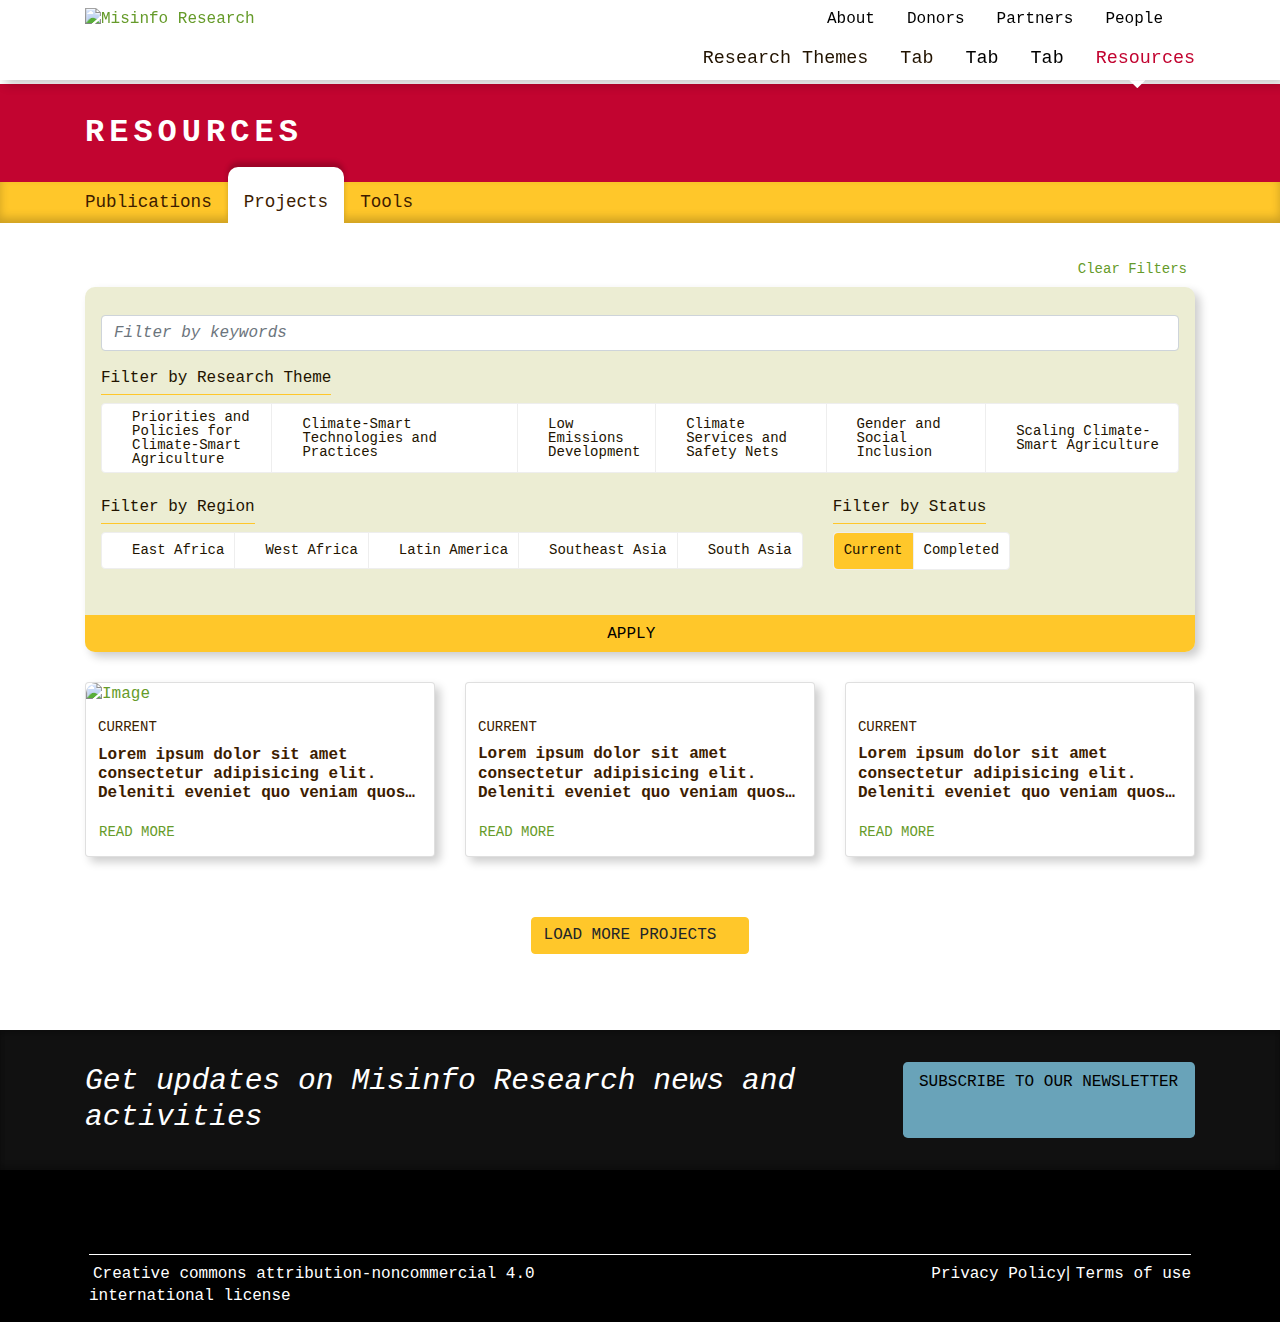
==== projects.html @ da8eb31a "first commit" ====
<!DOCTYPE html>
<html lang="en">

<head>
    <meta charset="UTF-8">
    <meta http-equiv="X-UA-Compatible" content="IE=edge">
    <meta name="viewport" content="width=device-width, initial-scale=1.0">
    <title>Document</title>

    <meta http-equiv="x-ua-compatible" content="ie=edge">
    <title>Tools | Misinfo Research</title>
    <link rel="stylesheet" media="all" href="css/a.css">
    <link rel="stylesheet" media="all" href="css/b.css">

    <link rel="stylesheet" media="all" href="css/3.css" /> 
</head>

<body class="layout-no-sidebars path-resources vsc-initialized scrollup" data-new-gr-c-s-check-loaded="14.1012.0" data-gr-ext-installed=""> <a href="#main-content" class="visually-hidden focusable skip-link"> Skip to main content </a>
    <div class="dialog-off-canvas-main-canvas" data-off-canvas-main-canvas="">
        <div id="page-wrapper">
            <div id="page">
                <header id="header" role="banner" aria-label="Site header" class="fixed menu-closed">
                    <div class="header">
                        <progress value="0"></progress>
                        <div class="header-top">
                            <div class="container">
                                <div class="row">
                                    <div class="col-3">
                                        <div class="logo-wrapper mt-3">
                                            <a href="/"> <img src="/themes/custom/ccafs/logo.svg" alt=" Misinfo Research" class="logo"> <img src="/themes/custom/ccafs/logo-white.svg" alt="CCAFS: Misinfo Research"
                                                class="logo-white"> </a>
                                        </div>
                                    </div>
                                    <div class="col-9">
                                        <div class="row language-selector-wrapper">
                                            <div class="col-lg-6 col-md-12">
                                                <div class="d-flex justify-content-center ">
                                                    <div class="language-switcher-language-url block block-language block-language-blocklanguage-interface" id="block-languageswitcher" role="navigation">
                                                        <div class="content">
                                                            <nav class="links nav links-inline"><span hreflang="en" data-drupal-link-system-path="resources/projects" class="en nav-link is-active"><a href="/resources/projects" class="language-link is-active" hreflang="en" data-drupal-link-system-path="resources/projects">English</a></span>
                                                                <span
                                                                hreflang="fr" data-drupal-link-system-path="resources/projects" class="fr nav-link"><a href="/fr/resources/projects" class="language-link" hreflang="fr" data-drupal-link-system-path="resources/projects">Français</a></span><span hreflang="es" data-drupal-link-system-path="resources/projects"
                                                                    class="es nav-link"><a href="/es/resources/projects" class="language-link" hreflang="es" data-drupal-link-system-path="resources/projects">Español</a></span></nav>
                                                        </div>
                                                    </div>
                                                </div>
                                            </div>
                                            <div class="col-6 social-menu-wrapper">
                                                <div class="d-flex justify-content-end">
                                                    <nav role="navigation" aria-labelledby="block-social-menu" id="block-social" class="block block-menu navigation menu--social">
                                                        <h2 class="sr-only" id="block-social-menu">Social</h2>
                                                        <ul block="block-social" class="clearfix nav">
                                                            <li class="nav-item"> <a href="https://www.facebook.com/CGIARClimate" class="fab fa-facebook-f nav-link nav-link-https--wwwfacebookcom-cgiarclimate" target="_blank" aria-hidden="true"><span class="d-none">Facebook</span></a></li>
                                                            <li
                                                            class="nav-item"> <a href="https://twitter.com/cgiarclimate" class="fab fa-twitter nav-link nav-link-https--twittercom-cgiarclimate" target="_blank" aria-hidden="true"><span class="d-none">Twitter</span></a></li>
                                                                <li
                                                                class="nav-item"> <a href="https://www.instagram.com/cgiar_climate/" class="fab fa-instagram nav-link nav-link-https--wwwinstagramcom-cgiar-climate-" target="_blank" aria-hidden="true"><span class="d-none">Instagram</span></a></li>
                                                                    <li
                                                                    class="nav-item">
                                                                        <a href="https://www.linkedin.com/company/cgiar-climate" class="fab fa-linkedin-in nav-link nav-link-https--wwwlinkedincom-company-cgiar-climate" target="_blank" aria-hidden="true"><span class="d-none">LinkedIn</span></a>
                                                                        </li>
                                                        </ul>
                                                    </nav>
                                                </div>
                                            </div>
                                        </div>
                                        <div class="row secondary-menu-wrapper">
                                            <div class="col-12">
                                                <div class="d-flex justify-content-end">
                                                    <nav role="navigation" aria-labelledby="block-secondarynavigation-menu" id="block-secondarynavigation" class="block block-menu navigation menu--secondary-navigation">
                                                        <h2 class="sr-only" id="block-secondarynavigation-menu">Secondary navigation</h2>
                                                        <ul block="block-secondarynavigation" class="clearfix nav">
                                                            <li class="nav-item menu-item--collapsed"> <a href="/about-us" class="nav-link nav-link--about-us" data-drupal-link-system-path="node/85454">About</a></li>
                                                            <li class="nav-item"> <a href="/donors" class="nav-link nav-link--donors" data-drupal-link-system-path="donors">Donors</a></li>
                                                            <li class="nav-item menu-item--collapsed"> <a href="/partners" class="nav-link nav-link--partners" data-drupal-link-system-path="node/85461">Partners</a></li>
                                                            <li class="nav-item"> <a href="/people" class="nav-link nav-link--people" data-drupal-link-system-path="people">People</a></li>
                                                            <li class="nav-item"> <a href="/search" class="fas fa-search nav-link nav-link--search" data-drupal-link-system-path="search" aria-hidden="true"><span class="d-none">Search</span></a></li>
                                                        </ul>
                                                    </nav>
                                                </div>
                                            </div>
                                        </div>
                                        <div class="row">
                                            <div class="col-12">
                                                <div class="d-flex justify-content-end">
                                                    <nav role="navigation" aria-labelledby="block-mainnavigation-menu" id="block-mainnavigation" class="block block-menu navigation menu--main">
                                                        <h2 class="sr-only" id="block-mainnavigation-menu">Main navigation</h2>
                                                        <ul block="block-mainnavigation" class="clearfix nav">
                                                            <li class="nav-item menu-item--expanded"> <span data-drupal-link-system-path="research-themes" class="nav-link nav-link-">Research Themes</span>
                                                                <ul class="menu">
                                                                    <li class="nav-item menu-item--expanded"> <a href="/research/priorities-and-policies-climate-smart-agriculture" class="ccafs-icon-5 nav-link--research-priorities-and-policies-climate-smart-agriculture" data-drupal-link-system-path="taxonomy/term/5">Priorities and Policies for CSA</a>
                                                                        <ul
                                                                        class="menu">
                                                                            <li class="nav-item menu-item--expanded"> <a href="/research/priorities-and-policies-csa/research-areas" class="research-area-title nav-link--research-priorities-and-policies-csa-research-areas" data-drupal-link-system-path="taxonomy/term/5/research-areas">Research Areas</a>
                                                                                <ul
                                                                                class="menu">
                                                                                    <li class="nav-item"> <a href="/research/ex-ante-evaluation-and-priority-setting-climate-smart-options" class="ccafs-research-area-icon-20157 nav-link--research-ex-ante-evaluation-and-priority-setting-climate-smart-options"
                                                                                        data-drupal-link-system-path="taxonomy/term/20157">Ex-ante evaluation and priority setting for climate-smart options</a></li>
                                                                                    <li class="nav-item"> <a href="/research/food-and-nutrition-security-futures-under-climate-change" class="ccafs-research-area-icon-20158 nav-link--research-food-and-nutrition-security-futures-under-climate-change"
                                                                                        data-drupal-link-system-path="taxonomy/term/20158">Food and nutrition security futures under climate change</a></li>
                                                                                    <li class="nav-item"> <a href="/research/enabling-policy-environments-csa" class="ccafs-research-area-icon-20159 nav-link--research-enabling-policy-environments-csa" data-drupal-link-system-path="taxonomy/term/20159">Enabling policy environments for CSA</a></li>
                                                                </ul>
                                                                </li>
                                                                <li class="nav-item menu-item--expanded"> <a href="/research/priorities-and-policies-for-csa/projects" class="nav-link--research-priorities-and-policies-for-csa-projects" data-drupal-link-system-path="taxonomy/term/5/projects">Projects</a>
                                                                    <ul
                                                                    class="menu">
                                                                        <li class="nav-item menu-item--expanded"> <span class="sadc-menu-item nav-link-">Sadc Futures Project</span>
                                                                            <ul class="menu">
                                                                                <li class="nav-item"> <a href="/research-themes/priorities-and-policies-for-csa/projects/sadc-futures/the-project" class="nav-link--research-themes-priorities-and-policies-for-csa-projects-sadc-futures-the-project"
                                                                                    data-drupal-link-system-path="node/85462">The Project</a></li>
                                                                                <li class="nav-item"> <a href="/research-themes/priorities-and-policies-for-csa/projects/sadc-futures/e-learning-course" class="nav-link--research-themes-priorities-and-policies-for-csa-projects-sadc-futures-e-learning-course"
                                                                                    data-drupal-link-system-path="node/85460">E-Learning Course</a></li>
                                                                                <li class="nav-item"> <a href="/research-themes/priorities-and-policies-for-csa/projects/sadc-futures/resources-hub" class="nav-link--research-themes-priorities-and-policies-for-csa-projects-sadc-futures-resources-hub"
                                                                                    data-drupal-link-system-path="node/85459">Further resources</a></li>
                                                                            </ul>
                                                                        </li>
                                                        </ul>
                                                        </li>
                                                        <li class="nav-item"> <a href="/research/priorities-and-policies-csa/publications" class="nav-link--research-priorities-and-policies-csa-publications" data-drupal-link-system-path="taxonomy/term/5/publications">Publications</a></li>
                                                        <li
                                                        class="nav-item"> <a href="/research/priorities-and-policies-csa/tools" class="nav-link--research-priorities-and-policies-csa-tools" data-drupal-link-system-path="taxonomy/term/5/tools">Tools</a></li>
                                                            <li class="nav-item">
                                                            <a href="/research/priorities-and-policies-csa/news" class="nav-link--research-priorities-and-policies-csa-news" data-drupal-link-system-path="taxonomy/term/5/news">News</a></li>
                                                            <li class="nav-item">
                                                            <a href="/research/priorities-and-policies-csa/outcomes" class="nav-link--research-priorities-and-policies-csa-outcomes" data-drupal-link-system-path="taxonomy/term/5/outcomes">Outcomes</a></li>
                                                            <li
                                                            class="nav-item"> <a href="/research/priorities-and-policies-csa/events" class="nav-link--research-priorities-and-policies-csa-events" data-drupal-link-system-path="taxonomy/term/5/events">Events</a></li>
                                                                </ul>
                                                                </li>
                                                                <li class="nav-item menu-item--expanded"> <a href="/research/climate-smart-technologies-and-practices" class="ccafs-icon-1 nav-link--research-climate-smart-technologies-and-practices" data-drupal-link-system-path="taxonomy/term/1">Climate-Smart Technologies and Practices</a>
                                                                    <ul
                                                                    class="menu">
                                                                        <li class="nav-item menu-item--expanded"> <a href="/research/climate-smart-technologies-and-practices/research-areas" class="research-area-title nav-link--research-climate-smart-technologies-and-practices-research-areas"
                                                                            data-drupal-link-system-path="taxonomy/term/1/research-areas">Research Areas</a>
                                                                            <ul class="menu">
                                                                                <li class="nav-item"> <a href="/research/participatory-evaluation-csa-technologies-and-practices-climate-smart-villages" class="ccafs-research-area-icon-20160 nav-link--research-participatory-evaluation-csa-technologies-and-practices-climate-smart-villages"
                                                                                    data-drupal-link-system-path="taxonomy/term/20160">Participatory evaluation of CSA technologies and practices in Climate-Smart Villages (Learning platform)</a></li>
                                                                                <li
                                                                                class="nav-item"> <a href="/research/evidence-investment-planning-and-application-domains-csa-technologies-and-practices" class="ccafs-research-area-icon-20161 nav-link--research-evidence-investment-planning-and-application-domains-csa-technologies-and-practices"
                                                                                    data-drupal-link-system-path="taxonomy/term/20161">Evidence, investment planning and application domains for CSA technologies and practices</a></li>
                                                                        <li class="nav-item">
                                                                        <a href="/research/equitable-subnational-adaptation-planning-and-implementation" class="ccafs-research-area-icon-20162 nav-link--research-equitable-subnational-adaptation-planning-and-implementation"
                                                                            data-drupal-link-system-path="taxonomy/term/20162">Equitable subnational adaptation planning and implementation</a></li>
                                                                        <li class="nav-item"> <a href="/research/business-models-incentives-and-innovative-finance-scaling-csa" class="ccafs-research-area-icon-20163 nav-link--research-business-models-incentives-and-innovative-finance-scaling-csa"
                                                                            data-drupal-link-system-path="taxonomy/term/20163">Business models, incentives and innovative finance for scaling CSA</a></li>
                                                                        </ul>
                                                                </li>
                                                                <li class="nav-item"> <a href="/research/climate-smart-technologies-and-practices/projects" class="nav-link--research-climate-smart-technologies-and-practices-projects" data-drupal-link-system-path="taxonomy/term/1/projects">Projects</a></li>
                                                                <li
                                                                class="nav-item"> <a href="/research/climate-smart-technologies-and-practices/publications" class="nav-link--research-climate-smart-technologies-and-practices-publications" data-drupal-link-system-path="taxonomy/term/1/publications">Publications</a></li>
                                                                    <li
                                                                    class="nav-item"> <a href="/research/climate-smart-technologies-and-practices/tools" class="nav-link--research-climate-smart-technologies-and-practices-tools" data-drupal-link-system-path="taxonomy/term/1/tools">Tools</a></li>
                                                                        <li
                                                                        class="nav-item"> <a href="/research/climate-smart-technologies-and-practices/news" class="nav-link--research-climate-smart-technologies-and-practices-news" data-drupal-link-system-path="taxonomy/term/1/news">News</a></li>
                                                                            <li
                                                                            class="nav-item"> <a href="/research/climate-smart-technologies-and-practices/outcomes" class="nav-link--research-climate-smart-technologies-and-practices-outcomes" data-drupal-link-system-path="taxonomy/term/1/outcomes">Outcomes</a></li>
                                                                                <li
                                                                                class="nav-item"> <a href="/research/climate-smart-technologies-and-practices/events" class="nav-link--research-climate-smart-technologies-and-practices-events" data-drupal-link-system-path="taxonomy/term/1/events">Events</a></li>
                                                                                    </ul>
                                                                                    </li>
                                                                                    <li class="nav-item menu-item--expanded"> <a href="/research/low-emissions-development" class="ccafs-icon-3 nav-link--research-low-emissions-development" data-drupal-link-system-path="taxonomy/term/3">Low Emissions Development</a>
                                                                                        <ul
                                                                                        class="menu">
                                                                                            <li class="nav-item menu-item--expanded"> <a href="/research/low-emissions-development/research-areas" class="research-area-title nav-link--research-low-emissions-development-research-areas" data-drupal-link-system-path="taxonomy/term/3/research-areas">Research Areas</a>
                                                                                                <ul
                                                                                                class="menu">
                                                                                                    <li class="nav-item"> <a href="/research/quantifying-greenhouse-gas-emissions-smallholder-systems" class="ccafs-research-area-icon-20149 nav-link--research-quantifying-greenhouse-gas-emissions-smallholder-systems"
                                                                                                        data-drupal-link-system-path="taxonomy/term/20149">Quantifying greenhouse gas emissions from smallholder systems</a></li>
                                                                                                    <li class="nav-item"> <a href="/research/identifying-priorities-and-options-low-emissions-development" class="ccafs-research-area-icon-20150 nav-link--research-identifying-priorities-and-options-low-emissions-development"
                                                                                                        data-drupal-link-system-path="taxonomy/term/20150">Identifying priorities and options for low-emissions development</a></li>
                                                                                                    <li class="nav-item"> <a href="/research/policy-incentives-and-finance-scaling-low-emissions-practices" class="ccafs-research-area-icon-20152 nav-link--research-policy-incentives-and-finance-scaling-low-emissions-practices"
                                                                                                        data-drupal-link-system-path="taxonomy/term/20152">Policy, incentives and finance for scaling up low emissions practices</a></li>
                                                                                                    </ul>
                                                                                            </li>
                                                                                            <li class="nav-item"> <a href="/research/low-emissions-development/projects" class="nav-link--research-low-emissions-development-projects" data-drupal-link-system-path="taxonomy/term/3/projects">Projects</a></li>
                                                                                            <li
                                                                                            class="nav-item"> <a href="/research/low-emissions-development/publications" class="nav-link--research-low-emissions-development-publications" data-drupal-link-system-path="taxonomy/term/3/publications">Publications</a></li>
                                                                                    <li
                                                                                    class="nav-item"> <a href="/research/low-emissions-development/tools" class="nav-link--research-low-emissions-development-tools" data-drupal-link-system-path="taxonomy/term/3/tools">Tools</a></li>
                                                                                        <li
                                                                                        class="nav-item"> <a href="/research/low-emissions-development/news" class="nav-link--research-low-emissions-development-news" data-drupal-link-system-path="taxonomy/term/3/news">News</a></li>
                                                                                            <li
                                                                                            class="nav-item"> <a href="/research/low-emissions-development/outcomes" class="nav-link--research-low-emissions-development-outcomes" data-drupal-link-system-path="taxonomy/term/3/outcomes">Outcomes</a></li>
                                                                                                <li
                                                                                                class="nav-item"> <a href="/research/low-emissions-development/events" class="nav-link--research-low-emissions-development-events" data-drupal-link-system-path="taxonomy/term/3/events">Events</a></li>
                                                                                                    </ul>
                                                                                                    </li>
                                                                                                    <li class="nav-item menu-item--expanded"> <a href="/research/climate-services-and-safety-nets" class="ccafs-icon-2 nav-link--research-climate-services-and-safety-nets" data-drupal-link-system-path="taxonomy/term/2">Climate Services and Safety Nets</a>
                                                                                                        <ul
                                                                                                        class="menu">
                                                                                                            <li class="nav-item menu-item--expanded"> <a href="/research/climate-services-and-safety-nets/research-areas" class="research-area-title nav-link--research-climate-services-and-safety-nets-research-areas"
                                                                                                                data-drupal-link-system-path="taxonomy/term/2/research-areas">Research Areas</a>
                                                                                                                <ul class="menu">
                                                                                                                    <li class="nav-item"> <a href="/research/climate-information-and-early-warning-risk-management" class="ccafs-research-area-icon-20153 nav-link--research-climate-information-and-early-warning-risk-management"
                                                                                                                        data-drupal-link-system-path="taxonomy/term/20153">Climate information and early warning for risk management</a></li>
                                                                                                                    <li class="nav-item">
                                                                                                                    <a href="/research/climate-information-and-advisory-services-farmers" class="ccafs-research-area-icon-20154 nav-link--research-climate-information-and-advisory-services-farmers"
                                                                                                                        data-drupal-link-system-path="taxonomy/term/20154">Climate information and advisory services for farmers</a></li>
                                                                                                                    <li class="nav-item">
                                                                                                                    <a href="/research/climate-services-farmers" class="ccafs-research-area-icon-19148 nav-link--research-climate-services-farmers" data-drupal-link-system-path="taxonomy/term/19148">Climate services for farmers</a></li>
                                                                                                                    <li
                                                                                                                    class="nav-item"> <a href="/research/climate-services-investment-planning-and-policy" class="ccafs-research-area-icon-20156 nav-link--research-climate-services-investment-planning-and-policy"
                                                                                                                        data-drupal-link-system-path="taxonomy/term/20156">Climate services investment planning and policy</a></li>
                                                                                                            </ul>
                                                                                                    </li>
                                                                                                    <li class="nav-item"> <a href="/research/climate-services-and-safety-nets/projects" class="nav-link--research-climate-services-and-safety-nets-projects" data-drupal-link-system-path="taxonomy/term/2/projects">Projects</a></li>
                                                                                                    <li
                                                                                                    class="nav-item"> <a href="/research/climate-services-and-safety-nets/publications" class="nav-link--research-climate-services-and-safety-nets-publications" data-drupal-link-system-path="taxonomy/term/2/publications">Publications</a></li>
                                                                                                        <li
                                                                                                        class="nav-item"> <a href="/research/climate-services-and-safety-nets/tools" class="nav-link--research-climate-services-and-safety-nets-tools" data-drupal-link-system-path="taxonomy/term/2/tools">Tools</a></li>
                                                                                                            <li
                                                                                                            class="nav-item"> <a href="/research/climate-services-and-safety-nets/news" class="nav-link--research-climate-services-and-safety-nets-news" data-drupal-link-system-path="taxonomy/term/2/news">News</a></li>
                                                                                                                <li
                                                                                                                class="nav-item"> <a href="/research/climate-services-and-safety-nets/outcomes" class="nav-link--research-climate-services-and-safety-nets-outcomes" data-drupal-link-system-path="taxonomy/term/2/outcomes">Outcomes</a></li>
                                                                                                                    <li
                                                                                                                    class="nav-item"> <a href="/research/climate-services-and-safety-nets/events" class="nav-link--research-climate-services-and-safety-nets-events" data-drupal-link-system-path="taxonomy/term/2/events">Events</a></li>
                                                                                                                        </ul>
                                                                                                                        </li>
                                                                                                                        <li class="nav-item menu-item--expanded"> <a href="/research/gender-and-social-inclusion" class="ccafs-icon-4 nav-link--research-gender-and-social-inclusion" data-drupal-link-system-path="taxonomy/term/4">Gender and Social Inclusion</a>
                                                                                                                            <ul
                                                                                                                            class="menu">
                                                                                                                                <li class="nav-item"> <a href="/research/gender-and-social-inclusion/projects" class="nav-link--research-gender-and-social-inclusion-projects" data-drupal-link-system-path="taxonomy/term/4/projects">Projects</a></li>
                                                                                                                                <li
                                                                                                                                class="nav-item"> <a href="/research/gender-and-social-inclusion/publications" class="nav-link--research-gender-and-social-inclusion-publications"
                                                                                                                                    data-drupal-link-system-path="taxonomy/term/4/publications">Publications</a></li>
                                                                                                                        <li class="nav-item"> <a href="/research/gender-and-social-inclusion/tools" class="nav-link--research-gender-and-social-inclusion-tools" data-drupal-link-system-path="taxonomy/term/4/tools">Tools</a></li>
                                                                                                                        <li
                                                                                                                        class="nav-item"> <a href="/research/gender-and-social-inclusion/news" class="nav-link--research-gender-and-social-inclusion-news" data-drupal-link-system-path="taxonomy/term/4/news">News</a></li>
                                                                                                                            <li
                                                                                                                            class="nav-item"> <a href="/research/gender-and-social-inclusion/outcomes" class="nav-link--research-gender-and-social-inclusion-outcomes" data-drupal-link-system-path="taxonomy/term/4/outcomes">Outcomes</a></li>
                                                                                                                                <li
                                                                                                                                class="nav-item"> <a href="/research/gender-and-social-inclusion/events" class="nav-link--research-gender-and-social-inclusion-events" data-drupal-link-system-path="taxonomy/term/4/events">Events</a></li>
                                                                                                                                    </ul>
                                                                                                                                    </li>
                                                                                                                                    <li class="nav-item menu-item--expanded"> <a href="/research/scaling-climate-smart-agriculture" class="ccafs-icon-20268 nav-link--research-scaling-climate-smart-agriculture"
                                                                                                                                        data-drupal-link-system-path="taxonomy/term/20268">Scaling Climate-Smart Agriculture</a>
                                                                                                                                        <ul class="menu">
                                                                                                                                            <li class="nav-item menu-item--expanded"> <span class="menu-item-none nav-link-">About</span>
                                                                                                                                                <ul class="menu">
                                                                                                                                                    <li class="nav-item"> <a href="/research/scaling-climate-smart-agriculture/knowledge-and-data-sharing" class="nav-link--research-scaling-climate-smart-agriculture-knowledge-and-data-sharing"
                                                                                                                                                        data-drupal-link-system-path="node/50277">Knowledge and Data Sharing</a></li>
                                                                                                                                                    <li class="nav-item">
                                                                                                                                                    <a href="/research/scaling-climate-smart-agriculture/capacity-enhancement" class="nav-link--research-scaling-climate-smart-agriculture-capacity-enhancement"
                                                                                                                                                        data-drupal-link-system-path="node/50288">Capacity Enhancement</a></li>
                                                                                                                                                    <li class="nav-item"> <a href="/research/scaling-climate-smart-agriculture/communications-and-engagement" class="nav-link--research-scaling-climate-smart-agriculture-communications-and-engagement"
                                                                                                                                                        data-drupal-link-system-path="node/50234">Communications &amp; Engagement</a></li>
                                                                                                                                                    <li class="nav-item">
                                                                                                                                                    <a href="/research/scaling-climate-smart-agriculture/sustainable-finance" class="nav-link--research-scaling-climate-smart-agriculture-sustainable-finance"
                                                                                                                                                        data-drupal-link-system-path="node/56343">Sustainable Finance</a></li>
                                                                                                                                                    <li class="nav-item"> <a href="/research/scaling-climate-smart-agriculture/two-degree-initiative-2di" class="nav-link--research-scaling-climate-smart-agriculture-two-degree-initiative-2di"
                                                                                                                                                        data-drupal-link-system-path="node/85463">Two Degree Initiative (2DI)</a></li>
                                                                                                                                                </ul>
                                                                                                                                            </li>
                                                                                                                                            <li class="nav-item"> <a href="/research/scaling-climate-smart-agriculture/partnerships" class="pl-0 nav-link--research-scaling-climate-smart-agriculture-partnerships"
                                                                                                                                                data-drupal-link-system-path="node/50303">Partnerships</a></li>
                                                                                                                                            <li class="nav-item"> <a href="/research/scaling-climate-smart-agriculture/projects" class="nav-link--research-scaling-climate-smart-agriculture-projects"
                                                                                                                                                data-drupal-link-system-path="taxonomy/term/20268/projects">Projects</a></li>
                                                                                                                                            <li class="nav-item"> <a href="/research/scaling-climate-smart-agriculture/publications" class="nav-link--research-scaling-climate-smart-agriculture-publications"
                                                                                                                                                data-drupal-link-system-path="taxonomy/term/20268/publications">Publications</a></li>
                                                                                                                                            <li class="nav-item">
                                                                                                                                            <a href="/research/scaling-climate-smart-agriculture/news" class="nav-link--research-scaling-climate-smart-agriculture-news"
                                                                                                                                                data-drupal-link-system-path="taxonomy/term/20268/news">News</a></li>
                                                                                                                                            <li class="nav-item"> <a href="/research/scaling-climate-smart-agriculture/outcomes" class="nav-link--research-scaling-climate-smart-agriculture-outcomes"
                                                                                                                                                data-drupal-link-system-path="taxonomy/term/20268/outcomes">Outcomes</a></li>
                                                                                                                                            <li class="nav-item"> <a href="/research/scaling-climate-smart-agriculture/events" class="nav-link--research-scaling-climate-smart-agriculture-events"
                                                                                                                                                data-drupal-link-system-path="taxonomy/term/20268/events">Events</a></li>
                                                                                                                                        </ul>
                                                                                                                                    </li>
                                                                                                                                    </ul>
                                                                                                                                    </li>
                                                                                                                                    <li class="nav-item menu-item--expanded"> <span data-drupal-link-system-path="regions" class="nav-link nav-link-">Tab</span>
                                                                                                                                        <ul class="menu">
                                                                                                                                            <li class="nav-item menu-item--expanded"> <a href="/regions/east-africa" class="ccafs-icon-9 nav-link--regions-east-africa" data-drupal-link-system-path="taxonomy/term/9">East Africa</a>
                                                                                                                                                <ul
                                                                                                                                                class="menu">
                                                                                                                                                    <li class="nav-item menu-item--expanded"> <span class="menu-item-none nav-link-">Countries</span>
                                                                                                                                                        <ul class="menu">
                                                                                                                                                            <li class="nav-item"> <a href="/regions/east-africa/ethiopia" class="country-21115 nav-link--regions-east-africa-ethiopia"
                                                                                                                                                                data-drupal-link-system-path="taxonomy/term/21115">Ethiopia</a></li>
                                                                                                                                                            <li class="nav-item"> <a href="/regions/east-africa/kenya" class="country-21121 nav-link--regions-east-africa-kenya"
                                                                                                                                                                data-drupal-link-system-path="taxonomy/term/21121">Kenya</a></li>
                                                                                                                                                            <li class="nav-item"> <a href="/regions/east-africa/tanzania" class="country-21117 nav-link--regions-east-africa-tanzania"
                                                                                                                                                                data-drupal-link-system-path="taxonomy/term/21117">Tanzania</a></li>
                                                                                                                                                            <li class="nav-item"> <a href="/regions/east-africa/uganda" class="country-21119 nav-link--regions-east-africa-uganda"
                                                                                                                                                                data-drupal-link-system-path="taxonomy/term/21119">Uganda</a></li>
                                                                                                                                                        </ul>
                                                                                                                                                    </li>
                                                                                                                                                    <li class="nav-item"> <a href="/regions/east-africa/projects" class="pl-0 nav-link--regions-east-africa-projects" data-drupal-link-system-path="taxonomy/term/9/projects">Projects</a></li>
                                                                                                                                                    <li
                                                                                                                                                    class="nav-item"> <a href="/regions/east-africa/publications" class="nav-link--regions-east-africa-publications" data-drupal-link-system-path="taxonomy/term/9/publications">Publications</a></li>
                                                                                                                                            <li
                                                                                                                                            class="nav-item"> <a href="/regions/east-africa/tools" class="nav-link--regions-east-africa-tools" data-drupal-link-system-path="taxonomy/term/9/tools">Tools</a></li>
                                                                                                                                    <li
                                                                                                                                    class="nav-item"> <a href="/regions/east-africa/news" class="nav-link--regions-east-africa-news" data-drupal-link-system-path="taxonomy/term/9/news">News</a></li>
                                                                                                                                        <li
                                                                                                                                        class="nav-item"> <a href="/regions/east-africa/outcomes" class="nav-link--regions-east-africa-outcomes" data-drupal-link-system-path="taxonomy/term/9/outcomes">Outcomes</a></li>
                                                                                                                                            <li
                                                                                                                                            class="nav-item"> <a href="/regions/east-africa/events" class="nav-link--regions-east-africa-events" data-drupal-link-system-path="taxonomy/term/9/events">Events</a></li>
                                                                                                                                                </ul>
                                                                                                                                                </li>
                                                                                                                                                <li class="nav-item menu-item--expanded"> <a href="/regions/west-africa" class="ccafs-icon-10 nav-link--regions-west-africa" data-drupal-link-system-path="taxonomy/term/10">West Africa</a>
                                                                                                                                                    <ul
                                                                                                                                                    class="menu">
                                                                                                                                                        <li class="nav-item menu-item--expanded"> <span class="menu-item-none nav-link-">Countries</span>
                                                                                                                                                            <ul class="menu">
                                                                                                                                                                <li class="nav-item"> <a href="/regions/west-africa/burkina-faso" class="country-21113 nav-link--regions-west-africa-burkina-faso"
                                                                                                                                                                    data-drupal-link-system-path="taxonomy/term/21113">Burkina Faso</a></li>
                                                                                                                                                                <li class="nav-item">
                                                                                                                                                                <a href="/regions/west-africa/ghana" class="country-21111 nav-link--regions-west-africa-ghana"
                                                                                                                                                                    data-drupal-link-system-path="taxonomy/term/21111">Ghana</a></li>
                                                                                                                                                                <li class="nav-item">
                                                                                                                                                                <a href="/regions/west-africa/mali" class="country-21109 nav-link--regions-west-africa-mali"
                                                                                                                                                                    data-drupal-link-system-path="taxonomy/term/21109">Mali</a></li>
                                                                                                                                                                <li class="nav-item"> <a href="/regions/west-africa/niger" class="country-21108 nav-link--regions-west-africa-niger"
                                                                                                                                                                    data-drupal-link-system-path="taxonomy/term/21108">Niger</a></li>
                                                                                                                                                                <li class="nav-item">
                                                                                                                                                                <a href="/regions/west-africa/senegal" class="country-21107 nav-link--regions-west-africa-senegal"
                                                                                                                                                                    data-drupal-link-system-path="taxonomy/term/21107">Senegal</a></li>
                                                                                                                                                            </ul>
                                                                                                                                                        </li>
                                                                                                                                                        <li class="nav-item"> <a href="/regions/west-africa/projects" class="pl-0 nav-link--regions-west-africa-projects" data-drupal-link-system-path="taxonomy/term/10/projects">Projects</a></li>
                                                                                                                                                        <li
                                                                                                                                                        class="nav-item"> <a href="/regions/west-africa/publications" class="nav-link--regions-west-africa-publications" data-drupal-link-system-path="taxonomy/term/10/publications">Publications</a></li>
                                                                                                                                                <li
                                                                                                                                                class="nav-item"> <a href="/regions/west-africa/tools" class="nav-link--regions-west-africa-tools" data-drupal-link-system-path="taxonomy/term/10/tools">Tools</a></li>
                                                                                                                                                    <li
                                                                                                                                                    class="nav-item"> <a href="/regions/west-africa/news" class="nav-link--regions-west-africa-news" data-drupal-link-system-path="taxonomy/term/10/news">News</a></li>
                                                                                                                                                        <li
                                                                                                                                                        class="nav-item"> <a href="/regions/west-africa/outcomes" class="nav-link--regions-west-africa-outcomes" data-drupal-link-system-path="taxonomy/term/10/outcomes">Outcomes</a></li>
                                                                                                                                                            <li
                                                                                                                                                            class="nav-item"> <a href="/regions/west-africa/events" class="nav-link--regions-west-africa-events" data-drupal-link-system-path="taxonomy/term/10/events">Events</a></li>
                                                                                                                                                                </ul>
                                                                                                                                                                </li>
                                                                                                                                                                <li class="nav-item menu-item--expanded"> <a href="/regions/latin-america" class="ccafs-icon-13 nav-link--regions-latin-america" data-drupal-link-system-path="taxonomy/term/13">Latin America</a>
                                                                                                                                                                    <ul
                                                                                                                                                                    class="menu">
                                                                                                                                                                        <li class="nav-item menu-item--expanded"> <span class="menu-item-none nav-link-">Countries</span>
                                                                                                                                                                            <ul class="menu">
                                                                                                                                                                                <li class="nav-item"> <a href="/regions/latin-america/colombia" class="country-21118 nav-link--regions-latin-america-colombia"
                                                                                                                                                                                    data-drupal-link-system-path="taxonomy/term/21118">Colombia</a></li>
                                                                                                                                                                                <li
                                                                                                                                                                                class="nav-item"> <a href="/regions/latin-america/el-salvador" class="country-21122 nav-link--regions-latin-america-el-salvador"
                                                                                                                                                                                    data-drupal-link-system-path="taxonomy/term/21122">El Salvador</a></li>
                                                                                                                                                                        <li
                                                                                                                                                                        class="nav-item"> <a href="/regions/latin-america/guatemala" class="country-21106 nav-link--regions-latin-america-guatemala"
                                                                                                                                                                            data-drupal-link-system-path="taxonomy/term/21106">Guatemala</a></li>
                                                                                                                                                                <li class="nav-item">
                                                                                                                                                                <a href="/regions/latin-america/honduras" class="country-21102 nav-link--regions-latin-america-honduras"
                                                                                                                                                                    data-drupal-link-system-path="taxonomy/term/21102">Honduras</a></li>
                                                                                                                                                                <li class="nav-item">
                                                                                                                                                                <a href="/regions/latin-america/nicaragua" class="country-21103 nav-link--regions-latin-america-nicaragua"
                                                                                                                                                                    data-drupal-link-system-path="taxonomy/term/21103">Nicaragua</a></li>
                                                                                                                                                                <li class="nav-item">
                                                                                                                                                                <a href="/regions/latin-america/peru" class="country-21105 nav-link--regions-latin-america-peru"
                                                                                                                                                                    data-drupal-link-system-path="taxonomy/term/21105">Peru</a></li>
                                                                                                                                                                </ul>
                                                                                                                                                                </li>
                                                                                                                                                                <li class="nav-item"> <a href="/regions/latin-america/projects" class="pl-0 nav-link--regions-latin-america-projects"
                                                                                                                                                                    data-drupal-link-system-path="taxonomy/term/13/projects">Projects</a></li>
                                                                                                                                                                <li class="nav-item">
                                                                                                                                                                <a href="/regions/latin-america/publications" class="nav-link--regions-latin-america-publications"
                                                                                                                                                                    data-drupal-link-system-path="taxonomy/term/13/publications">Publications</a></li>
                                                                                                                                                                <li class="nav-item">
                                                                                                                                                                <a href="/regions/latin-america/tools" class="nav-link--regions-latin-america-tools" data-drupal-link-system-path="taxonomy/term/13/tools">Tools</a></li>
                                                                                                                                                                <li
                                                                                                                                                                class="nav-item"> <a href="/regions/latin-america/news" class="nav-link--regions-latin-america-news" data-drupal-link-system-path="taxonomy/term/13/news">News</a></li>
                                                                                                                                                                    <li
                                                                                                                                                                    class="nav-item"> <a href="/regions/latin-america/outcomes" class="nav-link--regions-latin-america-outcomes"
                                                                                                                                                                        data-drupal-link-system-path="taxonomy/term/13/outcomes">Outcomes</a></li>
                                                                                                                                                                        <li class="nav-item">
                                                                                                                                                                        <a href="/regions/latin-america/events" class="nav-link--regions-latin-america-events"
                                                                                                                                                                            data-drupal-link-system-path="taxonomy/term/13/events">Events</a></li>
                                                                                                                                                                        </ul>
                                                                                                                                                                        </li>
                                                                                                                                                                        <li class="nav-item menu-item--expanded"> <a href="/regions/southeast-asia" class="ccafs-icon-12 nav-link--regions-southeast-asia"
                                                                                                                                                                            data-drupal-link-system-path="taxonomy/term/12">Southeast Asia</a>
                                                                                                                                                                            <ul class="menu">
                                                                                                                                                                                <li class="nav-item menu-item--expanded"> <span class="menu-item-none nav-link-">Countries</span>
                                                                                                                                                                                    <ul class="menu">
                                                                                                                                                                                        <li class="nav-item"> <a href="/regions/southeast-asia/cambodia" class="country-21116 nav-link--regions-southeast-asia-cambodia"
                                                                                                                                                                                            data-drupal-link-system-path="taxonomy/term/21116">Cambodia</a></li>
                                                                                                                                                                                        <li
                                                                                                                                                                                        class="nav-item"> <a href="/regions/southeast-asia/lao-pdr" class="nav-link--regions-southeast-asia-lao-pdr"
                                                                                                                                                                                            data-drupal-link-system-path="taxonomy/term/21104">Lao PDR</a></li>
                                                                                                                                                                                <li
                                                                                                                                                                                class="nav-item"> <a href="/regions/southeast-asia/vietnam" class="country-21114 nav-link--regions-southeast-asia-vietnam"
                                                                                                                                                                                    data-drupal-link-system-path="taxonomy/term/21114">Vietnam</a></li>
                                                                                                                                                                        </ul>
                                                                                                                                                                        </li>
                                                                                                                                                                        <li class="nav-item"> <a href="/regions/southeast-asia/projects" class="pl-0 nav-link--regions-southeast-asia-projects"
                                                                                                                                                                            data-drupal-link-system-path="taxonomy/term/12/projects">Projects</a></li>
                                                                                                                                                                        <li class="nav-item">
                                                                                                                                                                        <a href="/regions/southeast-asia/publications" class="nav-link--regions-southeast-asia-publications"
                                                                                                                                                                            data-drupal-link-system-path="taxonomy/term/12/publications">Publications</a></li>
                                                                                                                                                                        <li
                                                                                                                                                                        class="nav-item"> <a href="/regions/southeast-asia/tools" class="nav-link--regions-southeast-asia-tools"
                                                                                                                                                                            data-drupal-link-system-path="taxonomy/term/12/tools">Tools</a></li>
                                                                                                                                                                            <li class="nav-item">
                                                                                                                                                                            <a href="/regions/southeast-asia/news" class="nav-link--regions-southeast-asia-news"
                                                                                                                                                                                data-drupal-link-system-path="taxonomy/term/12/news">News</a></li>
                                                                                                                                                                            <li class="nav-item">
                                                                                                                                                                            <a href="/regions/southeast-asia/outcomes" class="nav-link--regions-southeast-asia-outcomes"
                                                                                                                                                                                data-drupal-link-system-path="taxonomy/term/12/outcomes">Outcomes</a></li>
                                                                                                                                                                            <li
                                                                                                                                                                            class="nav-item"> <a href="/regions/southeast-asia/events" class="nav-link--regions-southeast-asia-events"
                                                                                                                                                                                data-drupal-link-system-path="taxonomy/term/12/events">Events</a></li>
                                                                                                                                                                                </ul>
                                                                                                                                                                                </li>
                                                                                                                                                                                <li class="nav-item menu-item--expanded"> <a href="/regions/south-asia" class="ccafs-icon-11 nav-link--regions-south-asia"
                                                                                                                                                                                    data-drupal-link-system-path="taxonomy/term/11">South Asia</a>
                                                                                                                                                                                    <ul class="menu">
                                                                                                                                                                                        <li class="nav-item menu-item--expanded"> <span class="menu-item-none nav-link-">Countries</span>
                                                                                                                                                                                            <ul class="menu">
                                                                                                                                                                                                <li class="nav-item"> <a href="/regions/south-asia/bangladesh" class="country-21110 nav-link--regions-south-asia-bangladesh"
                                                                                                                                                                                                    data-drupal-link-system-path="taxonomy/term/21110">Bangladesh</a></li>
                                                                                                                                                                                                <li
                                                                                                                                                                                                class="nav-item"> <a href="/regions/south-asia/india" class="country-21112 nav-link--regions-south-asia-india"
                                                                                                                                                                                                    data-drupal-link-system-path="taxonomy/term/21112">India</a></li>
                                                                                                                                                                                        <li
                                                                                                                                                                                        class="nav-item"> <a href="/regions/south-asia/nepal" class="country-21101 nav-link--regions-south-asia-nepal"
                                                                                                                                                                                            data-drupal-link-system-path="taxonomy/term/21101">Nepal</a></li>
                                                                                                                                                                                </ul>
                                                                                                                                                                                </li>
                                                                                                                                                                                <li class="nav-item"> <a href="/regions/south-asia/projects" class="pl-0 nav-link--regions-south-asia-projects"
                                                                                                                                                                                    data-drupal-link-system-path="taxonomy/term/11/projects">Projects</a></li>
                                                                                                                                                                                <li
                                                                                                                                                                                class="nav-item"> <a href="/regions/south-asia/publications" class="nav-link--regions-south-asia-publications"
                                                                                                                                                                                    data-drupal-link-system-path="taxonomy/term/11/publications">Publications</a></li>
                                                                                                                                                                                    <li
                                                                                                                                                                                    class="nav-item"> <a href="/regions/south-asia/tools" class="nav-link--regions-south-asia-tools"
                                                                                                                                                                                        data-drupal-link-system-path="taxonomy/term/11/tools">Tools</a></li>
                                                                                                                                                                                        <li
                                                                                                                                                                                        class="nav-item"> <a href="/regions/south-asia/news" class="nav-link--regions-south-asia-news"
                                                                                                                                                                                            data-drupal-link-system-path="taxonomy/term/11/news">News</a></li>
                                                                                                                                                                                            <li
                                                                                                                                                                                            class="nav-item"> <a href="/regions/south-asia/outcomes" class="nav-link--regions-south-asia-outcomes"
                                                                                                                                                                                                data-drupal-link-system-path="taxonomy/term/11/outcomes">Outcomes</a></li>
                                                                                                                                                                                                <li
                                                                                                                                                                                                class="nav-item"> <a href="/regions/south-asia/events" class="nav-link--regions-south-asia-events"
                                                                                                                                                                                                    data-drupal-link-system-path="taxonomy/term/11/events">Events</a></li>
                                                                                                                                                                                                    </ul>
                                                                                                                                                                                                    </li>
                                                                                                                                                                                                    </ul>
                                                                                                                                                                                                    </li>
                                                                                                                                                                                                    <li class="nav-item menu-item--expanded"> <a href="/news" class="nav-link nav-link--news" data-drupal-link-system-path="news">Tab</a>
                                                                                                                                                                                                        <ul
                                                                                                                                                                                                        class="menu">
                                                                                                                                                                                                            <li class="nav-item"> <a href="/media/press-releases" class="nav-link--media-press-releases"
                                                                                                                                                                                                                data-drupal-link-system-path="media/press-releases">Press Releases</a></li>
                                                                                                                                                                                                            <li
                                                                                                                                                                                                            class="nav-item"> <a href="/media/in-the-news" class="nav-link--media-in-the-news"
                                                                                                                                                                                                                data-drupal-link-system-path="media/in-the-news">Misinfo Research In the News</a></li>
                                                                                                                                                                                                    </ul>
                                                                                                                                                                                                    </li>
                                                                                                                                                                                                    <li class="nav-item"> <a href="/events" class="nav-link nav-link--events" data-drupal-link-system-path="events">Tab</a></li>
                                                                                                                                                                                                    <!-- <li
                                                                                                                                                                                                    class="nav-item"> <a href="/outcomes" class="nav-link nav-link--outcomes"
                                                                                                                                                                                                        data-drupal-link-system-path="outcomes">Outcomes</a></li> -->
                                                                                                                                                                                                        <li
                                                                                                                                                                                                        class="nav-item menu-item--expanded active"> <a href="/resources/publications" class="nav-link active nav-link--resources-publications"
                                                                                                                                                                                                            data-drupal-link-system-path="resources/publications">Resources</a>
                                                                                                                                                                                                            <ul
                                                                                                                                                                                                            class="menu">
                                                                                                                                                                                                                <li class="nav-item"> <a href="/resources/publications" class="nav-link--resources-publications"
                                                                                                                                                                                                                    data-drupal-link-system-path="resources/publications">Publications</a></li>
                                                                                                                                                                                                                <li
                                                                                                                                                                                                                class="nav-item active"> <a href="/resources/projects" class="active nav-link--resources-projects is-active"
                                                                                                                                                                                                                    data-drupal-link-system-path="resources/projects">Projects</a></li>
                                                                                                                                                                                                                    <li
                                                                                                                                                                                                                    class="nav-item"> <a href="/resources/tools" class="nav-link--resources-tools"
                                                                                                                                                                                                                        data-drupal-link-system-path="resources/tools">Tools</a></li>
                                                                                                                                                                                                                        </ul>
                                                                                                                                                                                                                        </li>
                                                                                                                                                                                                                        </ul>
                                                    </nav>
                                                </div>
                                            </div>
                                        </div>
                                        <div class="mobile-menu-button"></div>
                                    </div>
                                </div>
                            </div>
                        </div>
                        <div class="header-bottom mega-menu">
                            <div class="container">
                                <div class="row">
                                    <div class="col-12">
                                        <a class="close-megamenu"></a>
                                        <div class="sub-menu">
                                            <div class="sub-menu-left"></div>
                                            <div class="sub-menu-right"></div>
                                        </div>
                                    </div>
                                </div>
                            </div>
                        </div>
                    </div>
                    <div data-drupal-messages-fallback="" class="hidden"></div>
                </header>
                <div id="main-wrapper" class="layout-main-wrapper clearfix" style="padding-top: 84px;">
                    <div id="main">
                        <div class="row-offcanvas row-offcanvas-left clearfix">
                            <main>
                                <a id="main-content" tabindex="-1"></a>
                                <div id="block-mainpagecontent" class="block block-system block-system-main-block">
                                    <div class="content">
                                        <section class="title">
                                            <div class="container">
                                                <div class="row">
                                                    <div class="col-12">
                                                        <div class="block-region-title">
                                                            <h1 class="title"> <a href="/resources/publications">Resources</a></h1></div>
                                                    </div>
                                                </div>
                                            </div>
                                        </section>
                                        <section class="internal-navigation">
                                            <div class="container">
                                                <div class="row">
                                                    <div class="col-12">
                                                        <div class="block-region-navigation">
                                                            <nav role="navigation" aria-labelledby="-menu" class="block block-menu navigation menu--main">
                                                                <h2 class="sr-only" id="-menu">Main navigation</h2>
                                                                <ul class="clearfix nav">
                                                                    <li class="nav-item"> <a href="publications.html" class="nav-link nav-link--resources-publications" data-drupal-link-system-path="resources/publications">Publications</a></li>
                                                                    <li class="nav-item active">
                                                                    <a href="projects.html" class="nav-link active nav-link--resources-projects is-active" data-drupal-link-system-path="resources/projects">Projects</a></li>
                                                                    <li class="nav-item"> <a href="tools.html" class="nav-link nav-link--resources-tools" data-drupal-link-system-path="resources/tools">Tools</a></li>
                                                                </ul>
                                                            </nav>
                                                        </div>
                                                    </div>
                                                </div>
                                            </div>
                                        </section>
                                        <section class="stripe-1 stripe">
                                            <div class="block-region-stripe-one">
                                                <div class="views-exposed-form bef-exposed-form block block-views-exposed-filter-blocks block-views-exposed-filter-blocks-block" data-drupal-selector="views-exposed-form-search-projects-block-1">
                                                    <div class="content">
                                                        <form action="/resources/projects" method="get" id="views-exposed-form-search-projects-block-1" accept-charset="UTF-8">
                                                            <div class="form-wrapper">
                                                                <div class="container">
                                                                    <div class="form-row">
                                                                        <div class="reset-filters">
                                                                            <button data-drupal-selector="edit-reset" type="submit" id="edit-reset" name="op" value="Clear Filters" class="button js-form-submit form-submit btn btn-primary">Clear Filters</button>
                                                                        </div>
                                                                        <div class="advanced-filters shadow">
                                                                            <div class="wrapper">
                                                                                <div class="main-search">
                                                                                    <fieldset class="js-form-item js-form-type-textfield form-type-textfield js-form-item-keywords form-item-keywords form-group">
                                                                                        <input placeholder="Filter by keywords" data-drupal-selector="edit-keywords" type="text" id="edit-keywords" name="keywords" value="" size="30" maxlength="128" class="form-text form-control">
                                                                                    </fieldset>
                                                                                </div>
                                                                                <div class="first-row">
                                                                                    <fieldset data-drupal-selector="edit-research-theme" id="edit-research-theme--wrapper" class="fieldgroup form-composite js-form-item form-item js-form-wrapper form-group">
                                                                                        <legend> <span class="fieldset-legend">Filter by Research Theme</span></legend>
                                                                                        <div class="fieldset-wrapper">
                                                                                            <div id="edit-research-theme" class="radio">
                                                                                                <div class="form-radios bef-nested">
                                                                                                    <ul>
                                                                                                        <li>
                                                                                                            <div class="d-none js-form-item js-form-type-radio radio form-check js-form-item-research-theme form-item-research-theme">
                                                                                                                <input data-drupal-selector="edit-research-theme-all" type="radio" id="edit-research-theme-all" name="research_theme" value="All" checked="checked"
                                                                                                                class="form-radio form-check-input">
                                                                                                                <label class="ccafs-icon-all form-check-label" for="edit-research-theme-all"> - Any - </label>
                                                                                                            </div>
                                                                                                        </li>
                                                                                                        <li>
                                                                                                            <div class="js-form-item js-form-type-radio radio form-check js-form-item-research-theme form-item-research-theme">
                                                                                                                <input data-drupal-selector="edit-research-theme-5" type="radio" id="edit-research-theme-5" name="research_theme" value="5" class="form-radio form-check-input">
                                                                                                                <label class="ccafs-icon-5 form-check-label" for="edit-research-theme-5"> Priorities and Policies for Climate-Smart Agriculture </label>
                                                                                                            </div>
                                                                                                        </li>
                                                                                                        <li>
                                                                                                            <div class="js-form-item js-form-type-radio radio form-check js-form-item-research-theme form-item-research-theme">
                                                                                                                <input data-drupal-selector="edit-research-theme-1" type="radio" id="edit-research-theme-1" name="research_theme" value="1" class="form-radio form-check-input">
                                                                                                                <label class="ccafs-icon-1 form-check-label" for="edit-research-theme-1"> Climate-Smart Technologies and Practices </label>
                                                                                                            </div>
                                                                                                        </li>
                                                                                                        <li>
                                                                                                            <div class="js-form-item js-form-type-radio radio form-check js-form-item-research-theme form-item-research-theme">
                                                                                                                <input data-drupal-selector="edit-research-theme-3" type="radio" id="edit-research-theme-3" name="research_theme" value="3" class="form-radio form-check-input">
                                                                                                                <label class="ccafs-icon-3 form-check-label" for="edit-research-theme-3"> Low Emissions Development </label>
                                                                                                            </div>
                                                                                                        </li>
                                                                                                        <li>
                                                                                                            <div class="js-form-item js-form-type-radio radio form-check js-form-item-research-theme form-item-research-theme">
                                                                                                                <input data-drupal-selector="edit-research-theme-2" type="radio" id="edit-research-theme-2" name="research_theme" value="2" class="form-radio form-check-input">
                                                                                                                <label class="ccafs-icon-2 form-check-label" for="edit-research-theme-2"> Climate Services and Safety Nets </label>
                                                                                                            </div>
                                                                                                        </li>
                                                                                                        <li>
                                                                                                            <div class="js-form-item js-form-type-radio radio form-check js-form-item-research-theme form-item-research-theme">
                                                                                                                <input data-drupal-selector="edit-research-theme-4" type="radio" id="edit-research-theme-4" name="research_theme" value="4" class="form-radio form-check-input">
                                                                                                                <label class="ccafs-icon-4 form-check-label" for="edit-research-theme-4"> Gender and Social Inclusion </label>
                                                                                                            </div>
                                                                                                        </li>
                                                                                                        <li>
                                                                                                            <div class="js-form-item js-form-type-radio radio form-check js-form-item-research-theme form-item-research-theme">
                                                                                                                <input data-drupal-selector="edit-research-theme-20268" type="radio" id="edit-research-theme-20268" name="research_theme" value="20268" class="form-radio form-check-input">
                                                                                                                <label class="ccafs-icon-20268 form-check-label" for="edit-research-theme-20268"> Scaling Climate-Smart Agriculture </label>
                                                                                                            </div>
                                                                                                        </li>
                                                                                                    </ul>
                                                                                                </div>
                                                                                            </div>
                                                                                        </div>
                                                                                    </fieldset>
                                                                                </div>
                                                                                <div class="second-row">
                                                                                    <fieldset data-drupal-selector="edit-region" id="edit-region--wrapper" class="fieldgroup form-composite js-form-item form-item js-form-wrapper form-group">
                                                                                        <legend> <span class="fieldset-legend">Filter by Region</span></legend>
                                                                                        <div class="fieldset-wrapper">
                                                                                            <div id="edit-region" class="radio">
                                                                                                <div class="form-radios bef-nested">
                                                                                                    <ul>
                                                                                                        <li>
                                                                                                            <div class="d-none js-form-item js-form-type-radio radio form-check js-form-item-region form-item-region">
                                                                                                                <input data-drupal-selector="edit-region-all" type="radio" id="edit-region-all" name="region" value="All" checked="checked" class="form-radio form-check-input">
                                                                                                                <label class="ccafs-icon-all form-check-label" for="edit-region-all"> - Any - </label>
                                                                                                            </div>
                                                                                                        </li>
                                                                                                        <li>
                                                                                                            <div class="js-form-item js-form-type-radio radio form-check js-form-item-region form-item-region">
                                                                                                                <input data-drupal-selector="edit-region-9" type="radio" id="edit-region-9" name="region" value="9" class="form-radio form-check-input">
                                                                                                                <label class="ccafs-icon-9 form-check-label" for="edit-region-9"> East Africa </label>
                                                                                                            </div>
                                                                                                        </li>
                                                                                                        <li>
                                                                                                            <div class="js-form-item js-form-type-radio radio form-check js-form-item-region form-item-region">
                                                                                                                <input data-drupal-selector="edit-region-10" type="radio" id="edit-region-10" name="region" value="10" class="form-radio form-check-input">
                                                                                                                <label class="ccafs-icon-10 form-check-label" for="edit-region-10"> West Africa </label>
                                                                                                            </div>
                                                                                                        </li>
                                                                                                        <li>
                                                                                                            <div class="js-form-item js-form-type-radio radio form-check js-form-item-region form-item-region">
                                                                                                                <input data-drupal-selector="edit-region-13" type="radio" id="edit-region-13" name="region" value="13" class="form-radio form-check-input">
                                                                                                                <label class="ccafs-icon-13 form-check-label" for="edit-region-13"> Latin America </label>
                                                                                                            </div>
                                                                                                        </li>
                                                                                                        <li>
                                                                                                            <div class="js-form-item js-form-type-radio radio form-check js-form-item-region form-item-region">
                                                                                                                <input data-drupal-selector="edit-region-12" type="radio" id="edit-region-12" name="region" value="12" class="form-radio form-check-input">
                                                                                                                <label class="ccafs-icon-12 form-check-label" for="edit-region-12"> Southeast Asia </label>
                                                                                                            </div>
                                                                                                        </li>
                                                                                                        <li>
                                                                                                            <div class="js-form-item js-form-type-radio radio form-check js-form-item-region form-item-region">
                                                                                                                <input data-drupal-selector="edit-region-11" type="radio" id="edit-region-11" name="region" value="11" class="form-radio form-check-input">
                                                                                                                <label class="ccafs-icon-11 form-check-label" for="edit-region-11"> South Asia </label>
                                                                                                            </div>
                                                                                                        </li>
                                                                                                    </ul>
                                                                                                </div>
                                                                                            </div>
                                                                                        </div>
                                                                                    </fieldset>
                                                                                    <fieldset data-drupal-selector="edit-status" id="edit-status--wrapper" class="fieldgroup form-composite js-form-item form-item js-form-wrapper form-group">
                                                                                        <legend> <span class="fieldset-legend">Filter by Status</span></legend>
                                                                                        <div class="fieldset-wrapper">
                                                                                            <div id="edit-status" class="radio">
                                                                                                <div class="form-radios">
                                                                                                    <div class="d-none js-form-item js-form-type-radio radio form-check js-form-item-status form-item-status">
                                                                                                        <input data-drupal-selector="edit-status-all" type="radio" id="edit-status-all" name="status" value="All" class="form-radio form-check-input">
                                                                                                        <label class="form-check-label" for="edit-status-all"> - Any - </label>
                                                                                                    </div>
                                                                                                    <div class="js-form-item js-form-type-radio radio form-check js-form-item-status form-item-status">
                                                                                                        <input data-drupal-selector="edit-status-current" type="radio" id="edit-status-current" name="status" value="current" checked="checked" class="form-radio form-check-input">
                                                                                                        <label class="form-check-label" for="edit-status-current"> Current </label>
                                                                                                    </div>
                                                                                                    <div class="js-form-item js-form-type-radio radio form-check js-form-item-status form-item-status">
                                                                                                        <input data-drupal-selector="edit-status-completed" type="radio" id="edit-status-completed" name="status" value="completed" class="form-radio form-check-input">
                                                                                                        <label class="form-check-label" for="edit-status-completed"> Completed </label>
                                                                                                    </div>
                                                                                                </div>
                                                                                            </div>
                                                                                        </div>
                                                                                    </fieldset>
                                                                                </div>
                                                                            </div>
                                                                            <div class="form-submit">
                                                                                <button data-drupal-selector="edit-submit-search-projects" type="submit" id="edit-submit-search-projects" value="Apply" class="button js-form-submit form-submit btn btn-primary">Apply</button>
                                                                            </div>
                                                                        </div>
                                                                    </div>
                                                                </div>
                                                            </div>
                                                        </form>
                                                    </div>
                                                </div>
                                            </div>
                                        </section>
                                        <section class="stripe-2 stripe">
                                            <div class="block-region-stripe-two">
                                                <div class="views-element-container">
                                                    <div>
                                                        <div class="view view-search-projects view-id-search_projects view-display-id-block_1 js-view-dom-id-3e96c5824c9accfd02103fd626f56ad11a865aeafdfd7868d4b2ec73d8ad98fc">
                                                            <div class="view-content container">
                                                                <div data-drupal-views-infinite-scroll-content-wrapper="" class="views-infinite-scroll-content-wrapper clearfix">
                                                                    <div id="views-bootstrap-search-projects-block-1" class="grid views-view-grid">
                                                                        <div class="row">
                                                                            <div class="col-12 col-sm-12 col-md-6 col-lg-4 col-xl-4">
                                                                                <article class="card shadow rounded node node--type-project node--view-mode-teaser ds-1col clearfix">
                                                                                    <a href="/research/projects/building-livelihoods-and-resilience-climate-change-east-and-west-africa" class="field-group-link" hreflang="en">
                                                                                        <picture>
                                                                                            <source srcset="/sites/default/files/styles/image_teaser_extra/public/2021-05/building-livelihoods.jpg?h=3e0338f2&amp;itok=ORb1pV_2 1x" media="all and (min-width: 75em)"
                                                                                            type="image/jpeg">
                                                                                            <source srcset="/sites/default/files/styles/image_teaser_large/public/2021-05/building-livelihoods.jpg?h=3e0338f2&amp;itok=XMowABGI 1x" media="all and (min-width: 62em) and (max-width: 74.99em)"
                                                                                            type="image/jpeg">
                                                                                            <source srcset="/sites/default/files/styles/image_teaser_medium/public/2021-05/building-livelihoods.jpg?h=3e0338f2&amp;itok=F7XvA50C 1x" media="all and (min-width: 48em) and (max-width: 61.99em)"
                                                                                            type="image/jpeg">
                                                                                            <source srcset="/sites/default/files/styles/image_teaser_small/public/2021-05/building-livelihoods.jpg?itok=86fLmdna 1x" media="all and (min-width: 34em) and (max-width: 47.99em)"
                                                                                            type="image/jpeg"> <img class="card-img-top" src="/sites/default/files/styles/image_teaser_extra/public/2021-05/building-livelihoods.jpg?h=3e0338f2&amp;itok=ORb1pV_2" alt="Image">                                                                                            </picture>
                                                                                        <div class="card-body mh-3">
                                                                                            <div class="metadata-field type mb-2"> Current</div>
                                                                                            <h3 class="card-title"> Lorem ipsum dolor sit amet consectetur adipisicing elit. Deleniti eveniet quo veniam quos aspernatur asperiores.</h3> <span class="btn btn-more empty">Read more</span></div>
                                                                                    </a>
                                                                                </article>
                                                                            </div>
                                                                            <div class="col-12 col-sm-12 col-md-6 col-lg-4 col-xl-4">
                                                                                <article class="card shadow rounded node node--type-project node--view-mode-teaser ds-1col clearfix">
                                                                                    <a href="/research/projects/scaling-strategies-climate-risk-management-south-asian-agriculture-0" class="field-group-link" hreflang="en">
                                                                                        <picture>
                                                                                            <source srcset="/sites/default/files/styles/image_teaser_extra/public/2020-11/_MG_0110.JPG?itok=XqGjXc-k 1x" media="all and (min-width: 75em)" type="image/jpeg">
                                                                                            <source srcset="/sites/default/files/styles/image_teaser_large/public/2020-11/_MG_0110.JPG?itok=-OW-gNvY 1x" media="all and (min-width: 62em) and (max-width: 74.99em)"
                                                                                            type="image/jpeg">
                                                                                            <source srcset="/sites/default/files/styles/image_teaser_medium/public/2020-11/_MG_0110.JPG?itok=3oxZlxuO 1x" media="all and (min-width: 48em) and (max-width: 61.99em)"
                                                                                            type="image/jpeg">
                                                                                            <source srcset="/sites/default/files/styles/image_teaser_small/public/2020-11/_MG_0110.JPG?itok=VNkQ7eWw 1x" media="all and (min-width: 34em) and (max-width: 47.99em)"
                                                                                            type="image/jpeg"> <img class="card-img-top" src="/sites/default/files/styles/image_teaser_extra/public/2020-11/_MG_0110.JPG?itok=XqGjXc-k" alt=""> </picture>
                                                                                        <div class="card-body mh-3">
                                                                                            <div class="metadata-field type mb-2"> Current</div>
                                                                                            <h3 class="card-title"> Lorem ipsum dolor sit amet consectetur adipisicing elit. Deleniti eveniet quo veniam quos aspernatur asperiores.</h3> <span class="btn btn-more empty">Read more</span></div>
                                                                                    </a>
                                                                                </article>
                                                                            </div>
                                                                            <div class="col-12 col-sm-12 col-md-6 col-lg-4 col-xl-4">
                                                                                <article class="card shadow rounded node node--type-project node--view-mode-teaser ds-1col clearfix">
                                                                                    <a href="/research/projects/climate-services-menu-sea-clism-tackling-scaling-diversity-end-users-climate" class="field-group-link" hreflang="en">
                                                                                        <picture>
                                                                                            <source srcset="/sites/default/files/styles/image_teaser_extra/public/2020-09/Moung%20Phang%20177.JPG?itok=YMN9VDy- 1x" media="all and (min-width: 75em)" type="image/jpeg">
                                                                                            <source srcset="/sites/default/files/styles/image_teaser_large/public/2020-09/Moung%20Phang%20177.JPG?itok=Qru_ITia 1x" media="all and (min-width: 62em) and (max-width: 74.99em)"
                                                                                            type="image/jpeg">
                                                                                            <source srcset="/sites/default/files/styles/image_teaser_medium/public/2020-09/Moung%20Phang%20177.JPG?itok=Yh6JVTiS 1x" media="all and (min-width: 48em) and (max-width: 61.99em)"
                                                                                            type="image/jpeg">
                                                                                            <source srcset="/sites/default/files/styles/image_teaser_small/public/2020-09/Moung%20Phang%20177.JPG?itok=9yNGCfJ- 1x" media="all and (min-width: 34em) and (max-width: 47.99em)"
                                                                                            type="image/jpeg"> <img class="card-img-top" src="/sites/default/files/styles/image_teaser_extra/public/2020-09/Moung%20Phang%20177.JPG?itok=YMN9VDy-" alt=""> </picture>
                                                                                        <div class="card-body mh-3">
                                                                                            <div class="metadata-field type mb-2"> Current</div>
                                                                                            <h3 class="card-title"> Lorem ipsum dolor sit amet consectetur adipisicing elit. Deleniti eveniet quo veniam quos aspernatur asperiores.</h3> <span class="btn btn-more empty">Read more</span></div>
                                                                                    </a>
                                                                                </article>
                                                                            </div>
                                                                        
                                                                </div>
                                                            </div>
                                                        </div>
                                                    </div>
                                                    <div class="container pager-view">
                                                        <div class="row">
                                                            <div class="col-12">
                                                                <ul class="js-pager__items pager" data-drupal-views-infinite-scroll-pager="">
                                                                    <li class="pager__item"> <a class="btn btn-secondary btn-more" href="?keywords=&amp;research_theme=All&amp;region=All&amp;status=current&amp;page=1" title="Go to next page" rel="next">Load More Projects</a></li>
                                                                </ul>
                                                            </div>
                                                        </div>
                                                    </div>
                                                </div>
                                            </div>
                                    </div>
                                </div>
                                </section>
                        </div>
                    </div>
                    </main>
                </div>
            </div>
        </div>
        <div class="site-footer-top clearfix">
            <div id="block-footertopnewsletter" class="block block-block-content block-block-contentef671c23-086e-4320-8402-ebfeb115107c">
                <div class="block-content block-content--type-ui-content block-content--view-mode-full ds-1col clearfix">
                    <div class="newsletter-stripe stripe-primary">
                        <div class="container">
                            <div class="row">
                                <div class="col-xl-12 col-lg-12 col-md-12 col-sm-12 d-flex newsletter-content justify-content-around align-items-center">
                                    <h2>Get updates on Misinfo Research news and activities</h2> <a href="/sign-up" target="_self" class="btn-lg btn-newsletter">Subscribe to our newsletter</a></div>
                            </div>
                        </div>
                    </div>
                </div>
            </div>
        </div>
        <footer class="site-footer">
            <div class="site-footer-bottom clearfix">
                <div class="container">
                    <!-- <div class="row">
                        <div class="col-xl-4 col-lg-4 col-md-4 col-sm-12">
                            <div id="block-footerfirst" class="block block-block-content block-block-content83469749-a003-466a-b5d4-745c8eef25ee">
                                <div class="block-content block-content--type-ui-content block-content--view-mode-full ds-1col clearfix">
                                    <h2>Misinfo Research Program Management Unit</h2>
                                    <div class="content"> <i class="fas fa-map-marker-alt ml-3 mr-3" aria-hidden="true"></i><address><strong>Wageningen University &amp; Research</strong><br>Lumen building<br>Droevendaalsesteeg 3a<br>6708 PB Wageningen<br>The Netherlands</address></div>
                                </div>
                            </div>
                        </div>
                        <div class="col-xl-4 col-lg-4 col-md-4 col-sm-12">
                            <div id="block-footersecond" class="block block-block-content block-block-content90627dd5-36ec-49f3-a0f9-158c63a30be3">
                                <div class="block-content block-content--type-ui-content block-content--view-mode-full ds-1col clearfix">
                                    <h2>Led by</h2> <img class="img-fluid img-60" src="/themes/custom/ccafs/images/alliance-white-logo.png">
                                    <p class="mt-3">Misinfo Research is a collaboration among <strong><br><a href="/partner/cgiar-partners">CGIAR Centers and Reserch Programs.</a></strong>
                                        <br>The Program is carried out with support from its <strong><a href="/donors">donors</a></strong></p>
                                </div>
                            </div>
                        </div>
                        <div class="col-xl-2 col-lg-2 col-md-2 col-sm-12">
                            <nav role="navigation" aria-labelledby="block-getconnected-menu" id="block-getconnected" class="block block-menu navigation menu--get-connected">
                                <h2 id="block-getconnected-menu">Get Connected</h2>
                                <ul block="block-getconnected" class="clearfix nav">
                                    <li class="nav-item"> <a href="https://www.facebook.com/CGIARClimate" class="fab fa-facebook-square nav-link nav-link-https--wwwfacebookcom-cgiarclimate" target="_blank" aria-hidden="true"><span class="d-none">Facebook</span></a></li>
                                    <li
                                    class="nav-item"> <a href="https://twitter.com/cgiarclimate" class="fab fa-twitter-square nav-link nav-link-https--twittercom-cgiarclimate" target="_blank" aria-hidden="true"><span class="d-none">Twitter</span></a></li>
                                        <li class="nav-item">
                                        <a href="https://www.youtube.com/user/CCAFS/" class="fab fa-youtube-square nav-link nav-link-https--wwwyoutubecom-user-ccafs-" target="_blank" aria-hidden="true"><span class="d-none">YouTube</span></a></li>
                                        <li class="nav-item">
                                        <a href="https://www.linkedin.com/company/cgiar-climate" class="fab fa-linkedin nav-link nav-link-https--wwwlinkedincom-company-cgiar-climate" target="_blank" aria-hidden="true"><span class="d-none">LinkedIn</span></a></li>
                                        <li
                                        class="nav-item"> <a href="https://www.instagram.com/cgiar_climate/" class="fab fa-instagram-square nav-link nav-link-https--wwwinstagramcom-cgiar-climate-" target="_blank" aria-hidden="true"><span class="d-none">Instagram</span></a></li>
                                </ul>
                            </nav>
                            <nav role="navigation" aria-labelledby="block-getsubscribed-menu" id="block-getsubscribed" class="block block-menu navigation menu--subscribed">
                                <h2 id="block-getsubscribed-menu">Get Subscribed</h2>
                                <ul block="block-getsubscribed" class="clearfix nav">
                                    <li class="nav-item"> <a href="/sign-up" class="fas fa-at nav-link nav-link--sign-up" target="_self" data-drupal-link-system-path="node/50298" aria-hidden="true"><span class="d-none">Newsletter</span></a></li>
                                    <li class="nav-item"> <a href="/feeds/blogs" class="fas fa-rss-square nav-link nav-link--feeds-blogs" target="_self" data-drupal-link-system-path="feeds/blogs" aria-hidden="true"><span class="d-none">RSS</span></a></li>
                                </ul>
                            </nav>
                        </div>
                        <div class="col-xl-2 col-lg-2 col-md-2 col-sm-12">
                            <nav role="navigation" aria-labelledby="block-getinvolved-menu" id="block-getinvolved" class="block block-menu navigation menu--get-involved">
                                <h2 id="block-getinvolved-menu">Get Involved</h2>
                                <ul block="block-getinvolved" class="clearfix nav">
                                    <li class="nav-item"> <a href="/careers-and-calls" class="nav-link nav-link--careers-and-calls" data-drupal-link-system-path="careers-and-calls">Careers &amp; Calls</a></li>
                                    <li class="nav-item"> <a href="/contact-us" target="_self" class="nav-link nav-link--contact-us" data-drupal-link-system-path="node/50245">Contact Us</a></li>
                                    <li class="nav-item"> <a href="/branding-publishing-guides" class="separator nav-link nav-link--branding-publishing-guides" target="_self" data-drupal-link-system-path="node/50341">Branding Guidelines</a></li>
                                </ul>
                            </nav>
                        </div>
                    </div> -->
                    <div class="row disclaimer mt-4 pt-2 mr-1 ml-1">
                        <div class="col-xl-6 col-lg-6 col-md-6 col-sm-12 pl-0">
                            <div id="block-footerdisclaimer" class="block block-block-content block-block-content55120124-f08b-4921-bbcb-2a92effa502a">
                                <div class="block-content block-content--type-ui-content block-content--view-mode-full ds-1col clearfix">
                                    <p><i class="fab fa-creative-commons pr-1" aria-hidden="true"></i>Creative commons attribution-noncommercial 4.0 international license</p>
                                </div>
                            </div>
                        </div>
                        <div class="col-xl-6 col-lg-6 col-md-6 col-sm-12 pr-0">
                            <div class="d-flex justify-content-end">
                                <nav role="navigation" aria-labelledby="block-privacy-menu" id="block-privacy" class="block block-menu navigation menu--privacy">
                                    <h2 class="sr-only" id="block-privacy-menu">Privacy</h2>
                                    <ul block="block-privacy" class="clearfix nav">
                                        <li class="nav-item"> <a href="/privacy-policy" target="_self" class="nav-link nav-link--privacy-policy" data-drupal-link-system-path="node/55918">Privacy Policy</a></li>
                                        <li class="nav-item"> <a href="/terms-of-use" target="_self" class="nav-link nav-link--terms-of-use">Terms of use</a></li>
                                    </ul>
                                </nav>
                            </div>
                        </div>
                    </div>
                </div>
            </div>
        </footer>
    </div>
    </div>
    </div>


</body>

</html>
---- css/a.css ----
.ajax-progress {
    display: inline-block;
    padding: 1px 5px 2px 5px;
}

[dir="rtl"] .ajax-progress {
    float: right;
}

.ajax-progress-throbber .throbber {
    display: inline;
    padding: 1px 5px 2px;
    background: transparent url(/core/misc/throbber-active.gif) no-repeat 0 center;
}

.ajax-progress-throbber .message {
    display: inline;
    padding: 1px 5px 2px;
}

tr .ajax-progress-throbber .throbber {
    margin: 0 2px;
}

.ajax-progress-bar {
    width: 16em;
}

.ajax-progress-fullscreen {
    position: fixed;
    z-index: 1000;
    top: 48.5%;
    left: 49%;
    width: 24px;
    height: 24px;
    padding: 4px;
    opacity: 0.9;
    border-radius: 7px;
    background-color: #232323;
    background-image: url(/core/misc/loading-small.gif);
    background-repeat: no-repeat;
    background-position: center center;
}

[dir="rtl"] .ajax-progress-fullscreen {
    right: 49%;
    left: auto;
}

.text-align-left {
    text-align: left;
}

.text-align-right {
    text-align: right;
}

.text-align-center {
    text-align: center;
}

.text-align-justify {
    text-align: justify;
}

.align-left {
    float: left;
}

.align-right {
    float: right;
}

.align-center {
    display: block;
    margin-right: auto;
    margin-left: auto;
}

.js input.form-autocomplete {
    background-image: url(/core/misc/throbber-inactive.png);
    background-repeat: no-repeat;
    background-position: 100% center;
}

.js[dir="rtl"] input.form-autocomplete {
    background-position: 0% center;
}

.js input.form-autocomplete.ui-autocomplete-loading {
    background-image: url(/core/misc/throbber-active.gif);
    background-position: 100% center;
}

.js[dir="rtl"] input.form-autocomplete.ui-autocomplete-loading {
    background-position: 0% center;
}

.fieldgroup {
    padding: 0;
    border-width: 0;
}

.container-inline div,
.container-inline label {
    display: inline-block;
}

.container-inline .details-wrapper {
    display: block;
}

.clearfix:after {
    display: table;
    clear: both;
    content: "";
}

.js details:not([open]) .details-wrapper {
    display: none;
}

.hidden {
    display: none;
}

.visually-hidden {
    position: absolute !important;
    overflow: hidden;
    clip: rect(1px, 1px, 1px, 1px);
    width: 1px;
    height: 1px;
    word-wrap: normal;
}

.visually-hidden.focusable:active,
.visually-hidden.focusable:focus {
    position: static !important;
    overflow: visible;
    clip: auto;
    width: auto;
    height: auto;
}

.invisible {
    visibility: hidden;
}

.item-list__comma-list,
.item-list__comma-list li {
    display: inline;
}

.item-list__comma-list {
    margin: 0;
    padding: 0;
}

.item-list__comma-list li:after {
    content: ", ";
}

.item-list__comma-list li:last-child:after {
    content: "";
}

.js .js-hide {
    display: none;
}

.js-show {
    display: none;
}

.js .js-show {
    display: block;
}

.nowrap {
    white-space: nowrap;
}

.position-container {
    position: relative;
}

.progress {
    position: relative;
}

.progress__track {
    min-width: 100px;
    max-width: 100%;
    height: 16px;
    margin-top: 5px;
    border: 1px solid;
    background-color: #fff;
}

.progress__bar {
    width: 3%;
    min-width: 3%;
    max-width: 100%;
    height: 16px;
    background-color: #000;
}

.progress__description,
.progress__percentage {
    overflow: hidden;
    margin-top: 0.2em;
    color: #555;
    font-size: 0.875em;
}

.progress__description {
    float: left;
}

[dir="rtl"] .progress__description {
    float: right;
}

.progress__percentage {
    float: right;
}

[dir="rtl"] .progress__percentage {
    float: left;
}

.progress--small .progress__track {
    height: 7px;
}

.progress--small .progress__bar {
    height: 7px;
    background-size: 20px 20px;
}

.reset-appearance {
    margin: 0;
    padding: 0;
    border: 0 none;
    background: transparent;
    line-height: inherit;
    -webkit-appearance: none;
    -moz-appearance: none;
    appearance: none;
}

.resize-none {
    resize: none;
}

.resize-vertical {
    min-height: 2em;
    resize: vertical;
}

.resize-horizontal {
    max-width: 100%;
    resize: horizontal;
}

.resize-both {
    max-width: 100%;
    min-height: 2em;
    resize: both;
}

table.sticky-header {
    z-index: 500;
    top: 0;
    margin-top: 0;
    background-color: #fff;
}

.system-status-counter__status-icon {
    display: inline-block;
    width: 25px;
    height: 25px;
    vertical-align: middle;
}

.system-status-counter__status-icon:before {
    display: block;
    width: 100%;
    height: 100%;
    content: "";
    background-repeat: no-repeat;
    background-position: center 2px;
    background-size: 16px;
}

.system-status-counter__status-icon--error:before {
    background-image: url(/core/misc/icons/e32700/error.svg);
}

.system-status-counter__status-icon--warning:before {
    background-image: url(/core/misc/icons/e29700/warning.svg);
}

.system-status-counter__status-icon--checked:before {
    background-image: url(/core/misc/icons/73b355/check.svg);
}

.system-status-report-counters__item {
    width: 100%;
    margin-bottom: 0.5em;
    padding: 0.5em 0;
    text-align: center;
    white-space: nowrap;
    background-color: rgba(0, 0, 0, 0.063);
}

@media screen and (min-width:60em) {
    .system-status-report-counters {
        display: flex;
        flex-wrap: wrap;
        justify-content: space-between;
    }

    .system-status-report-counters__item--half-width {
        width: 49%;
    }

    .system-status-report-counters__item--third-width {
        width: 33%;
    }
}

.system-status-general-info__item {
    margin-top: 1em;
    padding: 0 1em 1em;
    border: 1px solid #ccc;
}

.system-status-general-info__item-title {
    border-bottom: 1px solid #ccc;
}

body.drag {
    cursor: move;
}

tr.region-title {
    font-weight: bold;
}

tr.region-message {
    color: #999;
}

tr.region-populated {
    display: none;
}

tr.add-new .tabledrag-changed {
    display: none;
}

.draggable a.tabledrag-handle {
    float: left;
    overflow: hidden;
    height: 1.7em;
    margin-left: -1em;
    cursor: move;
    text-decoration: none;
}

[dir="rtl"] .draggable a.tabledrag-handle {
    float: right;
    margin-right: -1em;
    margin-left: 0;
}

a.tabledrag-handle:hover {
    text-decoration: none;
}

a.tabledrag-handle .handle {
    width: 14px;
    height: 14px;
    margin: -0.4em 0.5em 0;
    padding: 0.42em 0.5em;
    background: url(/core/misc/icons/787878/move.svg) no-repeat 6px 7px;
}

a.tabledrag-handle:hover .handle,
a.tabledrag-handle:focus .handle {
    background-image: url(/core/misc/icons/000000/move.svg);
}

.touchevents .draggable td {
    padding: 0 10px;
}

.touchevents .draggable .menu-item__link {
    display: inline-block;
    padding: 10px 0;
}

.touchevents a.tabledrag-handle {
    width: 40px;
    height: 44px;
}

.touchevents a.tabledrag-handle .handle {
    height: 21px;
    background-position: 40% 19px;
}

[dir="rtl"] .touch a.tabledrag-handle .handle {
    background-position: right 40% top 19px;
}

.touchevents .draggable.drag a.tabledrag-handle .handle {
    background-position: 50% -32px;
}

.tabledrag-toggle-weight-wrapper {
    text-align: right;
}

[dir="rtl"] .tabledrag-toggle-weight-wrapper {
    text-align: left;
}

.indentation {
    float: left;
    width: 20px;
    height: 1.7em;
    margin: -0.4em 0.2em -0.4em -0.4em;
    padding: 0.42em 0 0.42em 0.6em;
}

[dir="rtl"] .indentation {
    float: right;
    margin: -0.4em -0.4em -0.4em 0.2em;
    padding: 0.42em 0.6em 0.42em 0;
}

.tablesort {
    display: inline-block;
    width: 16px;
    height: 16px;
    background-size: 100%;
}

.tablesort--asc {
    background-image: url(/core/misc/icons/787878/twistie-down.svg);
}

.tablesort--desc {
    background-image: url(/core/misc/icons/787878/twistie-up.svg);
}

div.tree-child {
    background: url(/core/misc/tree.png) no-repeat 11px center;
}

div.tree-child-last {
    background: url(/core/misc/tree-bottom.png) no-repeat 11px center;
}

[dir="rtl"] div.tree-child,
[dir="rtl"] div.tree-child-last {
    background-position: -65px center;
}

div.tree-child-horizontal {
    background: url(/core/misc/tree.png) no-repeat -11px center;
}

body.lb-disable-scrolling {
    overflow: hidden;
}

.lightboxOverlay {
    position: absolute;
    top: 0;
    left: 0;
    z-index: 9999;
    background-color: black;
    filter: progid:DXImageTransform.Microsoft.Alpha(Opacity=80);
    opacity: 0.8;
    display: none;
}

.lightbox {
    position: absolute;
    left: 0;
    width: 100%;
    z-index: 10000;
    text-align: center;
    line-height: 0;
    font-weight: normal;
    outline: none;
}

.lightbox .lb-image {
    display: block;
    height: auto;
    max-width: inherit;
    max-height: none;
    border-radius: 3px;
    border: 4px solid white;
}

.lightbox a img {
    border: none;
}

.lb-outerContainer {
    position: relative;
    *zoom: 1;
    width: 250px;
    height: 250px;
    margin: 0 auto;
    border-radius: 4px;
    background-color: white;
}

.lb-outerContainer:after {
    content: "";
    display: table;
    clear: both;
}

.lb-loader {
    position: absolute;
    top: 43%;
    left: 0;
    height: 25%;
    width: 100%;
    text-align: center;
    line-height: 0;
}

.lb-cancel {
    display: block;
    width: 32px;
    height: 32px;
    margin: 0 auto;
    background: url(/libraries/lightbox2/dist/images/loading.gif) no-repeat;
}

.lb-nav {
    position: absolute;
    top: 0;
    left: 0;
    height: 100%;
    width: 100%;
    z-index: 10;
}

.lb-container>.nav {
    left: 0;
}

.lb-nav a {
    outline: none;
    background-image: url('[data-uri]');
}

.lb-prev,
.lb-next {
    height: 100%;
    cursor: pointer;
    display: block;
}

.lb-nav a.lb-prev {
    width: 34%;
    left: 0;
    float: left;
    background: url(/libraries/lightbox2/dist/images/prev.png) left 48% no-repeat;
    filter: progid:DXImageTransform.Microsoft.Alpha(Opacity=0);
    opacity: 0;
    -webkit-transition: opacity 0.6s;
    -moz-transition: opacity 0.6s;
    -o-transition: opacity 0.6s;
    transition: opacity 0.6s;
}

.lb-nav a.lb-prev:hover {
    filter: progid:DXImageTransform.Microsoft.Alpha(Opacity=100);
    opacity: 1;
}

.lb-nav a.lb-next {
    width: 64%;
    right: 0;
    float: right;
    background: url(/libraries/lightbox2/dist/images/next.png) right 48% no-repeat;
    filter: progid:DXImageTransform.Microsoft.Alpha(Opacity=0);
    opacity: 0;
    -webkit-transition: opacity 0.6s;
    -moz-transition: opacity 0.6s;
    -o-transition: opacity 0.6s;
    transition: opacity 0.6s;
}

.lb-nav a.lb-next:hover {
    filter: progid:DXImageTransform.Microsoft.Alpha(Opacity=100);
    opacity: 1;
}

.lb-dataContainer {
    margin: 0 auto;
    padding-top: 5px;
    *zoom: 1;
    width: 100%;
    border-bottom-left-radius: 4px;
    border-bottom-right-radius: 4px;
}

.lb-dataContainer:after {
    content: "";
    display: table;
    clear: both;
}

.lb-data {
    padding: 0 4px;
    color: #ccc;
}

.lb-data .lb-details {
    width: 85%;
    float: left;
    text-align: left;
    line-height: 1.1em;
}

.lb-data .lb-caption {
    font-size: 13px;
    font-weight: bold;
    line-height: 1em;
}

.lb-data .lb-caption a {
    color: #4ae;
}

.lb-data .lb-number {
    display: block;
    clear: left;
    padding-bottom: 1em;
    font-size: 12px;
    color: #999999;
}

.lb-data .lb-close {
    display: block;
    float: right;
    width: 30px;
    height: 30px;
    background: url(/libraries/lightbox2/dist/images/close.png) top right no-repeat;
    text-align: right;
    outline: none;
    filter: progid:DXImageTransform.Microsoft.Alpha(Opacity=70);
    opacity: 0.7;
    -webkit-transition: opacity 0.2s;
    -moz-transition: opacity 0.2s;
    -o-transition: opacity 0.2s;
    transition: opacity 0.2s;
}

.lb-data .lb-close:hover {
    cursor: pointer;
    filter: progid:DXImageTransform.Microsoft.Alpha(Opacity=100);
    opacity: 1;
}

.views-align-left {
    text-align: left;
}

.views-align-right {
    text-align: right;
}

.views-align-center {
    text-align: center;
}

.views-view-grid .views-col {
    float: left;
}

.views-view-grid .views-row {
    float: left;
    clear: both;
    width: 100%;
}

.views-display-link+.views-display-link {
    margin-left: 0.5em;
}

.bef-exposed-form .form--inline .form-item {
    float: none;
}

.bef-exposed-form .form--inline>.form-item {
    float: left;
}

.bef-exposed-form .form--inline .bef--secondary {
    clear: left;
}
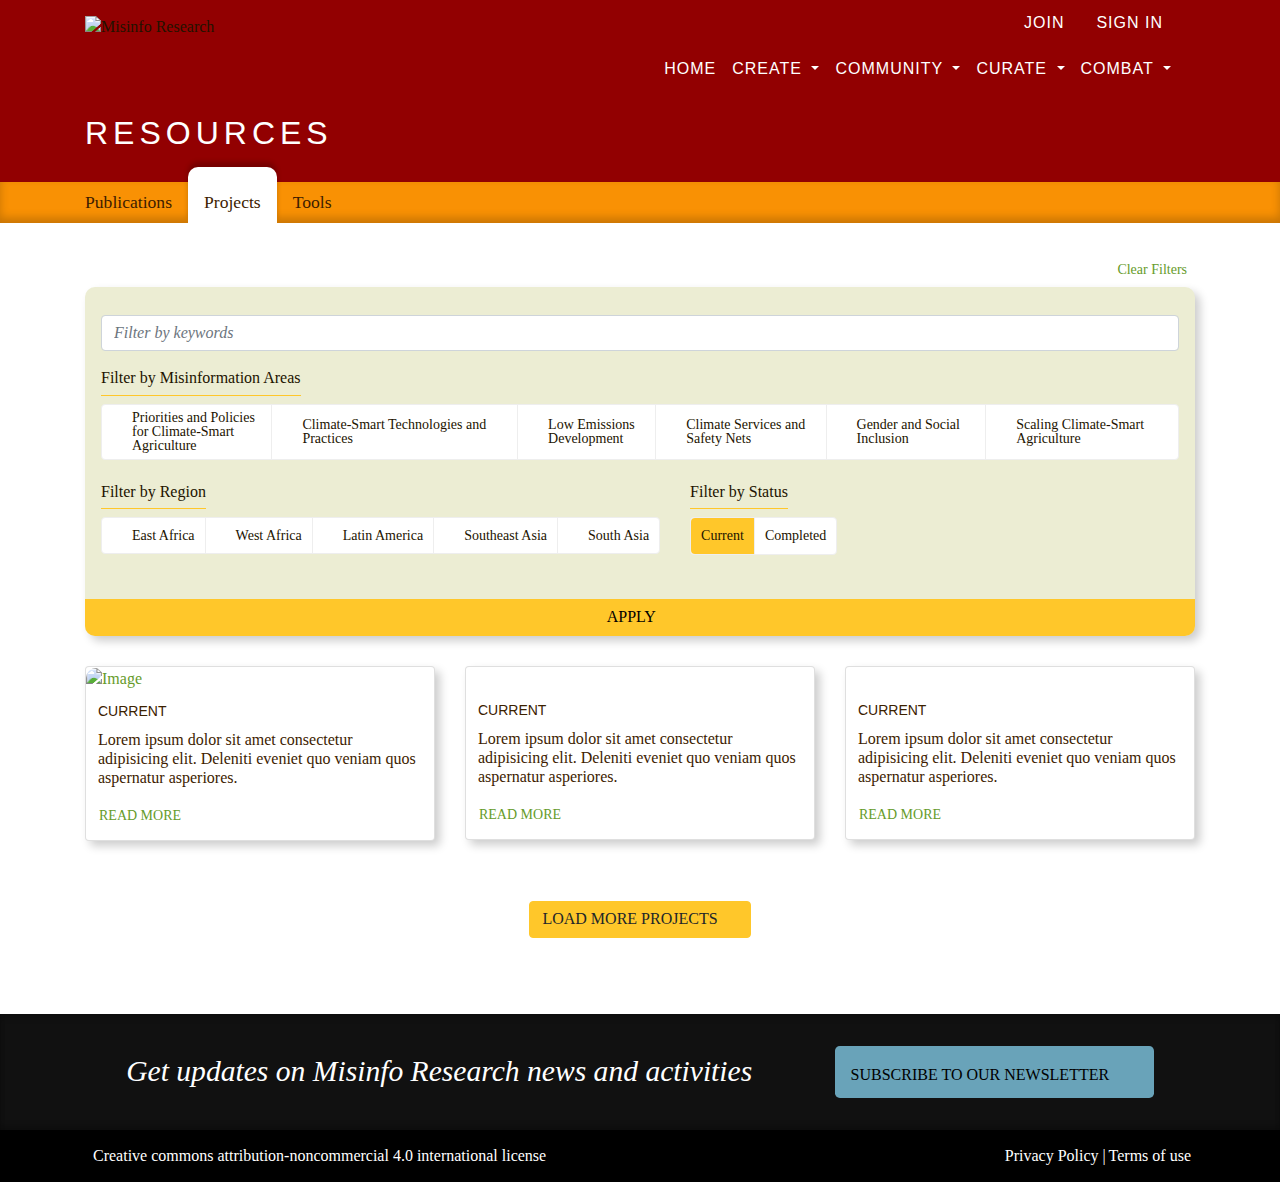
==== commit 44b162ff: "Add files via upload" ====
--- a/projects.html
+++ b/projects.html
@@ -1,878 +1,534 @@
-<!DOCTYPE html>
-<html lang="en">
-
-<head>
-    <meta charset="UTF-8">
-    <meta http-equiv="X-UA-Compatible" content="IE=edge">
-    <meta name="viewport" content="width=device-width, initial-scale=1.0">
-    <title>Document</title>
-
-    <meta http-equiv="x-ua-compatible" content="ie=edge">
-    <title>Tools | Misinfo Research</title>
-    <link rel="stylesheet" media="all" href="css/a.css">
-    <link rel="stylesheet" media="all" href="css/b.css">
-
-    <link rel="stylesheet" media="all" href="css/3.css" /> 
-</head>
-
-<body class="layout-no-sidebars path-resources vsc-initialized scrollup" data-new-gr-c-s-check-loaded="14.1012.0" data-gr-ext-installed=""> <a href="#main-content" class="visually-hidden focusable skip-link"> Skip to main content </a>
-    <div class="dialog-off-canvas-main-canvas" data-off-canvas-main-canvas="">
-        <div id="page-wrapper">
-            <div id="page">
-                <header id="header" role="banner" aria-label="Site header" class="fixed menu-closed">
-                    <div class="header">
-                        <progress value="0"></progress>
-                        <div class="header-top">
-                            <div class="container">
-                                <div class="row">
-                                    <div class="col-3">
-                                        <div class="logo-wrapper mt-3">
-                                            <a href="/"> <img src="/themes/custom/ccafs/logo.svg" alt=" Misinfo Research" class="logo"> <img src="/themes/custom/ccafs/logo-white.svg" alt="CCAFS: Misinfo Research"
-                                                class="logo-white"> </a>
-                                        </div>
-                                    </div>
-                                    <div class="col-9">
-                                        <div class="row language-selector-wrapper">
-                                            <div class="col-lg-6 col-md-12">
-                                                <div class="d-flex justify-content-center ">
-                                                    <div class="language-switcher-language-url block block-language block-language-blocklanguage-interface" id="block-languageswitcher" role="navigation">
-                                                        <div class="content">
-                                                            <nav class="links nav links-inline"><span hreflang="en" data-drupal-link-system-path="resources/projects" class="en nav-link is-active"><a href="/resources/projects" class="language-link is-active" hreflang="en" data-drupal-link-system-path="resources/projects">English</a></span>
-                                                                <span
-                                                                hreflang="fr" data-drupal-link-system-path="resources/projects" class="fr nav-link"><a href="/fr/resources/projects" class="language-link" hreflang="fr" data-drupal-link-system-path="resources/projects">Français</a></span><span hreflang="es" data-drupal-link-system-path="resources/projects"
-                                                                    class="es nav-link"><a href="/es/resources/projects" class="language-link" hreflang="es" data-drupal-link-system-path="resources/projects">Español</a></span></nav>
-                                                        </div>
-                                                    </div>
-                                                </div>
-                                            </div>
-                                            <div class="col-6 social-menu-wrapper">
-                                                <div class="d-flex justify-content-end">
-                                                    <nav role="navigation" aria-labelledby="block-social-menu" id="block-social" class="block block-menu navigation menu--social">
-                                                        <h2 class="sr-only" id="block-social-menu">Social</h2>
-                                                        <ul block="block-social" class="clearfix nav">
-                                                            <li class="nav-item"> <a href="https://www.facebook.com/CGIARClimate" class="fab fa-facebook-f nav-link nav-link-https--wwwfacebookcom-cgiarclimate" target="_blank" aria-hidden="true"><span class="d-none">Facebook</span></a></li>
-                                                            <li
-                                                            class="nav-item"> <a href="https://twitter.com/cgiarclimate" class="fab fa-twitter nav-link nav-link-https--twittercom-cgiarclimate" target="_blank" aria-hidden="true"><span class="d-none">Twitter</span></a></li>
-                                                                <li
-                                                                class="nav-item"> <a href="https://www.instagram.com/cgiar_climate/" class="fab fa-instagram nav-link nav-link-https--wwwinstagramcom-cgiar-climate-" target="_blank" aria-hidden="true"><span class="d-none">Instagram</span></a></li>
-                                                                    <li
-                                                                    class="nav-item">
-                                                                        <a href="https://www.linkedin.com/company/cgiar-climate" class="fab fa-linkedin-in nav-link nav-link-https--wwwlinkedincom-company-cgiar-climate" target="_blank" aria-hidden="true"><span class="d-none">LinkedIn</span></a>
-                                                                        </li>
-                                                        </ul>
-                                                    </nav>
-                                                </div>
-                                            </div>
-                                        </div>
-                                        <div class="row secondary-menu-wrapper">
-                                            <div class="col-12">
-                                                <div class="d-flex justify-content-end">
-                                                    <nav role="navigation" aria-labelledby="block-secondarynavigation-menu" id="block-secondarynavigation" class="block block-menu navigation menu--secondary-navigation">
-                                                        <h2 class="sr-only" id="block-secondarynavigation-menu">Secondary navigation</h2>
-                                                        <ul block="block-secondarynavigation" class="clearfix nav">
-                                                            <li class="nav-item menu-item--collapsed"> <a href="/about-us" class="nav-link nav-link--about-us" data-drupal-link-system-path="node/85454">About</a></li>
-                                                            <li class="nav-item"> <a href="/donors" class="nav-link nav-link--donors" data-drupal-link-system-path="donors">Donors</a></li>
-                                                            <li class="nav-item menu-item--collapsed"> <a href="/partners" class="nav-link nav-link--partners" data-drupal-link-system-path="node/85461">Partners</a></li>
-                                                            <li class="nav-item"> <a href="/people" class="nav-link nav-link--people" data-drupal-link-system-path="people">People</a></li>
-                                                            <li class="nav-item"> <a href="/search" class="fas fa-search nav-link nav-link--search" data-drupal-link-system-path="search" aria-hidden="true"><span class="d-none">Search</span></a></li>
-                                                        </ul>
-                                                    </nav>
-                                                </div>
-                                            </div>
-                                        </div>
-                                        <div class="row">
-                                            <div class="col-12">
-                                                <div class="d-flex justify-content-end">
-                                                    <nav role="navigation" aria-labelledby="block-mainnavigation-menu" id="block-mainnavigation" class="block block-menu navigation menu--main">
-                                                        <h2 class="sr-only" id="block-mainnavigation-menu">Main navigation</h2>
-                                                        <ul block="block-mainnavigation" class="clearfix nav">
-                                                            <li class="nav-item menu-item--expanded"> <span data-drupal-link-system-path="research-themes" class="nav-link nav-link-">Research Themes</span>
-                                                                <ul class="menu">
-                                                                    <li class="nav-item menu-item--expanded"> <a href="/research/priorities-and-policies-climate-smart-agriculture" class="ccafs-icon-5 nav-link--research-priorities-and-policies-climate-smart-agriculture" data-drupal-link-system-path="taxonomy/term/5">Priorities and Policies for CSA</a>
-                                                                        <ul
-                                                                        class="menu">
-                                                                            <li class="nav-item menu-item--expanded"> <a href="/research/priorities-and-policies-csa/research-areas" class="research-area-title nav-link--research-priorities-and-policies-csa-research-areas" data-drupal-link-system-path="taxonomy/term/5/research-areas">Research Areas</a>
-                                                                                <ul
-                                                                                class="menu">
-                                                                                    <li class="nav-item"> <a href="/research/ex-ante-evaluation-and-priority-setting-climate-smart-options" class="ccafs-research-area-icon-20157 nav-link--research-ex-ante-evaluation-and-priority-setting-climate-smart-options"
-                                                                                        data-drupal-link-system-path="taxonomy/term/20157">Ex-ante evaluation and priority setting for climate-smart options</a></li>
-                                                                                    <li class="nav-item"> <a href="/research/food-and-nutrition-security-futures-under-climate-change" class="ccafs-research-area-icon-20158 nav-link--research-food-and-nutrition-security-futures-under-climate-change"
-                                                                                        data-drupal-link-system-path="taxonomy/term/20158">Food and nutrition security futures under climate change</a></li>
-                                                                                    <li class="nav-item"> <a href="/research/enabling-policy-environments-csa" class="ccafs-research-area-icon-20159 nav-link--research-enabling-policy-environments-csa" data-drupal-link-system-path="taxonomy/term/20159">Enabling policy environments for CSA</a></li>
-                                                                </ul>
-                                                                </li>
-                                                                <li class="nav-item menu-item--expanded"> <a href="/research/priorities-and-policies-for-csa/projects" class="nav-link--research-priorities-and-policies-for-csa-projects" data-drupal-link-system-path="taxonomy/term/5/projects">Projects</a>
-                                                                    <ul
-                                                                    class="menu">
-                                                                        <li class="nav-item menu-item--expanded"> <span class="sadc-menu-item nav-link-">Sadc Futures Project</span>
-                                                                            <ul class="menu">
-                                                                                <li class="nav-item"> <a href="/research-themes/priorities-and-policies-for-csa/projects/sadc-futures/the-project" class="nav-link--research-themes-priorities-and-policies-for-csa-projects-sadc-futures-the-project"
-                                                                                    data-drupal-link-system-path="node/85462">The Project</a></li>
-                                                                                <li class="nav-item"> <a href="/research-themes/priorities-and-policies-for-csa/projects/sadc-futures/e-learning-course" class="nav-link--research-themes-priorities-and-policies-for-csa-projects-sadc-futures-e-learning-course"
-                                                                                    data-drupal-link-system-path="node/85460">E-Learning Course</a></li>
-                                                                                <li class="nav-item"> <a href="/research-themes/priorities-and-policies-for-csa/projects/sadc-futures/resources-hub" class="nav-link--research-themes-priorities-and-policies-for-csa-projects-sadc-futures-resources-hub"
-                                                                                    data-drupal-link-system-path="node/85459">Further resources</a></li>
-                                                                            </ul>
-                                                                        </li>
-                                                        </ul>
-                                                        </li>
-                                                        <li class="nav-item"> <a href="/research/priorities-and-policies-csa/publications" class="nav-link--research-priorities-and-policies-csa-publications" data-drupal-link-system-path="taxonomy/term/5/publications">Publications</a></li>
-                                                        <li
-                                                        class="nav-item"> <a href="/research/priorities-and-policies-csa/tools" class="nav-link--research-priorities-and-policies-csa-tools" data-drupal-link-system-path="taxonomy/term/5/tools">Tools</a></li>
-                                                            <li class="nav-item">
-                                                            <a href="/research/priorities-and-policies-csa/news" class="nav-link--research-priorities-and-policies-csa-news" data-drupal-link-system-path="taxonomy/term/5/news">News</a></li>
-                                                            <li class="nav-item">
-                                                            <a href="/research/priorities-and-policies-csa/outcomes" class="nav-link--research-priorities-and-policies-csa-outcomes" data-drupal-link-system-path="taxonomy/term/5/outcomes">Outcomes</a></li>
-                                                            <li
-                                                            class="nav-item"> <a href="/research/priorities-and-policies-csa/events" class="nav-link--research-priorities-and-policies-csa-events" data-drupal-link-system-path="taxonomy/term/5/events">Events</a></li>
-                                                                </ul>
-                                                                </li>
-                                                                <li class="nav-item menu-item--expanded"> <a href="/research/climate-smart-technologies-and-practices" class="ccafs-icon-1 nav-link--research-climate-smart-technologies-and-practices" data-drupal-link-system-path="taxonomy/term/1">Climate-Smart Technologies and Practices</a>
-                                                                    <ul
-                                                                    class="menu">
-                                                                        <li class="nav-item menu-item--expanded"> <a href="/research/climate-smart-technologies-and-practices/research-areas" class="research-area-title nav-link--research-climate-smart-technologies-and-practices-research-areas"
-                                                                            data-drupal-link-system-path="taxonomy/term/1/research-areas">Research Areas</a>
-                                                                            <ul class="menu">
-                                                                                <li class="nav-item"> <a href="/research/participatory-evaluation-csa-technologies-and-practices-climate-smart-villages" class="ccafs-research-area-icon-20160 nav-link--research-participatory-evaluation-csa-technologies-and-practices-climate-smart-villages"
-                                                                                    data-drupal-link-system-path="taxonomy/term/20160">Participatory evaluation of CSA technologies and practices in Climate-Smart Villages (Learning platform)</a></li>
-                                                                                <li
-                                                                                class="nav-item"> <a href="/research/evidence-investment-planning-and-application-domains-csa-technologies-and-practices" class="ccafs-research-area-icon-20161 nav-link--research-evidence-investment-planning-and-application-domains-csa-technologies-and-practices"
-                                                                                    data-drupal-link-system-path="taxonomy/term/20161">Evidence, investment planning and application domains for CSA technologies and practices</a></li>
-                                                                        <li class="nav-item">
-                                                                        <a href="/research/equitable-subnational-adaptation-planning-and-implementation" class="ccafs-research-area-icon-20162 nav-link--research-equitable-subnational-adaptation-planning-and-implementation"
-                                                                            data-drupal-link-system-path="taxonomy/term/20162">Equitable subnational adaptation planning and implementation</a></li>
-                                                                        <li class="nav-item"> <a href="/research/business-models-incentives-and-innovative-finance-scaling-csa" class="ccafs-research-area-icon-20163 nav-link--research-business-models-incentives-and-innovative-finance-scaling-csa"
-                                                                            data-drupal-link-system-path="taxonomy/term/20163">Business models, incentives and innovative finance for scaling CSA</a></li>
-                                                                        </ul>
-                                                                </li>
-                                                                <li class="nav-item"> <a href="/research/climate-smart-technologies-and-practices/projects" class="nav-link--research-climate-smart-technologies-and-practices-projects" data-drupal-link-system-path="taxonomy/term/1/projects">Projects</a></li>
-                                                                <li
-                                                                class="nav-item"> <a href="/research/climate-smart-technologies-and-practices/publications" class="nav-link--research-climate-smart-technologies-and-practices-publications" data-drupal-link-system-path="taxonomy/term/1/publications">Publications</a></li>
-                                                                    <li
-                                                                    class="nav-item"> <a href="/research/climate-smart-technologies-and-practices/tools" class="nav-link--research-climate-smart-technologies-and-practices-tools" data-drupal-link-system-path="taxonomy/term/1/tools">Tools</a></li>
-                                                                        <li
-                                                                        class="nav-item"> <a href="/research/climate-smart-technologies-and-practices/news" class="nav-link--research-climate-smart-technologies-and-practices-news" data-drupal-link-system-path="taxonomy/term/1/news">News</a></li>
-                                                                            <li
-                                                                            class="nav-item"> <a href="/research/climate-smart-technologies-and-practices/outcomes" class="nav-link--research-climate-smart-technologies-and-practices-outcomes" data-drupal-link-system-path="taxonomy/term/1/outcomes">Outcomes</a></li>
-                                                                                <li
-                                                                                class="nav-item"> <a href="/research/climate-smart-technologies-and-practices/events" class="nav-link--research-climate-smart-technologies-and-practices-events" data-drupal-link-system-path="taxonomy/term/1/events">Events</a></li>
-                                                                                    </ul>
-                                                                                    </li>
-                                                                                    <li class="nav-item menu-item--expanded"> <a href="/research/low-emissions-development" class="ccafs-icon-3 nav-link--research-low-emissions-development" data-drupal-link-system-path="taxonomy/term/3">Low Emissions Development</a>
-                                                                                        <ul
-                                                                                        class="menu">
-                                                                                            <li class="nav-item menu-item--expanded"> <a href="/research/low-emissions-development/research-areas" class="research-area-title nav-link--research-low-emissions-development-research-areas" data-drupal-link-system-path="taxonomy/term/3/research-areas">Research Areas</a>
-                                                                                                <ul
-                                                                                                class="menu">
-                                                                                                    <li class="nav-item"> <a href="/research/quantifying-greenhouse-gas-emissions-smallholder-systems" class="ccafs-research-area-icon-20149 nav-link--research-quantifying-greenhouse-gas-emissions-smallholder-systems"
-                                                                                                        data-drupal-link-system-path="taxonomy/term/20149">Quantifying greenhouse gas emissions from smallholder systems</a></li>
-                                                                                                    <li class="nav-item"> <a href="/research/identifying-priorities-and-options-low-emissions-development" class="ccafs-research-area-icon-20150 nav-link--research-identifying-priorities-and-options-low-emissions-development"
-                                                                                                        data-drupal-link-system-path="taxonomy/term/20150">Identifying priorities and options for low-emissions development</a></li>
-                                                                                                    <li class="nav-item"> <a href="/research/policy-incentives-and-finance-scaling-low-emissions-practices" class="ccafs-research-area-icon-20152 nav-link--research-policy-incentives-and-finance-scaling-low-emissions-practices"
-                                                                                                        data-drupal-link-system-path="taxonomy/term/20152">Policy, incentives and finance for scaling up low emissions practices</a></li>
-                                                                                                    </ul>
-                                                                                            </li>
-                                                                                            <li class="nav-item"> <a href="/research/low-emissions-development/projects" class="nav-link--research-low-emissions-development-projects" data-drupal-link-system-path="taxonomy/term/3/projects">Projects</a></li>
-                                                                                            <li
-                                                                                            class="nav-item"> <a href="/research/low-emissions-development/publications" class="nav-link--research-low-emissions-development-publications" data-drupal-link-system-path="taxonomy/term/3/publications">Publications</a></li>
-                                                                                    <li
-                                                                                    class="nav-item"> <a href="/research/low-emissions-development/tools" class="nav-link--research-low-emissions-development-tools" data-drupal-link-system-path="taxonomy/term/3/tools">Tools</a></li>
-                                                                                        <li
-                                                                                        class="nav-item"> <a href="/research/low-emissions-development/news" class="nav-link--research-low-emissions-development-news" data-drupal-link-system-path="taxonomy/term/3/news">News</a></li>
-                                                                                            <li
-                                                                                            class="nav-item"> <a href="/research/low-emissions-development/outcomes" class="nav-link--research-low-emissions-development-outcomes" data-drupal-link-system-path="taxonomy/term/3/outcomes">Outcomes</a></li>
-                                                                                                <li
-                                                                                                class="nav-item"> <a href="/research/low-emissions-development/events" class="nav-link--research-low-emissions-development-events" data-drupal-link-system-path="taxonomy/term/3/events">Events</a></li>
-                                                                                                    </ul>
-                                                                                                    </li>
-                                                                                                    <li class="nav-item menu-item--expanded"> <a href="/research/climate-services-and-safety-nets" class="ccafs-icon-2 nav-link--research-climate-services-and-safety-nets" data-drupal-link-system-path="taxonomy/term/2">Climate Services and Safety Nets</a>
-                                                                                                        <ul
-                                                                                                        class="menu">
-                                                                                                            <li class="nav-item menu-item--expanded"> <a href="/research/climate-services-and-safety-nets/research-areas" class="research-area-title nav-link--research-climate-services-and-safety-nets-research-areas"
-                                                                                                                data-drupal-link-system-path="taxonomy/term/2/research-areas">Research Areas</a>
-                                                                                                                <ul class="menu">
-                                                                                                                    <li class="nav-item"> <a href="/research/climate-information-and-early-warning-risk-management" class="ccafs-research-area-icon-20153 nav-link--research-climate-information-and-early-warning-risk-management"
-                                                                                                                        data-drupal-link-system-path="taxonomy/term/20153">Climate information and early warning for risk management</a></li>
-                                                                                                                    <li class="nav-item">
-                                                                                                                    <a href="/research/climate-information-and-advisory-services-farmers" class="ccafs-research-area-icon-20154 nav-link--research-climate-information-and-advisory-services-farmers"
-                                                                                                                        data-drupal-link-system-path="taxonomy/term/20154">Climate information and advisory services for farmers</a></li>
-                                                                                                                    <li class="nav-item">
-                                                                                                                    <a href="/research/climate-services-farmers" class="ccafs-research-area-icon-19148 nav-link--research-climate-services-farmers" data-drupal-link-system-path="taxonomy/term/19148">Climate services for farmers</a></li>
-                                                                                                                    <li
-                                                                                                                    class="nav-item"> <a href="/research/climate-services-investment-planning-and-policy" class="ccafs-research-area-icon-20156 nav-link--research-climate-services-investment-planning-and-policy"
-                                                                                                                        data-drupal-link-system-path="taxonomy/term/20156">Climate services investment planning and policy</a></li>
-                                                                                                            </ul>
-                                                                                                    </li>
-                                                                                                    <li class="nav-item"> <a href="/research/climate-services-and-safety-nets/projects" class="nav-link--research-climate-services-and-safety-nets-projects" data-drupal-link-system-path="taxonomy/term/2/projects">Projects</a></li>
-                                                                                                    <li
-                                                                                                    class="nav-item"> <a href="/research/climate-services-and-safety-nets/publications" class="nav-link--research-climate-services-and-safety-nets-publications" data-drupal-link-system-path="taxonomy/term/2/publications">Publications</a></li>
-                                                                                                        <li
-                                                                                                        class="nav-item"> <a href="/research/climate-services-and-safety-nets/tools" class="nav-link--research-climate-services-and-safety-nets-tools" data-drupal-link-system-path="taxonomy/term/2/tools">Tools</a></li>
-                                                                                                            <li
-                                                                                                            class="nav-item"> <a href="/research/climate-services-and-safety-nets/news" class="nav-link--research-climate-services-and-safety-nets-news" data-drupal-link-system-path="taxonomy/term/2/news">News</a></li>
-                                                                                                                <li
-                                                                                                                class="nav-item"> <a href="/research/climate-services-and-safety-nets/outcomes" class="nav-link--research-climate-services-and-safety-nets-outcomes" data-drupal-link-system-path="taxonomy/term/2/outcomes">Outcomes</a></li>
-                                                                                                                    <li
-                                                                                                                    class="nav-item"> <a href="/research/climate-services-and-safety-nets/events" class="nav-link--research-climate-services-and-safety-nets-events" data-drupal-link-system-path="taxonomy/term/2/events">Events</a></li>
-                                                                                                                        </ul>
-                                                                                                                        </li>
-                                                                                                                        <li class="nav-item menu-item--expanded"> <a href="/research/gender-and-social-inclusion" class="ccafs-icon-4 nav-link--research-gender-and-social-inclusion" data-drupal-link-system-path="taxonomy/term/4">Gender and Social Inclusion</a>
-                                                                                                                            <ul
-                                                                                                                            class="menu">
-                                                                                                                                <li class="nav-item"> <a href="/research/gender-and-social-inclusion/projects" class="nav-link--research-gender-and-social-inclusion-projects" data-drupal-link-system-path="taxonomy/term/4/projects">Projects</a></li>
-                                                                                                                                <li
-                                                                                                                                class="nav-item"> <a href="/research/gender-and-social-inclusion/publications" class="nav-link--research-gender-and-social-inclusion-publications"
-                                                                                                                                    data-drupal-link-system-path="taxonomy/term/4/publications">Publications</a></li>
-                                                                                                                        <li class="nav-item"> <a href="/research/gender-and-social-inclusion/tools" class="nav-link--research-gender-and-social-inclusion-tools" data-drupal-link-system-path="taxonomy/term/4/tools">Tools</a></li>
-                                                                                                                        <li
-                                                                                                                        class="nav-item"> <a href="/research/gender-and-social-inclusion/news" class="nav-link--research-gender-and-social-inclusion-news" data-drupal-link-system-path="taxonomy/term/4/news">News</a></li>
-                                                                                                                            <li
-                                                                                                                            class="nav-item"> <a href="/research/gender-and-social-inclusion/outcomes" class="nav-link--research-gender-and-social-inclusion-outcomes" data-drupal-link-system-path="taxonomy/term/4/outcomes">Outcomes</a></li>
-                                                                                                                                <li
-                                                                                                                                class="nav-item"> <a href="/research/gender-and-social-inclusion/events" class="nav-link--research-gender-and-social-inclusion-events" data-drupal-link-system-path="taxonomy/term/4/events">Events</a></li>
-                                                                                                                                    </ul>
-                                                                                                                                    </li>
-                                                                                                                                    <li class="nav-item menu-item--expanded"> <a href="/research/scaling-climate-smart-agriculture" class="ccafs-icon-20268 nav-link--research-scaling-climate-smart-agriculture"
-                                                                                                                                        data-drupal-link-system-path="taxonomy/term/20268">Scaling Climate-Smart Agriculture</a>
-                                                                                                                                        <ul class="menu">
-                                                                                                                                            <li class="nav-item menu-item--expanded"> <span class="menu-item-none nav-link-">About</span>
-                                                                                                                                                <ul class="menu">
-                                                                                                                                                    <li class="nav-item"> <a href="/research/scaling-climate-smart-agriculture/knowledge-and-data-sharing" class="nav-link--research-scaling-climate-smart-agriculture-knowledge-and-data-sharing"
-                                                                                                                                                        data-drupal-link-system-path="node/50277">Knowledge and Data Sharing</a></li>
-                                                                                                                                                    <li class="nav-item">
-                                                                                                                                                    <a href="/research/scaling-climate-smart-agriculture/capacity-enhancement" class="nav-link--research-scaling-climate-smart-agriculture-capacity-enhancement"
-                                                                                                                                                        data-drupal-link-system-path="node/50288">Capacity Enhancement</a></li>
-                                                                                                                                                    <li class="nav-item"> <a href="/research/scaling-climate-smart-agriculture/communications-and-engagement" class="nav-link--research-scaling-climate-smart-agriculture-communications-and-engagement"
-                                                                                                                                                        data-drupal-link-system-path="node/50234">Communications &amp; Engagement</a></li>
-                                                                                                                                                    <li class="nav-item">
-                                                                                                                                                    <a href="/research/scaling-climate-smart-agriculture/sustainable-finance" class="nav-link--research-scaling-climate-smart-agriculture-sustainable-finance"
-                                                                                                                                                        data-drupal-link-system-path="node/56343">Sustainable Finance</a></li>
-                                                                                                                                                    <li class="nav-item"> <a href="/research/scaling-climate-smart-agriculture/two-degree-initiative-2di" class="nav-link--research-scaling-climate-smart-agriculture-two-degree-initiative-2di"
-                                                                                                                                                        data-drupal-link-system-path="node/85463">Two Degree Initiative (2DI)</a></li>
-                                                                                                                                                </ul>
-                                                                                                                                            </li>
-                                                                                                                                            <li class="nav-item"> <a href="/research/scaling-climate-smart-agriculture/partnerships" class="pl-0 nav-link--research-scaling-climate-smart-agriculture-partnerships"
-                                                                                                                                                data-drupal-link-system-path="node/50303">Partnerships</a></li>
-                                                                                                                                            <li class="nav-item"> <a href="/research/scaling-climate-smart-agriculture/projects" class="nav-link--research-scaling-climate-smart-agriculture-projects"
-                                                                                                                                                data-drupal-link-system-path="taxonomy/term/20268/projects">Projects</a></li>
-                                                                                                                                            <li class="nav-item"> <a href="/research/scaling-climate-smart-agriculture/publications" class="nav-link--research-scaling-climate-smart-agriculture-publications"
-                                                                                                                                                data-drupal-link-system-path="taxonomy/term/20268/publications">Publications</a></li>
-                                                                                                                                            <li class="nav-item">
-                                                                                                                                            <a href="/research/scaling-climate-smart-agriculture/news" class="nav-link--research-scaling-climate-smart-agriculture-news"
-                                                                                                                                                data-drupal-link-system-path="taxonomy/term/20268/news">News</a></li>
-                                                                                                                                            <li class="nav-item"> <a href="/research/scaling-climate-smart-agriculture/outcomes" class="nav-link--research-scaling-climate-smart-agriculture-outcomes"
-                                                                                                                                                data-drupal-link-system-path="taxonomy/term/20268/outcomes">Outcomes</a></li>
-                                                                                                                                            <li class="nav-item"> <a href="/research/scaling-climate-smart-agriculture/events" class="nav-link--research-scaling-climate-smart-agriculture-events"
-                                                                                                                                                data-drupal-link-system-path="taxonomy/term/20268/events">Events</a></li>
-                                                                                                                                        </ul>
-                                                                                                                                    </li>
-                                                                                                                                    </ul>
-                                                                                                                                    </li>
-                                                                                                                                    <li class="nav-item menu-item--expanded"> <span data-drupal-link-system-path="regions" class="nav-link nav-link-">Tab</span>
-                                                                                                                                        <ul class="menu">
-                                                                                                                                            <li class="nav-item menu-item--expanded"> <a href="/regions/east-africa" class="ccafs-icon-9 nav-link--regions-east-africa" data-drupal-link-system-path="taxonomy/term/9">East Africa</a>
-                                                                                                                                                <ul
-                                                                                                                                                class="menu">
-                                                                                                                                                    <li class="nav-item menu-item--expanded"> <span class="menu-item-none nav-link-">Countries</span>
-                                                                                                                                                        <ul class="menu">
-                                                                                                                                                            <li class="nav-item"> <a href="/regions/east-africa/ethiopia" class="country-21115 nav-link--regions-east-africa-ethiopia"
-                                                                                                                                                                data-drupal-link-system-path="taxonomy/term/21115">Ethiopia</a></li>
-                                                                                                                                                            <li class="nav-item"> <a href="/regions/east-africa/kenya" class="country-21121 nav-link--regions-east-africa-kenya"
-                                                                                                                                                                data-drupal-link-system-path="taxonomy/term/21121">Kenya</a></li>
-                                                                                                                                                            <li class="nav-item"> <a href="/regions/east-africa/tanzania" class="country-21117 nav-link--regions-east-africa-tanzania"
-                                                                                                                                                                data-drupal-link-system-path="taxonomy/term/21117">Tanzania</a></li>
-                                                                                                                                                            <li class="nav-item"> <a href="/regions/east-africa/uganda" class="country-21119 nav-link--regions-east-africa-uganda"
-                                                                                                                                                                data-drupal-link-system-path="taxonomy/term/21119">Uganda</a></li>
-                                                                                                                                                        </ul>
-                                                                                                                                                    </li>
-                                                                                                                                                    <li class="nav-item"> <a href="/regions/east-africa/projects" class="pl-0 nav-link--regions-east-africa-projects" data-drupal-link-system-path="taxonomy/term/9/projects">Projects</a></li>
-                                                                                                                                                    <li
-                                                                                                                                                    class="nav-item"> <a href="/regions/east-africa/publications" class="nav-link--regions-east-africa-publications" data-drupal-link-system-path="taxonomy/term/9/publications">Publications</a></li>
-                                                                                                                                            <li
-                                                                                                                                            class="nav-item"> <a href="/regions/east-africa/tools" class="nav-link--regions-east-africa-tools" data-drupal-link-system-path="taxonomy/term/9/tools">Tools</a></li>
-                                                                                                                                    <li
-                                                                                                                                    class="nav-item"> <a href="/regions/east-africa/news" class="nav-link--regions-east-africa-news" data-drupal-link-system-path="taxonomy/term/9/news">News</a></li>
-                                                                                                                                        <li
-                                                                                                                                        class="nav-item"> <a href="/regions/east-africa/outcomes" class="nav-link--regions-east-africa-outcomes" data-drupal-link-system-path="taxonomy/term/9/outcomes">Outcomes</a></li>
-                                                                                                                                            <li
-                                                                                                                                            class="nav-item"> <a href="/regions/east-africa/events" class="nav-link--regions-east-africa-events" data-drupal-link-system-path="taxonomy/term/9/events">Events</a></li>
-                                                                                                                                                </ul>
-                                                                                                                                                </li>
-                                                                                                                                                <li class="nav-item menu-item--expanded"> <a href="/regions/west-africa" class="ccafs-icon-10 nav-link--regions-west-africa" data-drupal-link-system-path="taxonomy/term/10">West Africa</a>
-                                                                                                                                                    <ul
-                                                                                                                                                    class="menu">
-                                                                                                                                                        <li class="nav-item menu-item--expanded"> <span class="menu-item-none nav-link-">Countries</span>
-                                                                                                                                                            <ul class="menu">
-                                                                                                                                                                <li class="nav-item"> <a href="/regions/west-africa/burkina-faso" class="country-21113 nav-link--regions-west-africa-burkina-faso"
-                                                                                                                                                                    data-drupal-link-system-path="taxonomy/term/21113">Burkina Faso</a></li>
-                                                                                                                                                                <li class="nav-item">
-                                                                                                                                                                <a href="/regions/west-africa/ghana" class="country-21111 nav-link--regions-west-africa-ghana"
-                                                                                                                                                                    data-drupal-link-system-path="taxonomy/term/21111">Ghana</a></li>
-                                                                                                                                                                <li class="nav-item">
-                                                                                                                                                                <a href="/regions/west-africa/mali" class="country-21109 nav-link--regions-west-africa-mali"
-                                                                                                                                                                    data-drupal-link-system-path="taxonomy/term/21109">Mali</a></li>
-                                                                                                                                                                <li class="nav-item"> <a href="/regions/west-africa/niger" class="country-21108 nav-link--regions-west-africa-niger"
-                                                                                                                                                                    data-drupal-link-system-path="taxonomy/term/21108">Niger</a></li>
-                                                                                                                                                                <li class="nav-item">
-                                                                                                                                                                <a href="/regions/west-africa/senegal" class="country-21107 nav-link--regions-west-africa-senegal"
-                                                                                                                                                                    data-drupal-link-system-path="taxonomy/term/21107">Senegal</a></li>
-                                                                                                                                                            </ul>
-                                                                                                                                                        </li>
-                                                                                                                                                        <li class="nav-item"> <a href="/regions/west-africa/projects" class="pl-0 nav-link--regions-west-africa-projects" data-drupal-link-system-path="taxonomy/term/10/projects">Projects</a></li>
-                                                                                                                                                        <li
-                                                                                                                                                        class="nav-item"> <a href="/regions/west-africa/publications" class="nav-link--regions-west-africa-publications" data-drupal-link-system-path="taxonomy/term/10/publications">Publications</a></li>
-                                                                                                                                                <li
-                                                                                                                                                class="nav-item"> <a href="/regions/west-africa/tools" class="nav-link--regions-west-africa-tools" data-drupal-link-system-path="taxonomy/term/10/tools">Tools</a></li>
-                                                                                                                                                    <li
-                                                                                                                                                    class="nav-item"> <a href="/regions/west-africa/news" class="nav-link--regions-west-africa-news" data-drupal-link-system-path="taxonomy/term/10/news">News</a></li>
-                                                                                                                                                        <li
-                                                                                                                                                        class="nav-item"> <a href="/regions/west-africa/outcomes" class="nav-link--regions-west-africa-outcomes" data-drupal-link-system-path="taxonomy/term/10/outcomes">Outcomes</a></li>
-                                                                                                                                                            <li
-                                                                                                                                                            class="nav-item"> <a href="/regions/west-africa/events" class="nav-link--regions-west-africa-events" data-drupal-link-system-path="taxonomy/term/10/events">Events</a></li>
-                                                                                                                                                                </ul>
-                                                                                                                                                                </li>
-                                                                                                                                                                <li class="nav-item menu-item--expanded"> <a href="/regions/latin-america" class="ccafs-icon-13 nav-link--regions-latin-america" data-drupal-link-system-path="taxonomy/term/13">Latin America</a>
-                                                                                                                                                                    <ul
-                                                                                                                                                                    class="menu">
-                                                                                                                                                                        <li class="nav-item menu-item--expanded"> <span class="menu-item-none nav-link-">Countries</span>
-                                                                                                                                                                            <ul class="menu">
-                                                                                                                                                                                <li class="nav-item"> <a href="/regions/latin-america/colombia" class="country-21118 nav-link--regions-latin-america-colombia"
-                                                                                                                                                                                    data-drupal-link-system-path="taxonomy/term/21118">Colombia</a></li>
-                                                                                                                                                                                <li
-                                                                                                                                                                                class="nav-item"> <a href="/regions/latin-america/el-salvador" class="country-21122 nav-link--regions-latin-america-el-salvador"
-                                                                                                                                                                                    data-drupal-link-system-path="taxonomy/term/21122">El Salvador</a></li>
-                                                                                                                                                                        <li
-                                                                                                                                                                        class="nav-item"> <a href="/regions/latin-america/guatemala" class="country-21106 nav-link--regions-latin-america-guatemala"
-                                                                                                                                                                            data-drupal-link-system-path="taxonomy/term/21106">Guatemala</a></li>
-                                                                                                                                                                <li class="nav-item">
-                                                                                                                                                                <a href="/regions/latin-america/honduras" class="country-21102 nav-link--regions-latin-america-honduras"
-                                                                                                                                                                    data-drupal-link-system-path="taxonomy/term/21102">Honduras</a></li>
-                                                                                                                                                                <li class="nav-item">
-                                                                                                                                                                <a href="/regions/latin-america/nicaragua" class="country-21103 nav-link--regions-latin-america-nicaragua"
-                                                                                                                                                                    data-drupal-link-system-path="taxonomy/term/21103">Nicaragua</a></li>
-                                                                                                                                                                <li class="nav-item">
-                                                                                                                                                                <a href="/regions/latin-america/peru" class="country-21105 nav-link--regions-latin-america-peru"
-                                                                                                                                                                    data-drupal-link-system-path="taxonomy/term/21105">Peru</a></li>
-                                                                                                                                                                </ul>
-                                                                                                                                                                </li>
-                                                                                                                                                                <li class="nav-item"> <a href="/regions/latin-america/projects" class="pl-0 nav-link--regions-latin-america-projects"
-                                                                                                                                                                    data-drupal-link-system-path="taxonomy/term/13/projects">Projects</a></li>
-                                                                                                                                                                <li class="nav-item">
-                                                                                                                                                                <a href="/regions/latin-america/publications" class="nav-link--regions-latin-america-publications"
-                                                                                                                                                                    data-drupal-link-system-path="taxonomy/term/13/publications">Publications</a></li>
-                                                                                                                                                                <li class="nav-item">
-                                                                                                                                                                <a href="/regions/latin-america/tools" class="nav-link--regions-latin-america-tools" data-drupal-link-system-path="taxonomy/term/13/tools">Tools</a></li>
-                                                                                                                                                                <li
-                                                                                                                                                                class="nav-item"> <a href="/regions/latin-america/news" class="nav-link--regions-latin-america-news" data-drupal-link-system-path="taxonomy/term/13/news">News</a></li>
-                                                                                                                                                                    <li
-                                                                                                                                                                    class="nav-item"> <a href="/regions/latin-america/outcomes" class="nav-link--regions-latin-america-outcomes"
-                                                                                                                                                                        data-drupal-link-system-path="taxonomy/term/13/outcomes">Outcomes</a></li>
-                                                                                                                                                                        <li class="nav-item">
-                                                                                                                                                                        <a href="/regions/latin-america/events" class="nav-link--regions-latin-america-events"
-                                                                                                                                                                            data-drupal-link-system-path="taxonomy/term/13/events">Events</a></li>
-                                                                                                                                                                        </ul>
-                                                                                                                                                                        </li>
-                                                                                                                                                                        <li class="nav-item menu-item--expanded"> <a href="/regions/southeast-asia" class="ccafs-icon-12 nav-link--regions-southeast-asia"
-                                                                                                                                                                            data-drupal-link-system-path="taxonomy/term/12">Southeast Asia</a>
-                                                                                                                                                                            <ul class="menu">
-                                                                                                                                                                                <li class="nav-item menu-item--expanded"> <span class="menu-item-none nav-link-">Countries</span>
-                                                                                                                                                                                    <ul class="menu">
-                                                                                                                                                                                        <li class="nav-item"> <a href="/regions/southeast-asia/cambodia" class="country-21116 nav-link--regions-southeast-asia-cambodia"
-                                                                                                                                                                                            data-drupal-link-system-path="taxonomy/term/21116">Cambodia</a></li>
-                                                                                                                                                                                        <li
-                                                                                                                                                                                        class="nav-item"> <a href="/regions/southeast-asia/lao-pdr" class="nav-link--regions-southeast-asia-lao-pdr"
-                                                                                                                                                                                            data-drupal-link-system-path="taxonomy/term/21104">Lao PDR</a></li>
-                                                                                                                                                                                <li
-                                                                                                                                                                                class="nav-item"> <a href="/regions/southeast-asia/vietnam" class="country-21114 nav-link--regions-southeast-asia-vietnam"
-                                                                                                                                                                                    data-drupal-link-system-path="taxonomy/term/21114">Vietnam</a></li>
-                                                                                                                                                                        </ul>
-                                                                                                                                                                        </li>
-                                                                                                                                                                        <li class="nav-item"> <a href="/regions/southeast-asia/projects" class="pl-0 nav-link--regions-southeast-asia-projects"
-                                                                                                                                                                            data-drupal-link-system-path="taxonomy/term/12/projects">Projects</a></li>
-                                                                                                                                                                        <li class="nav-item">
-                                                                                                                                                                        <a href="/regions/southeast-asia/publications" class="nav-link--regions-southeast-asia-publications"
-                                                                                                                                                                            data-drupal-link-system-path="taxonomy/term/12/publications">Publications</a></li>
-                                                                                                                                                                        <li
-                                                                                                                                                                        class="nav-item"> <a href="/regions/southeast-asia/tools" class="nav-link--regions-southeast-asia-tools"
-                                                                                                                                                                            data-drupal-link-system-path="taxonomy/term/12/tools">Tools</a></li>
-                                                                                                                                                                            <li class="nav-item">
-                                                                                                                                                                            <a href="/regions/southeast-asia/news" class="nav-link--regions-southeast-asia-news"
-                                                                                                                                                                                data-drupal-link-system-path="taxonomy/term/12/news">News</a></li>
-                                                                                                                                                                            <li class="nav-item">
-                                                                                                                                                                            <a href="/regions/southeast-asia/outcomes" class="nav-link--regions-southeast-asia-outcomes"
-                                                                                                                                                                                data-drupal-link-system-path="taxonomy/term/12/outcomes">Outcomes</a></li>
-                                                                                                                                                                            <li
-                                                                                                                                                                            class="nav-item"> <a href="/regions/southeast-asia/events" class="nav-link--regions-southeast-asia-events"
-                                                                                                                                                                                data-drupal-link-system-path="taxonomy/term/12/events">Events</a></li>
-                                                                                                                                                                                </ul>
-                                                                                                                                                                                </li>
-                                                                                                                                                                                <li class="nav-item menu-item--expanded"> <a href="/regions/south-asia" class="ccafs-icon-11 nav-link--regions-south-asia"
-                                                                                                                                                                                    data-drupal-link-system-path="taxonomy/term/11">South Asia</a>
-                                                                                                                                                                                    <ul class="menu">
-                                                                                                                                                                                        <li class="nav-item menu-item--expanded"> <span class="menu-item-none nav-link-">Countries</span>
-                                                                                                                                                                                            <ul class="menu">
-                                                                                                                                                                                                <li class="nav-item"> <a href="/regions/south-asia/bangladesh" class="country-21110 nav-link--regions-south-asia-bangladesh"
-                                                                                                                                                                                                    data-drupal-link-system-path="taxonomy/term/21110">Bangladesh</a></li>
-                                                                                                                                                                                                <li
-                                                                                                                                                                                                class="nav-item"> <a href="/regions/south-asia/india" class="country-21112 nav-link--regions-south-asia-india"
-                                                                                                                                                                                                    data-drupal-link-system-path="taxonomy/term/21112">India</a></li>
-                                                                                                                                                                                        <li
-                                                                                                                                                                                        class="nav-item"> <a href="/regions/south-asia/nepal" class="country-21101 nav-link--regions-south-asia-nepal"
-                                                                                                                                                                                            data-drupal-link-system-path="taxonomy/term/21101">Nepal</a></li>
-                                                                                                                                                                                </ul>
-                                                                                                                                                                                </li>
-                                                                                                                                                                                <li class="nav-item"> <a href="/regions/south-asia/projects" class="pl-0 nav-link--regions-south-asia-projects"
-                                                                                                                                                                                    data-drupal-link-system-path="taxonomy/term/11/projects">Projects</a></li>
-                                                                                                                                                                                <li
-                                                                                                                                                                                class="nav-item"> <a href="/regions/south-asia/publications" class="nav-link--regions-south-asia-publications"
-                                                                                                                                                                                    data-drupal-link-system-path="taxonomy/term/11/publications">Publications</a></li>
-                                                                                                                                                                                    <li
-                                                                                                                                                                                    class="nav-item"> <a href="/regions/south-asia/tools" class="nav-link--regions-south-asia-tools"
-                                                                                                                                                                                        data-drupal-link-system-path="taxonomy/term/11/tools">Tools</a></li>
-                                                                                                                                                                                        <li
-                                                                                                                                                                                        class="nav-item"> <a href="/regions/south-asia/news" class="nav-link--regions-south-asia-news"
-                                                                                                                                                                                            data-drupal-link-system-path="taxonomy/term/11/news">News</a></li>
-                                                                                                                                                                                            <li
-                                                                                                                                                                                            class="nav-item"> <a href="/regions/south-asia/outcomes" class="nav-link--regions-south-asia-outcomes"
-                                                                                                                                                                                                data-drupal-link-system-path="taxonomy/term/11/outcomes">Outcomes</a></li>
-                                                                                                                                                                                                <li
-                                                                                                                                                                                                class="nav-item"> <a href="/regions/south-asia/events" class="nav-link--regions-south-asia-events"
-                                                                                                                                                                                                    data-drupal-link-system-path="taxonomy/term/11/events">Events</a></li>
-                                                                                                                                                                                                    </ul>
-                                                                                                                                                                                                    </li>
-                                                                                                                                                                                                    </ul>
-                                                                                                                                                                                                    </li>
-                                                                                                                                                                                                    <li class="nav-item menu-item--expanded"> <a href="/news" class="nav-link nav-link--news" data-drupal-link-system-path="news">Tab</a>
-                                                                                                                                                                                                        <ul
-                                                                                                                                                                                                        class="menu">
-                                                                                                                                                                                                            <li class="nav-item"> <a href="/media/press-releases" class="nav-link--media-press-releases"
-                                                                                                                                                                                                                data-drupal-link-system-path="media/press-releases">Press Releases</a></li>
-                                                                                                                                                                                                            <li
-                                                                                                                                                                                                            class="nav-item"> <a href="/media/in-the-news" class="nav-link--media-in-the-news"
-                                                                                                                                                                                                                data-drupal-link-system-path="media/in-the-news">Misinfo Research In the News</a></li>
-                                                                                                                                                                                                    </ul>
-                                                                                                                                                                                                    </li>
-                                                                                                                                                                                                    <li class="nav-item"> <a href="/events" class="nav-link nav-link--events" data-drupal-link-system-path="events">Tab</a></li>
-                                                                                                                                                                                                    <!-- <li
-                                                                                                                                                                                                    class="nav-item"> <a href="/outcomes" class="nav-link nav-link--outcomes"
-                                                                                                                                                                                                        data-drupal-link-system-path="outcomes">Outcomes</a></li> -->
-                                                                                                                                                                                                        <li
-                                                                                                                                                                                                        class="nav-item menu-item--expanded active"> <a href="/resources/publications" class="nav-link active nav-link--resources-publications"
-                                                                                                                                                                                                            data-drupal-link-system-path="resources/publications">Resources</a>
-                                                                                                                                                                                                            <ul
-                                                                                                                                                                                                            class="menu">
-                                                                                                                                                                                                                <li class="nav-item"> <a href="/resources/publications" class="nav-link--resources-publications"
-                                                                                                                                                                                                                    data-drupal-link-system-path="resources/publications">Publications</a></li>
-                                                                                                                                                                                                                <li
-                                                                                                                                                                                                                class="nav-item active"> <a href="/resources/projects" class="active nav-link--resources-projects is-active"
-                                                                                                                                                                                                                    data-drupal-link-system-path="resources/projects">Projects</a></li>
-                                                                                                                                                                                                                    <li
-                                                                                                                                                                                                                    class="nav-item"> <a href="/resources/tools" class="nav-link--resources-tools"
-                                                                                                                                                                                                                        data-drupal-link-system-path="resources/tools">Tools</a></li>
-                                                                                                                                                                                                                        </ul>
-                                                                                                                                                                                                                        </li>
-                                                                                                                                                                                                                        </ul>
-                                                    </nav>
-                                                </div>
-                                            </div>
-                                        </div>
-                                        <div class="mobile-menu-button"></div>
-                                    </div>
-                                </div>
-                            </div>
-                        </div>
-                        <div class="header-bottom mega-menu">
-                            <div class="container">
-                                <div class="row">
-                                    <div class="col-12">
-                                        <a class="close-megamenu"></a>
-                                        <div class="sub-menu">
-                                            <div class="sub-menu-left"></div>
-                                            <div class="sub-menu-right"></div>
-                                        </div>
-                                    </div>
-                                </div>
-                            </div>
-                        </div>
-                    </div>
-                    <div data-drupal-messages-fallback="" class="hidden"></div>
-                </header>
-                <div id="main-wrapper" class="layout-main-wrapper clearfix" style="padding-top: 84px;">
-                    <div id="main">
-                        <div class="row-offcanvas row-offcanvas-left clearfix">
-                            <main>
-                                <a id="main-content" tabindex="-1"></a>
-                                <div id="block-mainpagecontent" class="block block-system block-system-main-block">
-                                    <div class="content">
-                                        <section class="title">
-                                            <div class="container">
-                                                <div class="row">
-                                                    <div class="col-12">
-                                                        <div class="block-region-title">
-                                                            <h1 class="title"> <a href="/resources/publications">Resources</a></h1></div>
-                                                    </div>
-                                                </div>
-                                            </div>
-                                        </section>
-                                        <section class="internal-navigation">
-                                            <div class="container">
-                                                <div class="row">
-                                                    <div class="col-12">
-                                                        <div class="block-region-navigation">
-                                                            <nav role="navigation" aria-labelledby="-menu" class="block block-menu navigation menu--main">
-                                                                <h2 class="sr-only" id="-menu">Main navigation</h2>
-                                                                <ul class="clearfix nav">
-                                                                    <li class="nav-item"> <a href="publications.html" class="nav-link nav-link--resources-publications" data-drupal-link-system-path="resources/publications">Publications</a></li>
-                                                                    <li class="nav-item active">
-                                                                    <a href="projects.html" class="nav-link active nav-link--resources-projects is-active" data-drupal-link-system-path="resources/projects">Projects</a></li>
-                                                                    <li class="nav-item"> <a href="tools.html" class="nav-link nav-link--resources-tools" data-drupal-link-system-path="resources/tools">Tools</a></li>
-                                                                </ul>
-                                                            </nav>
-                                                        </div>
-                                                    </div>
-                                                </div>
-                                            </div>
-                                        </section>
-                                        <section class="stripe-1 stripe">
-                                            <div class="block-region-stripe-one">
-                                                <div class="views-exposed-form bef-exposed-form block block-views-exposed-filter-blocks block-views-exposed-filter-blocks-block" data-drupal-selector="views-exposed-form-search-projects-block-1">
-                                                    <div class="content">
-                                                        <form action="/resources/projects" method="get" id="views-exposed-form-search-projects-block-1" accept-charset="UTF-8">
-                                                            <div class="form-wrapper">
-                                                                <div class="container">
-                                                                    <div class="form-row">
-                                                                        <div class="reset-filters">
-                                                                            <button data-drupal-selector="edit-reset" type="submit" id="edit-reset" name="op" value="Clear Filters" class="button js-form-submit form-submit btn btn-primary">Clear Filters</button>
-                                                                        </div>
-                                                                        <div class="advanced-filters shadow">
-                                                                            <div class="wrapper">
-                                                                                <div class="main-search">
-                                                                                    <fieldset class="js-form-item js-form-type-textfield form-type-textfield js-form-item-keywords form-item-keywords form-group">
-                                                                                        <input placeholder="Filter by keywords" data-drupal-selector="edit-keywords" type="text" id="edit-keywords" name="keywords" value="" size="30" maxlength="128" class="form-text form-control">
-                                                                                    </fieldset>
-                                                                                </div>
-                                                                                <div class="first-row">
-                                                                                    <fieldset data-drupal-selector="edit-research-theme" id="edit-research-theme--wrapper" class="fieldgroup form-composite js-form-item form-item js-form-wrapper form-group">
-                                                                                        <legend> <span class="fieldset-legend">Filter by Research Theme</span></legend>
-                                                                                        <div class="fieldset-wrapper">
-                                                                                            <div id="edit-research-theme" class="radio">
-                                                                                                <div class="form-radios bef-nested">
-                                                                                                    <ul>
-                                                                                                        <li>
-                                                                                                            <div class="d-none js-form-item js-form-type-radio radio form-check js-form-item-research-theme form-item-research-theme">
-                                                                                                                <input data-drupal-selector="edit-research-theme-all" type="radio" id="edit-research-theme-all" name="research_theme" value="All" checked="checked"
-                                                                                                                class="form-radio form-check-input">
-                                                                                                                <label class="ccafs-icon-all form-check-label" for="edit-research-theme-all"> - Any - </label>
-                                                                                                            </div>
-                                                                                                        </li>
-                                                                                                        <li>
-                                                                                                            <div class="js-form-item js-form-type-radio radio form-check js-form-item-research-theme form-item-research-theme">
-                                                                                                                <input data-drupal-selector="edit-research-theme-5" type="radio" id="edit-research-theme-5" name="research_theme" value="5" class="form-radio form-check-input">
-                                                                                                                <label class="ccafs-icon-5 form-check-label" for="edit-research-theme-5"> Priorities and Policies for Climate-Smart Agriculture </label>
-                                                                                                            </div>
-                                                                                                        </li>
-                                                                                                        <li>
-                                                                                                            <div class="js-form-item js-form-type-radio radio form-check js-form-item-research-theme form-item-research-theme">
-                                                                                                                <input data-drupal-selector="edit-research-theme-1" type="radio" id="edit-research-theme-1" name="research_theme" value="1" class="form-radio form-check-input">
-                                                                                                                <label class="ccafs-icon-1 form-check-label" for="edit-research-theme-1"> Climate-Smart Technologies and Practices </label>
-                                                                                                            </div>
-                                                                                                        </li>
-                                                                                                        <li>
-                                                                                                            <div class="js-form-item js-form-type-radio radio form-check js-form-item-research-theme form-item-research-theme">
-                                                                                                                <input data-drupal-selector="edit-research-theme-3" type="radio" id="edit-research-theme-3" name="research_theme" value="3" class="form-radio form-check-input">
-                                                                                                                <label class="ccafs-icon-3 form-check-label" for="edit-research-theme-3"> Low Emissions Development </label>
-                                                                                                            </div>
-                                                                                                        </li>
-                                                                                                        <li>
-                                                                                                            <div class="js-form-item js-form-type-radio radio form-check js-form-item-research-theme form-item-research-theme">
-                                                                                                                <input data-drupal-selector="edit-research-theme-2" type="radio" id="edit-research-theme-2" name="research_theme" value="2" class="form-radio form-check-input">
-                                                                                                                <label class="ccafs-icon-2 form-check-label" for="edit-research-theme-2"> Climate Services and Safety Nets </label>
-                                                                                                            </div>
-                                                                                                        </li>
-                                                                                                        <li>
-                                                                                                            <div class="js-form-item js-form-type-radio radio form-check js-form-item-research-theme form-item-research-theme">
-                                                                                                                <input data-drupal-selector="edit-research-theme-4" type="radio" id="edit-research-theme-4" name="research_theme" value="4" class="form-radio form-check-input">
-                                                                                                                <label class="ccafs-icon-4 form-check-label" for="edit-research-theme-4"> Gender and Social Inclusion </label>
-                                                                                                            </div>
-                                                                                                        </li>
-                                                                                                        <li>
-                                                                                                            <div class="js-form-item js-form-type-radio radio form-check js-form-item-research-theme form-item-research-theme">
-                                                                                                                <input data-drupal-selector="edit-research-theme-20268" type="radio" id="edit-research-theme-20268" name="research_theme" value="20268" class="form-radio form-check-input">
-                                                                                                                <label class="ccafs-icon-20268 form-check-label" for="edit-research-theme-20268"> Scaling Climate-Smart Agriculture </label>
-                                                                                                            </div>
-                                                                                                        </li>
-                                                                                                    </ul>
-                                                                                                </div>
-                                                                                            </div>
-                                                                                        </div>
-                                                                                    </fieldset>
-                                                                                </div>
-                                                                                <div class="second-row">
-                                                                                    <fieldset data-drupal-selector="edit-region" id="edit-region--wrapper" class="fieldgroup form-composite js-form-item form-item js-form-wrapper form-group">
-                                                                                        <legend> <span class="fieldset-legend">Filter by Region</span></legend>
-                                                                                        <div class="fieldset-wrapper">
-                                                                                            <div id="edit-region" class="radio">
-                                                                                                <div class="form-radios bef-nested">
-                                                                                                    <ul>
-                                                                                                        <li>
-                                                                                                            <div class="d-none js-form-item js-form-type-radio radio form-check js-form-item-region form-item-region">
-                                                                                                                <input data-drupal-selector="edit-region-all" type="radio" id="edit-region-all" name="region" value="All" checked="checked" class="form-radio form-check-input">
-                                                                                                                <label class="ccafs-icon-all form-check-label" for="edit-region-all"> - Any - </label>
-                                                                                                            </div>
-                                                                                                        </li>
-                                                                                                        <li>
-                                                                                                            <div class="js-form-item js-form-type-radio radio form-check js-form-item-region form-item-region">
-                                                                                                                <input data-drupal-selector="edit-region-9" type="radio" id="edit-region-9" name="region" value="9" class="form-radio form-check-input">
-                                                                                                                <label class="ccafs-icon-9 form-check-label" for="edit-region-9"> East Africa </label>
-                                                                                                            </div>
-                                                                                                        </li>
-                                                                                                        <li>
-                                                                                                            <div class="js-form-item js-form-type-radio radio form-check js-form-item-region form-item-region">
-                                                                                                                <input data-drupal-selector="edit-region-10" type="radio" id="edit-region-10" name="region" value="10" class="form-radio form-check-input">
-                                                                                                                <label class="ccafs-icon-10 form-check-label" for="edit-region-10"> West Africa </label>
-                                                                                                            </div>
-                                                                                                        </li>
-                                                                                                        <li>
-                                                                                                            <div class="js-form-item js-form-type-radio radio form-check js-form-item-region form-item-region">
-                                                                                                                <input data-drupal-selector="edit-region-13" type="radio" id="edit-region-13" name="region" value="13" class="form-radio form-check-input">
-                                                                                                                <label class="ccafs-icon-13 form-check-label" for="edit-region-13"> Latin America </label>
-                                                                                                            </div>
-                                                                                                        </li>
-                                                                                                        <li>
-                                                                                                            <div class="js-form-item js-form-type-radio radio form-check js-form-item-region form-item-region">
-                                                                                                                <input data-drupal-selector="edit-region-12" type="radio" id="edit-region-12" name="region" value="12" class="form-radio form-check-input">
-                                                                                                                <label class="ccafs-icon-12 form-check-label" for="edit-region-12"> Southeast Asia </label>
-                                                                                                            </div>
-                                                                                                        </li>
-                                                                                                        <li>
-                                                                                                            <div class="js-form-item js-form-type-radio radio form-check js-form-item-region form-item-region">
-                                                                                                                <input data-drupal-selector="edit-region-11" type="radio" id="edit-region-11" name="region" value="11" class="form-radio form-check-input">
-                                                                                                                <label class="ccafs-icon-11 form-check-label" for="edit-region-11"> South Asia </label>
-                                                                                                            </div>
-                                                                                                        </li>
-                                                                                                    </ul>
-                                                                                                </div>
-                                                                                            </div>
-                                                                                        </div>
-                                                                                    </fieldset>
-                                                                                    <fieldset data-drupal-selector="edit-status" id="edit-status--wrapper" class="fieldgroup form-composite js-form-item form-item js-form-wrapper form-group">
-                                                                                        <legend> <span class="fieldset-legend">Filter by Status</span></legend>
-                                                                                        <div class="fieldset-wrapper">
-                                                                                            <div id="edit-status" class="radio">
-                                                                                                <div class="form-radios">
-                                                                                                    <div class="d-none js-form-item js-form-type-radio radio form-check js-form-item-status form-item-status">
-                                                                                                        <input data-drupal-selector="edit-status-all" type="radio" id="edit-status-all" name="status" value="All" class="form-radio form-check-input">
-                                                                                                        <label class="form-check-label" for="edit-status-all"> - Any - </label>
-                                                                                                    </div>
-                                                                                                    <div class="js-form-item js-form-type-radio radio form-check js-form-item-status form-item-status">
-                                                                                                        <input data-drupal-selector="edit-status-current" type="radio" id="edit-status-current" name="status" value="current" checked="checked" class="form-radio form-check-input">
-                                                                                                        <label class="form-check-label" for="edit-status-current"> Current </label>
-                                                                                                    </div>
-                                                                                                    <div class="js-form-item js-form-type-radio radio form-check js-form-item-status form-item-status">
-                                                                                                        <input data-drupal-selector="edit-status-completed" type="radio" id="edit-status-completed" name="status" value="completed" class="form-radio form-check-input">
-                                                                                                        <label class="form-check-label" for="edit-status-completed"> Completed </label>
-                                                                                                    </div>
-                                                                                                </div>
-                                                                                            </div>
-                                                                                        </div>
-                                                                                    </fieldset>
-                                                                                </div>
-                                                                            </div>
-                                                                            <div class="form-submit">
-                                                                                <button data-drupal-selector="edit-submit-search-projects" type="submit" id="edit-submit-search-projects" value="Apply" class="button js-form-submit form-submit btn btn-primary">Apply</button>
-                                                                            </div>
-                                                                        </div>
-                                                                    </div>
-                                                                </div>
-                                                            </div>
-                                                        </form>
-                                                    </div>
-                                                </div>
-                                            </div>
-                                        </section>
-                                        <section class="stripe-2 stripe">
-                                            <div class="block-region-stripe-two">
-                                                <div class="views-element-container">
-                                                    <div>
-                                                        <div class="view view-search-projects view-id-search_projects view-display-id-block_1 js-view-dom-id-3e96c5824c9accfd02103fd626f56ad11a865aeafdfd7868d4b2ec73d8ad98fc">
-                                                            <div class="view-content container">
-                                                                <div data-drupal-views-infinite-scroll-content-wrapper="" class="views-infinite-scroll-content-wrapper clearfix">
-                                                                    <div id="views-bootstrap-search-projects-block-1" class="grid views-view-grid">
-                                                                        <div class="row">
-                                                                            <div class="col-12 col-sm-12 col-md-6 col-lg-4 col-xl-4">
-                                                                                <article class="card shadow rounded node node--type-project node--view-mode-teaser ds-1col clearfix">
-                                                                                    <a href="/research/projects/building-livelihoods-and-resilience-climate-change-east-and-west-africa" class="field-group-link" hreflang="en">
-                                                                                        <picture>
-                                                                                            <source srcset="/sites/default/files/styles/image_teaser_extra/public/2021-05/building-livelihoods.jpg?h=3e0338f2&amp;itok=ORb1pV_2 1x" media="all and (min-width: 75em)"
-                                                                                            type="image/jpeg">
-                                                                                            <source srcset="/sites/default/files/styles/image_teaser_large/public/2021-05/building-livelihoods.jpg?h=3e0338f2&amp;itok=XMowABGI 1x" media="all and (min-width: 62em) and (max-width: 74.99em)"
-                                                                                            type="image/jpeg">
-                                                                                            <source srcset="/sites/default/files/styles/image_teaser_medium/public/2021-05/building-livelihoods.jpg?h=3e0338f2&amp;itok=F7XvA50C 1x" media="all and (min-width: 48em) and (max-width: 61.99em)"
-                                                                                            type="image/jpeg">
-                                                                                            <source srcset="/sites/default/files/styles/image_teaser_small/public/2021-05/building-livelihoods.jpg?itok=86fLmdna 1x" media="all and (min-width: 34em) and (max-width: 47.99em)"
-                                                                                            type="image/jpeg"> <img class="card-img-top" src="/sites/default/files/styles/image_teaser_extra/public/2021-05/building-livelihoods.jpg?h=3e0338f2&amp;itok=ORb1pV_2" alt="Image">                                                                                            </picture>
-                                                                                        <div class="card-body mh-3">
-                                                                                            <div class="metadata-field type mb-2"> Current</div>
-                                                                                            <h3 class="card-title"> Lorem ipsum dolor sit amet consectetur adipisicing elit. Deleniti eveniet quo veniam quos aspernatur asperiores.</h3> <span class="btn btn-more empty">Read more</span></div>
-                                                                                    </a>
-                                                                                </article>
-                                                                            </div>
-                                                                            <div class="col-12 col-sm-12 col-md-6 col-lg-4 col-xl-4">
-                                                                                <article class="card shadow rounded node node--type-project node--view-mode-teaser ds-1col clearfix">
-                                                                                    <a href="/research/projects/scaling-strategies-climate-risk-management-south-asian-agriculture-0" class="field-group-link" hreflang="en">
-                                                                                        <picture>
-                                                                                            <source srcset="/sites/default/files/styles/image_teaser_extra/public/2020-11/_MG_0110.JPG?itok=XqGjXc-k 1x" media="all and (min-width: 75em)" type="image/jpeg">
-                                                                                            <source srcset="/sites/default/files/styles/image_teaser_large/public/2020-11/_MG_0110.JPG?itok=-OW-gNvY 1x" media="all and (min-width: 62em) and (max-width: 74.99em)"
-                                                                                            type="image/jpeg">
-                                                                                            <source srcset="/sites/default/files/styles/image_teaser_medium/public/2020-11/_MG_0110.JPG?itok=3oxZlxuO 1x" media="all and (min-width: 48em) and (max-width: 61.99em)"
-                                                                                            type="image/jpeg">
-                                                                                            <source srcset="/sites/default/files/styles/image_teaser_small/public/2020-11/_MG_0110.JPG?itok=VNkQ7eWw 1x" media="all and (min-width: 34em) and (max-width: 47.99em)"
-                                                                                            type="image/jpeg"> <img class="card-img-top" src="/sites/default/files/styles/image_teaser_extra/public/2020-11/_MG_0110.JPG?itok=XqGjXc-k" alt=""> </picture>
-                                                                                        <div class="card-body mh-3">
-                                                                                            <div class="metadata-field type mb-2"> Current</div>
-                                                                                            <h3 class="card-title"> Lorem ipsum dolor sit amet consectetur adipisicing elit. Deleniti eveniet quo veniam quos aspernatur asperiores.</h3> <span class="btn btn-more empty">Read more</span></div>
-                                                                                    </a>
-                                                                                </article>
-                                                                            </div>
-                                                                            <div class="col-12 col-sm-12 col-md-6 col-lg-4 col-xl-4">
-                                                                                <article class="card shadow rounded node node--type-project node--view-mode-teaser ds-1col clearfix">
-                                                                                    <a href="/research/projects/climate-services-menu-sea-clism-tackling-scaling-diversity-end-users-climate" class="field-group-link" hreflang="en">
-                                                                                        <picture>
-                                                                                            <source srcset="/sites/default/files/styles/image_teaser_extra/public/2020-09/Moung%20Phang%20177.JPG?itok=YMN9VDy- 1x" media="all and (min-width: 75em)" type="image/jpeg">
-                                                                                            <source srcset="/sites/default/files/styles/image_teaser_large/public/2020-09/Moung%20Phang%20177.JPG?itok=Qru_ITia 1x" media="all and (min-width: 62em) and (max-width: 74.99em)"
-                                                                                            type="image/jpeg">
-                                                                                            <source srcset="/sites/default/files/styles/image_teaser_medium/public/2020-09/Moung%20Phang%20177.JPG?itok=Yh6JVTiS 1x" media="all and (min-width: 48em) and (max-width: 61.99em)"
-                                                                                            type="image/jpeg">
-                                                                                            <source srcset="/sites/default/files/styles/image_teaser_small/public/2020-09/Moung%20Phang%20177.JPG?itok=9yNGCfJ- 1x" media="all and (min-width: 34em) and (max-width: 47.99em)"
-                                                                                            type="image/jpeg"> <img class="card-img-top" src="/sites/default/files/styles/image_teaser_extra/public/2020-09/Moung%20Phang%20177.JPG?itok=YMN9VDy-" alt=""> </picture>
-                                                                                        <div class="card-body mh-3">
-                                                                                            <div class="metadata-field type mb-2"> Current</div>
-                                                                                            <h3 class="card-title"> Lorem ipsum dolor sit amet consectetur adipisicing elit. Deleniti eveniet quo veniam quos aspernatur asperiores.</h3> <span class="btn btn-more empty">Read more</span></div>
-                                                                                    </a>
-                                                                                </article>
-                                                                            </div>
-                                                                        
-                                                                </div>
-                                                            </div>
-                                                        </div>
-                                                    </div>
-                                                    <div class="container pager-view">
-                                                        <div class="row">
-                                                            <div class="col-12">
-                                                                <ul class="js-pager__items pager" data-drupal-views-infinite-scroll-pager="">
-                                                                    <li class="pager__item"> <a class="btn btn-secondary btn-more" href="?keywords=&amp;research_theme=All&amp;region=All&amp;status=current&amp;page=1" title="Go to next page" rel="next">Load More Projects</a></li>
-                                                                </ul>
-                                                            </div>
-                                                        </div>
-                                                    </div>
-                                                </div>
-                                            </div>
-                                    </div>
-                                </div>
-                                </section>
-                        </div>
-                    </div>
-                    </main>
-                </div>
-            </div>
-        </div>
-        <div class="site-footer-top clearfix">
-            <div id="block-footertopnewsletter" class="block block-block-content block-block-contentef671c23-086e-4320-8402-ebfeb115107c">
-                <div class="block-content block-content--type-ui-content block-content--view-mode-full ds-1col clearfix">
-                    <div class="newsletter-stripe stripe-primary">
-                        <div class="container">
-                            <div class="row">
-                                <div class="col-xl-12 col-lg-12 col-md-12 col-sm-12 d-flex newsletter-content justify-content-around align-items-center">
-                                    <h2>Get updates on Misinfo Research news and activities</h2> <a href="/sign-up" target="_self" class="btn-lg btn-newsletter">Subscribe to our newsletter</a></div>
-                            </div>
-                        </div>
-                    </div>
-                </div>
-            </div>
-        </div>
-        <footer class="site-footer">
-            <div class="site-footer-bottom clearfix">
-                <div class="container">
-                    <!-- <div class="row">
-                        <div class="col-xl-4 col-lg-4 col-md-4 col-sm-12">
-                            <div id="block-footerfirst" class="block block-block-content block-block-content83469749-a003-466a-b5d4-745c8eef25ee">
-                                <div class="block-content block-content--type-ui-content block-content--view-mode-full ds-1col clearfix">
-                                    <h2>Misinfo Research Program Management Unit</h2>
-                                    <div class="content"> <i class="fas fa-map-marker-alt ml-3 mr-3" aria-hidden="true"></i><address><strong>Wageningen University &amp; Research</strong><br>Lumen building<br>Droevendaalsesteeg 3a<br>6708 PB Wageningen<br>The Netherlands</address></div>
-                                </div>
-                            </div>
-                        </div>
-                        <div class="col-xl-4 col-lg-4 col-md-4 col-sm-12">
-                            <div id="block-footersecond" class="block block-block-content block-block-content90627dd5-36ec-49f3-a0f9-158c63a30be3">
-                                <div class="block-content block-content--type-ui-content block-content--view-mode-full ds-1col clearfix">
-                                    <h2>Led by</h2> <img class="img-fluid img-60" src="/themes/custom/ccafs/images/alliance-white-logo.png">
-                                    <p class="mt-3">Misinfo Research is a collaboration among <strong><br><a href="/partner/cgiar-partners">CGIAR Centers and Reserch Programs.</a></strong>
-                                        <br>The Program is carried out with support from its <strong><a href="/donors">donors</a></strong></p>
-                                </div>
-                            </div>
-                        </div>
-                        <div class="col-xl-2 col-lg-2 col-md-2 col-sm-12">
-                            <nav role="navigation" aria-labelledby="block-getconnected-menu" id="block-getconnected" class="block block-menu navigation menu--get-connected">
-                                <h2 id="block-getconnected-menu">Get Connected</h2>
-                                <ul block="block-getconnected" class="clearfix nav">
-                                    <li class="nav-item"> <a href="https://www.facebook.com/CGIARClimate" class="fab fa-facebook-square nav-link nav-link-https--wwwfacebookcom-cgiarclimate" target="_blank" aria-hidden="true"><span class="d-none">Facebook</span></a></li>
-                                    <li
-                                    class="nav-item"> <a href="https://twitter.com/cgiarclimate" class="fab fa-twitter-square nav-link nav-link-https--twittercom-cgiarclimate" target="_blank" aria-hidden="true"><span class="d-none">Twitter</span></a></li>
-                                        <li class="nav-item">
-                                        <a href="https://www.youtube.com/user/CCAFS/" class="fab fa-youtube-square nav-link nav-link-https--wwwyoutubecom-user-ccafs-" target="_blank" aria-hidden="true"><span class="d-none">YouTube</span></a></li>
-                                        <li class="nav-item">
-                                        <a href="https://www.linkedin.com/company/cgiar-climate" class="fab fa-linkedin nav-link nav-link-https--wwwlinkedincom-company-cgiar-climate" target="_blank" aria-hidden="true"><span class="d-none">LinkedIn</span></a></li>
-                                        <li
-                                        class="nav-item"> <a href="https://www.instagram.com/cgiar_climate/" class="fab fa-instagram-square nav-link nav-link-https--wwwinstagramcom-cgiar-climate-" target="_blank" aria-hidden="true"><span class="d-none">Instagram</span></a></li>
-                                </ul>
-                            </nav>
-                            <nav role="navigation" aria-labelledby="block-getsubscribed-menu" id="block-getsubscribed" class="block block-menu navigation menu--subscribed">
-                                <h2 id="block-getsubscribed-menu">Get Subscribed</h2>
-                                <ul block="block-getsubscribed" class="clearfix nav">
-                                    <li class="nav-item"> <a href="/sign-up" class="fas fa-at nav-link nav-link--sign-up" target="_self" data-drupal-link-system-path="node/50298" aria-hidden="true"><span class="d-none">Newsletter</span></a></li>
-                                    <li class="nav-item"> <a href="/feeds/blogs" class="fas fa-rss-square nav-link nav-link--feeds-blogs" target="_self" data-drupal-link-system-path="feeds/blogs" aria-hidden="true"><span class="d-none">RSS</span></a></li>
-                                </ul>
-                            </nav>
-                        </div>
-                        <div class="col-xl-2 col-lg-2 col-md-2 col-sm-12">
-                            <nav role="navigation" aria-labelledby="block-getinvolved-menu" id="block-getinvolved" class="block block-menu navigation menu--get-involved">
-                                <h2 id="block-getinvolved-menu">Get Involved</h2>
-                                <ul block="block-getinvolved" class="clearfix nav">
-                                    <li class="nav-item"> <a href="/careers-and-calls" class="nav-link nav-link--careers-and-calls" data-drupal-link-system-path="careers-and-calls">Careers &amp; Calls</a></li>
-                                    <li class="nav-item"> <a href="/contact-us" target="_self" class="nav-link nav-link--contact-us" data-drupal-link-system-path="node/50245">Contact Us</a></li>
-                                    <li class="nav-item"> <a href="/branding-publishing-guides" class="separator nav-link nav-link--branding-publishing-guides" target="_self" data-drupal-link-system-path="node/50341">Branding Guidelines</a></li>
-                                </ul>
-                            </nav>
-                        </div>
-                    </div> -->
-                    <div class="row disclaimer mt-4 pt-2 mr-1 ml-1">
-                        <div class="col-xl-6 col-lg-6 col-md-6 col-sm-12 pl-0">
-                            <div id="block-footerdisclaimer" class="block block-block-content block-block-content55120124-f08b-4921-bbcb-2a92effa502a">
-                                <div class="block-content block-content--type-ui-content block-content--view-mode-full ds-1col clearfix">
-                                    <p><i class="fab fa-creative-commons pr-1" aria-hidden="true"></i>Creative commons attribution-noncommercial 4.0 international license</p>
-                                </div>
-                            </div>
-                        </div>
-                        <div class="col-xl-6 col-lg-6 col-md-6 col-sm-12 pr-0">
-                            <div class="d-flex justify-content-end">
-                                <nav role="navigation" aria-labelledby="block-privacy-menu" id="block-privacy" class="block block-menu navigation menu--privacy">
-                                    <h2 class="sr-only" id="block-privacy-menu">Privacy</h2>
-                                    <ul block="block-privacy" class="clearfix nav">
-                                        <li class="nav-item"> <a href="/privacy-policy" target="_self" class="nav-link nav-link--privacy-policy" data-drupal-link-system-path="node/55918">Privacy Policy</a></li>
-                                        <li class="nav-item"> <a href="/terms-of-use" target="_self" class="nav-link nav-link--terms-of-use">Terms of use</a></li>
-                                    </ul>
-                                </nav>
-                            </div>
-                        </div>
-                    </div>
-                </div>
-            </div>
-        </footer>
-    </div>
-    </div>
-    </div>
-
-
-</body>
-
+<!DOCTYPE html>
+<html lang="en">
+
+<head>
+    <meta charset="UTF-8">
+    <meta http-equiv="X-UA-Compatible" content="IE=edge">
+    <meta name="viewport" content="width=device-width, initial-scale=1.0">
+    <title>Home | Misinfo Research</title>
+    <link rel="stylesheet" media="all" href="css/a.css">
+    <link rel="stylesheet" media="all" href="css/b.css">
+    <script src="https://kit.fontawesome.com/d95622ef16.js" crossorigin="anonymous"></script>
+</head>
+
+<body class="layout-no-sidebars path-resources vsc-initialized scrollup" data-new-gr-c-s-check-loaded="14.1012.0" data-gr-ext-installed=""> <a href="#main-content" class="visually-hidden focusable skip-link"> Skip to main content </a>
+    <div class="dialog-off-canvas-main-canvas" data-off-canvas-main-canvas="">
+        <div id="page-wrapper">
+            <div id="page">
+                <header id="header" role="banner" aria-label="Site header" class="with-slideshow menu-closed">
+                    <div class="header">
+                        <div class="header-top" style="background: #920001;">
+                            <div class="container">
+                                <div class="row">
+                                    <div class="col-3">
+                                        <div class="logo-wrapper mt-3"> 
+                                            <img src="" alt=" Misinfo Research" class="logo" /> 
+                                            <img src="" alt=" Misinfo Research"
+                                            class="logo-white" /></div>
+                                    </div>
+                                    <div class="col-9">
+                                        <div class="row language-selector-wrapper">
+                                         
+                                            <div class="col-6 social-menu-wrapper">
+                                                <div class="d-flex justify-content-end">
+                                                    <nav role="navigation" aria-labelledby="block-social-menu" id="block-social" class="block block-menu navigation menu--social">
+                                                        <h2 class="sr-only" id="block-social-menu">Social</h2>
+                                                        <ul class="clearfix nav">
+                                                            <li class="nav-item"> 
+                                                                <a href="" class="fab fa-facebook-f nav-link " target="_blank">
+                                                                    <span class="d-none">Facebook</span></a></li>
+                                                            <li class="nav-item"> <a href="" class="fab fa-twitter nav-link" target="_blank">
+                                                                <span class="d-none">Twitter</span></a></li>
+                                                                <li class="nav-item">
+                                                                <a href="" class="fab fa-instagram nav-link " target="_blank">
+                                                                    <span class="d-none">Instagram</span></a></li>
+                                                            <li class="nav-item"> 
+                                                                <a href="" class="fab fa-linkedin-in nav-link" target="_blank">
+                                                                    <span class="d-none">LinkedIn</span></a></li>
+                                                        </ul>
+                                                    </nav>
+                                                </div>
+                                            </div>
+                                        </div>
+                                        <div class="row secondary-menu-wrapper">
+                                            <div class="col-12">
+                                                <div class="d-flex justify-content-end">
+                                                    <nav role="navigation" aria-labelledby="block-secondarynavigation-menu" id="block-secondarynavigation" class="block block-menu navigation menu--secondary-navigation">
+                                                        <h2 class="sr-only" id="block-secondarynavigation-menu">Secondary navigation</h2>
+                                                        <ul class="clearfix nav custom-nav-edit">
+                                                            <li class="nav-item custom-link-edit menu-item--collapsed"> 
+                                                                <a href="/about-us" class="nav-link nav-link--about-us">Join</a></li>
+                                                            <li class="nav-item custom-link-edit"> 
+                                                                <a href="/donors" class="nav-link nav-link--donors">Sign in</a></li>
+                                                    
+                                                            <li class="nav-item"> 
+                                                                <a href="/search" class="fas fa-search nav-link nav-link--search" >
+                                                                    <span class="d-none">Search</span></a>
+                                                            </li>
+                                                        </ul>
+                                                    </nav>
+                                                </div>
+                                            </div>
+                                        </div>
+                                        <div class="row">
+                                            <div class="col-12">
+                                                <div class="d-flex justify-content-end">
+                                                    <nav class="navbar navbar-expand-lg">
+                                                        <button class="navbar-toggler" type="button" data-toggle="collapse" data-target="#navbarSupportedContent" aria-controls="navbarSupportedContent" aria-expanded="false" aria-label="Toggle navigation">
+    <span class="navbar-toggler-icon"></span>
+  </button>
+ 
+
+  <div class="collapse navbar-collapse" id="navbarSupportedContent">
+    <ul class="navbar-nav mr-auto custom-nav-edit">
+        <li class="nav-item">
+        <a class="nav-link" href="index.html">HOME</a>
+      </li>
+      <li class="nav-item dropdown">
+        <a class="nav-link dropdown-toggle" href="#" id="navbarDropdown" role="button" data-toggle="dropdown" aria-haspopup="true" aria-expanded="false">
+          Create
+        </a>
+        <div class="dropdown-menu" aria-labelledby="navbarDropdown">
+          <a class="dropdown-item" href="#">VIDEOS</a>
+          <a class="dropdown-item" href="#">WEBINARS</a>
+          <a class="dropdown-item" href="#">STUDIES</a>
+        </div>
+      </li>
+      <li class="nav-item dropdown">
+        <a class="nav-link dropdown-toggle" href="#" id="navbarDropdown" role="button" data-toggle="dropdown" aria-haspopup="true" aria-expanded="false">
+          Community
+        </a>
+        <div class="dropdown-menu" aria-labelledby="navbarDropdown">
+          <a class="dropdown-item" href="#">FIND US GLOBALLY</a>
+          <a class="dropdown-item" href="#">PARTNER UNIVERSITIES </a>
+          <a class="dropdown-item" href="#">TRAINING PROGRAMS</a>
+          <a class="dropdown-item" href="#">RESEARCH COLLABORATIONS</a>
+        </div>
+      </li>
+      <li class="nav-item dropdown">
+        <a class="nav-link dropdown-toggle" href="#" id="navbarDropdown" role="button" data-toggle="dropdown" aria-haspopup="true" aria-expanded="false">
+          Curate
+        </a>
+        <div class="dropdown-menu" aria-labelledby="navbarDropdown">
+          <a class="dropdown-item" href="#">MISINFORMATION SCHOLARS</a>
+          <a class="dropdown-item" href="#">TOOLS</a>
+          <a class="dropdown-item dropdown-toggle" href="#" id="navbarDropdown-1" role="button" data-toggle="dropdown" aria-haspopup="true" aria-expanded="true">
+              SELECTED PUBLICATIONS
+            </a>
+                <div class="dropdown-menu" aria-labelledby="navbarDropdown-1">
+          <a class="dropdown-item" href="#">BOOKS</a>
+          <a class="dropdown-item" href="#">PEER REVIEWED JOURNALS</a>
+          
+          <a class="dropdown-item" href="#">NEWS/BLOGPOSTS</a>
+                </div>
+        </div>
+      </li>
+      <li class="nav-item dropdown">
+        <a class="nav-link dropdown-toggle" href="#" id="navbarDropdown" role="button" data-toggle="dropdown" aria-haspopup="true" aria-expanded="false">
+          Combat
+        </a>
+        <div class="dropdown-menu" aria-labelledby="navbarDropdown">
+          <a class="dropdown-item" href="publications.html">MISINFORMATION AREAS</a>
+          <a class="dropdown-item" href="#">FAQ </a>
+          <a class="dropdown-item" href="#">ASK AN EXPERT </a>
+        </div>
+      </li>
+    </ul>
+  </div>
+                                                    </nav>
+                                                </div>
+                                            </div>
+                                        </div>
+                                        <div class="mobile-menu-button"></div>
+                                    </div>
+                                </div>
+                            </div>
+                        </div>
+                        
+                    </div>
+                    
+                </header>
+                <div id="main-wrapper" class="layout-main-wrapper clearfix" style="padding-top: 84px;">
+                    <div id="main">
+                        <div class="row-offcanvas row-offcanvas-left clearfix">
+                            <main>
+                                <a id="main-content" tabindex="-1"></a>
+                                <div id="block-mainpagecontent" class="block block-system block-system-main-block">
+                                    <div class="content">
+                                        <section class="title">
+                                            <div class="container">
+                                                <div class="row">
+                                                    <div class="col-12">
+                                                        <div class="block-region-title">
+                                                            <h1 class="title"> <a href="/resources/publications">Resources</a></h1></div>
+                                                    </div>
+                                                </div>
+                                            </div>
+                                        </section>
+                                        <section class="internal-navigation">
+                                            <div class="container">
+                                                <div class="row">
+                                                    <div class="col-12">
+                                                        <div class="block-region-navigation">
+                                                            <nav role="navigation" aria-labelledby="-menu" class="block block-menu navigation menu--main">
+                                                                <h2 class="sr-only" id="-menu">Main navigation</h2>
+                                                                <ul class="clearfix nav">
+                                                                    <li class="nav-item"> <a href="publications.html" class="nav-link nav-link--resources-publications" data-drupal-link-system-path="resources/publications">Publications</a></li>
+                                                                    <li class="nav-item active">
+                                                                    <a href="projects.html" class="nav-link active nav-link--resources-projects is-active" data-drupal-link-system-path="resources/projects">Projects</a></li>
+                                                                    <li class="nav-item"> <a href="tools.html" class="nav-link nav-link--resources-tools" data-drupal-link-system-path="resources/tools">Tools</a></li>
+                                                                </ul>
+                                                            </nav>
+                                                        </div>
+                                                    </div>
+                                                </div>
+                                            </div>
+                                        </section>
+                                        <section class="stripe-1 stripe">
+                                            <div class="block-region-stripe-one">
+                                                <div class="views-exposed-form bef-exposed-form block block-views-exposed-filter-blocks block-views-exposed-filter-blocks-block" data-drupal-selector="views-exposed-form-search-projects-block-1">
+                                                    <div class="content">
+                                                        <form action="/resources/projects" method="get" id="views-exposed-form-search-projects-block-1" accept-charset="UTF-8">
+                                                            <div class="form-wrapper">
+                                                                <div class="container">
+                                                                    <div class="form-row">
+                                                                        <div class="reset-filters">
+                                                                            <button data-drupal-selector="edit-reset" type="submit" id="edit-reset" name="op" value="Clear Filters" class="button js-form-submit form-submit btn btn-primary">Clear Filters</button>
+                                                                        </div>
+                                                                        <div class="advanced-filters shadow">
+                                                                            <div class="wrapper">
+                                                                                <div class="main-search">
+                                                                                    <fieldset class="js-form-item js-form-type-textfield form-type-textfield js-form-item-keywords form-item-keywords form-group">
+                                                                                        <input placeholder="Filter by keywords" data-drupal-selector="edit-keywords" type="text" id="edit-keywords" name="keywords" value="" size="30" maxlength="128" class="form-text form-control">
+                                                                                    </fieldset>
+                                                                                </div>
+                                                                                <div class="first-row">
+                                                                                    <fieldset data-drupal-selector="edit-research-theme" id="edit-research-theme--wrapper" class="fieldgroup form-composite js-form-item form-item js-form-wrapper form-group">
+                                                                                        <legend> <span class="fieldset-legend">Filter by Misinformation Areas</span></legend>
+                                                                                        <div class="fieldset-wrapper">
+                                                                                            <div id="edit-research-theme" class="radio">
+                                                                                                <div class="form-radios bef-nested">
+                                                                                                    <ul>
+                                                                                                        <li>
+                                                                                                            <div class="d-none js-form-item js-form-type-radio radio form-check js-form-item-research-theme form-item-research-theme">
+                                                                                                                <input data-drupal-selector="edit-research-theme-all" type="radio" id="edit-research-theme-all" name="research_theme" value="All" checked="checked"
+                                                                                                                class="form-radio form-check-input">
+                                                                                                                <label class="ccafs-icon-all form-check-label" for="edit-research-theme-all"> - Any - </label>
+                                                                                                            </div>
+                                                                                                        </li>
+                                                                                                        <li>
+                                                                                                            <div class="js-form-item js-form-type-radio radio form-check js-form-item-research-theme form-item-research-theme">
+                                                                                                                <input data-drupal-selector="edit-research-theme-5" type="radio" id="edit-research-theme-5" name="research_theme" value="5" class="form-radio form-check-input">
+                                                                                                                <label class="ccafs-icon-5 form-check-label" for="edit-research-theme-5"> Priorities and Policies for Climate-Smart Agriculture </label>
+                                                                                                            </div>
+                                                                                                        </li>
+                                                                                                        <li>
+                                                                                                            <div class="js-form-item js-form-type-radio radio form-check js-form-item-research-theme form-item-research-theme">
+                                                                                                                <input data-drupal-selector="edit-research-theme-1" type="radio" id="edit-research-theme-1" name="research_theme" value="1" class="form-radio form-check-input">
+                                                                                                                <label class="ccafs-icon-1 form-check-label" for="edit-research-theme-1"> Climate-Smart Technologies and Practices </label>
+                                                                                                            </div>
+                                                                                                        </li>
+                                                                                                        <li>
+                                                                                                            <div class="js-form-item js-form-type-radio radio form-check js-form-item-research-theme form-item-research-theme">
+                                                                                                                <input data-drupal-selector="edit-research-theme-3" type="radio" id="edit-research-theme-3" name="research_theme" value="3" class="form-radio form-check-input">
+                                                                                                                <label class="ccafs-icon-3 form-check-label" for="edit-research-theme-3"> Low Emissions Development </label>
+                                                                                                            </div>
+                                                                                                        </li>
+                                                                                                        <li>
+                                                                                                            <div class="js-form-item js-form-type-radio radio form-check js-form-item-research-theme form-item-research-theme">
+                                                                                                                <input data-drupal-selector="edit-research-theme-2" type="radio" id="edit-research-theme-2" name="research_theme" value="2" class="form-radio form-check-input">
+                                                                                                                <label class="ccafs-icon-2 form-check-label" for="edit-research-theme-2"> Climate Services and Safety Nets </label>
+                                                                                                            </div>
+                                                                                                        </li>
+                                                                                                        <li>
+                                                                                                            <div class="js-form-item js-form-type-radio radio form-check js-form-item-research-theme form-item-research-theme">
+                                                                                                                <input data-drupal-selector="edit-research-theme-4" type="radio" id="edit-research-theme-4" name="research_theme" value="4" class="form-radio form-check-input">
+                                                                                                                <label class="ccafs-icon-4 form-check-label" for="edit-research-theme-4"> Gender and Social Inclusion </label>
+                                                                                                            </div>
+                                                                                                        </li>
+                                                                                                        <li>
+                                                                                                            <div class="js-form-item js-form-type-radio radio form-check js-form-item-research-theme form-item-research-theme">
+                                                                                                                <input data-drupal-selector="edit-research-theme-20268" type="radio" id="edit-research-theme-20268" name="research_theme" value="20268" class="form-radio form-check-input">
+                                                                                                                <label class="ccafs-icon-20268 form-check-label" for="edit-research-theme-20268"> Scaling Climate-Smart Agriculture </label>
+                                                                                                            </div>
+                                                                                                        </li>
+                                                                                                    </ul>
+                                                                                                </div>
+                                                                                            </div>
+                                                                                        </div>
+                                                                                    </fieldset>
+                                                                                </div>
+                                                                                <div class="second-row">
+                                                                                    <fieldset data-drupal-selector="edit-region" id="edit-region--wrapper" class="fieldgroup form-composite js-form-item form-item js-form-wrapper form-group">
+                                                                                        <legend> <span class="fieldset-legend">Filter by Region</span></legend>
+                                                                                        <div class="fieldset-wrapper">
+                                                                                            <div id="edit-region" class="radio">
+                                                                                                <div class="form-radios bef-nested">
+                                                                                                    <ul>
+                                                                                                        <li>
+                                                                                                            <div class="d-none js-form-item js-form-type-radio radio form-check js-form-item-region form-item-region">
+                                                                                                                <input data-drupal-selector="edit-region-all" type="radio" id="edit-region-all" name="region" value="All" checked="checked" class="form-radio form-check-input">
+                                                                                                                <label class="ccafs-icon-all form-check-label" for="edit-region-all"> - Any - </label>
+                                                                                                            </div>
+                                                                                                        </li>
+                                                                                                        <li>
+                                                                                                            <div class="js-form-item js-form-type-radio radio form-check js-form-item-region form-item-region">
+                                                                                                                <input data-drupal-selector="edit-region-9" type="radio" id="edit-region-9" name="region" value="9" class="form-radio form-check-input">
+                                                                                                                <label class="ccafs-icon-9 form-check-label" for="edit-region-9"> East Africa </label>
+                                                                                                            </div>
+                                                                                                        </li>
+                                                                                                        <li>
+                                                                                                            <div class="js-form-item js-form-type-radio radio form-check js-form-item-region form-item-region">
+                                                                                                                <input data-drupal-selector="edit-region-10" type="radio" id="edit-region-10" name="region" value="10" class="form-radio form-check-input">
+                                                                                                                <label class="ccafs-icon-10 form-check-label" for="edit-region-10"> West Africa </label>
+                                                                                                            </div>
+                                                                                                        </li>
+                                                                                                        <li>
+                                                                                                            <div class="js-form-item js-form-type-radio radio form-check js-form-item-region form-item-region">
+                                                                                                                <input data-drupal-selector="edit-region-13" type="radio" id="edit-region-13" name="region" value="13" class="form-radio form-check-input">
+                                                                                                                <label class="ccafs-icon-13 form-check-label" for="edit-region-13"> Latin America </label>
+                                                                                                            </div>
+                                                                                                        </li>
+                                                                                                        <li>
+                                                                                                            <div class="js-form-item js-form-type-radio radio form-check js-form-item-region form-item-region">
+                                                                                                                <input data-drupal-selector="edit-region-12" type="radio" id="edit-region-12" name="region" value="12" class="form-radio form-check-input">
+                                                                                                                <label class="ccafs-icon-12 form-check-label" for="edit-region-12"> Southeast Asia </label>
+                                                                                                            </div>
+                                                                                                        </li>
+                                                                                                        <li>
+                                                                                                            <div class="js-form-item js-form-type-radio radio form-check js-form-item-region form-item-region">
+                                                                                                                <input data-drupal-selector="edit-region-11" type="radio" id="edit-region-11" name="region" value="11" class="form-radio form-check-input">
+                                                                                                                <label class="ccafs-icon-11 form-check-label" for="edit-region-11"> South Asia </label>
+                                                                                                            </div>
+                                                                                                        </li>
+                                                                                                    </ul>
+                                                                                                </div>
+                                                                                            </div>
+                                                                                        </div>
+                                                                                    </fieldset>
+                                                                                    <fieldset data-drupal-selector="edit-status" id="edit-status--wrapper" class="fieldgroup form-composite js-form-item form-item js-form-wrapper form-group">
+                                                                                        <legend> <span class="fieldset-legend">Filter by Status</span></legend>
+                                                                                        <div class="fieldset-wrapper">
+                                                                                            <div id="edit-status" class="radio">
+                                                                                                <div class="form-radios">
+                                                                                                    <div class="d-none js-form-item js-form-type-radio radio form-check js-form-item-status form-item-status">
+                                                                                                        <input data-drupal-selector="edit-status-all" type="radio" id="edit-status-all" name="status" value="All" class="form-radio form-check-input">
+                                                                                                        <label class="form-check-label" for="edit-status-all"> - Any - </label>
+                                                                                                    </div>
+                                                                                                    <div class="js-form-item js-form-type-radio radio form-check js-form-item-status form-item-status">
+                                                                                                        <input data-drupal-selector="edit-status-current" type="radio" id="edit-status-current" name="status" value="current" checked="checked" class="form-radio form-check-input">
+                                                                                                        <label class="form-check-label" for="edit-status-current"> Current </label>
+                                                                                                    </div>
+                                                                                                    <div class="js-form-item js-form-type-radio radio form-check js-form-item-status form-item-status">
+                                                                                                        <input data-drupal-selector="edit-status-completed" type="radio" id="edit-status-completed" name="status" value="completed" class="form-radio form-check-input">
+                                                                                                        <label class="form-check-label" for="edit-status-completed"> Completed </label>
+                                                                                                    </div>
+                                                                                                </div>
+                                                                                            </div>
+                                                                                        </div>
+                                                                                    </fieldset>
+                                                                                </div>
+                                                                            </div>
+                                                                            <div class="form-submit">
+                                                                                <button data-drupal-selector="edit-submit-search-projects" type="submit" id="edit-submit-search-projects" value="Apply" class="button js-form-submit form-submit btn btn-primary">Apply</button>
+                                                                            </div>
+                                                                        </div>
+                                                                    </div>
+                                                                </div>
+                                                            </div>
+                                                        </form>
+                                                    </div>
+                                                </div>
+                                            </div>
+                                        </section>
+                                        <section class="stripe-2 stripe">
+                                            <div class="block-region-stripe-two">
+                                                <div class="views-element-container">
+                                                    <div>
+                                                        <div class="view view-search-projects view-id-search_projects view-display-id-block_1 js-view-dom-id-3e96c5824c9accfd02103fd626f56ad11a865aeafdfd7868d4b2ec73d8ad98fc">
+                                                            <div class="view-content container">
+                                                                <div data-drupal-views-infinite-scroll-content-wrapper="" class="views-infinite-scroll-content-wrapper clearfix">
+                                                                    <div id="views-bootstrap-search-projects-block-1" class="grid views-view-grid">
+                                                                        <div class="row">
+                                                                            <div class="col-12 col-sm-12 col-md-6 col-lg-4 col-xl-4">
+                                                                                <article class="card shadow rounded node node--type-project node--view-mode-teaser ds-1col clearfix">
+                                                                                    <a href="/research/projects/building-livelihoods-and-resilience-climate-change-east-and-west-africa" class="field-group-link" hreflang="en">
+                                                                                        <picture>
+                                                                                            <source srcset="/sites/default/files/styles/image_teaser_extra/public/2021-05/building-livelihoods.jpg?h=3e0338f2&amp;itok=ORb1pV_2 1x" media="all and (min-width: 75em)"
+                                                                                            type="image/jpeg">
+                                                                                            <source srcset="/sites/default/files/styles/image_teaser_large/public/2021-05/building-livelihoods.jpg?h=3e0338f2&amp;itok=XMowABGI 1x" media="all and (min-width: 62em) and (max-width: 74.99em)"
+                                                                                            type="image/jpeg">
+                                                                                            <source srcset="/sites/default/files/styles/image_teaser_medium/public/2021-05/building-livelihoods.jpg?h=3e0338f2&amp;itok=F7XvA50C 1x" media="all and (min-width: 48em) and (max-width: 61.99em)"
+                                                                                            type="image/jpeg">
+                                                                                            <source srcset="/sites/default/files/styles/image_teaser_small/public/2021-05/building-livelihoods.jpg?itok=86fLmdna 1x" media="all and (min-width: 34em) and (max-width: 47.99em)"
+                                                                                            type="image/jpeg"> <img class="card-img-top" src="/sites/default/files/styles/image_teaser_extra/public/2021-05/building-livelihoods.jpg?h=3e0338f2&amp;itok=ORb1pV_2" alt="Image">                                                                                            </picture>
+                                                                                        <div class="card-body mh-3">
+                                                                                            <div class="metadata-field type mb-2"> Current</div>
+                                                                                            <h3 class="card-title"> Lorem ipsum dolor sit amet consectetur adipisicing elit. Deleniti eveniet quo veniam quos aspernatur asperiores.</h3> <span class="btn btn-more empty">Read more</span></div>
+                                                                                    </a>
+                                                                                </article>
+                                                                            </div>
+                                                                            <div class="col-12 col-sm-12 col-md-6 col-lg-4 col-xl-4">
+                                                                                <article class="card shadow rounded node node--type-project node--view-mode-teaser ds-1col clearfix">
+                                                                                    <a href="/research/projects/scaling-strategies-climate-risk-management-south-asian-agriculture-0" class="field-group-link" hreflang="en">
+                                                                                        <picture>
+                                                                                            <source srcset="/sites/default/files/styles/image_teaser_extra/public/2020-11/_MG_0110.JPG?itok=XqGjXc-k 1x" media="all and (min-width: 75em)" type="image/jpeg">
+                                                                                            <source srcset="/sites/default/files/styles/image_teaser_large/public/2020-11/_MG_0110.JPG?itok=-OW-gNvY 1x" media="all and (min-width: 62em) and (max-width: 74.99em)"
+                                                                                            type="image/jpeg">
+                                                                                            <source srcset="/sites/default/files/styles/image_teaser_medium/public/2020-11/_MG_0110.JPG?itok=3oxZlxuO 1x" media="all and (min-width: 48em) and (max-width: 61.99em)"
+                                                                                            type="image/jpeg">
+                                                                                            <source srcset="/sites/default/files/styles/image_teaser_small/public/2020-11/_MG_0110.JPG?itok=VNkQ7eWw 1x" media="all and (min-width: 34em) and (max-width: 47.99em)"
+                                                                                            type="image/jpeg"> <img class="card-img-top" src="/sites/default/files/styles/image_teaser_extra/public/2020-11/_MG_0110.JPG?itok=XqGjXc-k" alt=""> </picture>
+                                                                                        <div class="card-body mh-3">
+                                                                                            <div class="metadata-field type mb-2"> Current</div>
+                                                                                            <h3 class="card-title"> Lorem ipsum dolor sit amet consectetur adipisicing elit. Deleniti eveniet quo veniam quos aspernatur asperiores.</h3> <span class="btn btn-more empty">Read more</span></div>
+                                                                                    </a>
+                                                                                </article>
+                                                                            </div>
+                                                                            <div class="col-12 col-sm-12 col-md-6 col-lg-4 col-xl-4">
+                                                                                <article class="card shadow rounded node node--type-project node--view-mode-teaser ds-1col clearfix">
+                                                                                    <a href="/research/projects/climate-services-menu-sea-clism-tackling-scaling-diversity-end-users-climate" class="field-group-link" hreflang="en">
+                                                                                        <picture>
+                                                                                            <source srcset="/sites/default/files/styles/image_teaser_extra/public/2020-09/Moung%20Phang%20177.JPG?itok=YMN9VDy- 1x" media="all and (min-width: 75em)" type="image/jpeg">
+                                                                                            <source srcset="/sites/default/files/styles/image_teaser_large/public/2020-09/Moung%20Phang%20177.JPG?itok=Qru_ITia 1x" media="all and (min-width: 62em) and (max-width: 74.99em)"
+                                                                                            type="image/jpeg">
+                                                                                            <source srcset="/sites/default/files/styles/image_teaser_medium/public/2020-09/Moung%20Phang%20177.JPG?itok=Yh6JVTiS 1x" media="all and (min-width: 48em) and (max-width: 61.99em)"
+                                                                                            type="image/jpeg">
+                                                                                            <source srcset="/sites/default/files/styles/image_teaser_small/public/2020-09/Moung%20Phang%20177.JPG?itok=9yNGCfJ- 1x" media="all and (min-width: 34em) and (max-width: 47.99em)"
+                                                                                            type="image/jpeg"> <img class="card-img-top" src="/sites/default/files/styles/image_teaser_extra/public/2020-09/Moung%20Phang%20177.JPG?itok=YMN9VDy-" alt=""> </picture>
+                                                                                        <div class="card-body mh-3">
+                                                                                            <div class="metadata-field type mb-2"> Current</div>
+                                                                                            <h3 class="card-title"> Lorem ipsum dolor sit amet consectetur adipisicing elit. Deleniti eveniet quo veniam quos aspernatur asperiores.</h3> <span class="btn btn-more empty">Read more</span></div>
+                                                                                    </a>
+                                                                                </article>
+                                                                            </div>
+                                                                        
+                                                                </div>
+                                                            </div>
+                                                        </div>
+                                                    </div>
+                                                    <div class="container pager-view">
+                                                        <div class="row">
+                                                            <div class="col-12">
+                                                                <ul class="js-pager__items pager" data-drupal-views-infinite-scroll-pager="">
+                                                                    <li class="pager__item"> <a class="btn btn-secondary btn-more" href="?keywords=&amp;research_theme=All&amp;region=All&amp;status=current&amp;page=1" title="Go to next page" rel="next">Load More Projects</a></li>
+                                                                </ul>
+                                                            </div>
+                                                        </div>
+                                                    </div>
+                                                </div>
+                                            </div>
+                                    </div>
+                                </div>
+                                </section>
+                        </div>
+                    </div>
+                    </main>
+                </div>
+            </div>
+        </div>
+        <div class="site-footer-top clearfix">
+            <div id="block-footertopnewsletter" class="block block-block-content block-block-contentef671c23-086e-4320-8402-ebfeb115107c">
+                <div class="block-content block-content--type-ui-content block-content--view-mode-full ds-1col clearfix">
+                    <div class="newsletter-stripe stripe-primary">
+                        <div class="container">
+                            <div class="row">
+                                <div class="col-xl-12 col-lg-12 col-md-12 col-sm-12 d-flex newsletter-content justify-content-around align-items-center">
+                                    <h2>Get updates on Misinfo Research news and activities</h2> <a href="/sign-up" target="_self" class="btn-lg btn-newsletter">Subscribe to our newsletter</a></div>
+                            </div>
+                        </div>
+                    </div>
+                </div>
+            </div>
+        </div>
+        <footer class="site-footer">
+            <div class="site-footer-bottom clearfix">
+                <div class="container">
+                    <!-- <div class="row">
+                        <div class="col-xl-4 col-lg-4 col-md-4 col-sm-12">
+                            <div id="block-footerfirst" class="block block-block-content block-block-content83469749-a003-466a-b5d4-745c8eef25ee">
+                                <div class="block-content block-content--type-ui-content block-content--view-mode-full ds-1col clearfix">
+                                    <h2>Misinfo Research Program Management Unit</h2>
+                                    <div class="content"> <i class="fas fa-map-marker-alt ml-3 mr-3" aria-hidden="true"></i><address><strong>Wageningen University &amp; Research</strong><br>Lumen building<br>Droevendaalsesteeg 3a<br>6708 PB Wageningen<br>The Netherlands</address></div>
+                                </div>
+                            </div>
+                        </div>
+                        <div class="col-xl-4 col-lg-4 col-md-4 col-sm-12">
+                            <div id="block-footersecond" class="block block-block-content block-block-content90627dd5-36ec-49f3-a0f9-158c63a30be3">
+                                <div class="block-content block-content--type-ui-content block-content--view-mode-full ds-1col clearfix">
+                                    <h2>Led by</h2> <img class="img-fluid img-60" src="/themes/custom/ccafs/images/alliance-white-logo.png">
+                                    <p class="mt-3">Misinfo Research is a collaboration among <strong><br><a href="/partner/cgiar-partners">CGIAR Centers and Reserch Programs.</a></strong>
+                                        <br>The Program is carried out with support from its <strong><a href="/donors">donors</a></strong></p>
+                                </div>
+                            </div>
+                        </div>
+                        <div class="col-xl-2 col-lg-2 col-md-2 col-sm-12">
+                            <nav role="navigation" aria-labelledby="block-getconnected-menu" id="block-getconnected" class="block block-menu navigation menu--get-connected">
+                                <h2 id="block-getconnected-menu">Get Connected</h2>
+                                <ul block="block-getconnected" class="clearfix nav">
+                                    <li class="nav-item"> <a href="https://www.facebook.com/CGIARClimate" class="fab fa-facebook-square nav-link nav-link-https--wwwfacebookcom-cgiarclimate" target="_blank" aria-hidden="true"><span class="d-none">Facebook</span></a></li>
+                                    <li
+                                    class="nav-item"> <a href="https://twitter.com/cgiarclimate" class="fab fa-twitter-square nav-link nav-link-https--twittercom-cgiarclimate" target="_blank" aria-hidden="true"><span class="d-none">Twitter</span></a></li>
+                                        <li class="nav-item">
+                                        <a href="https://www.youtube.com/user/CCAFS/" class="fab fa-youtube-square nav-link nav-link-https--wwwyoutubecom-user-ccafs-" target="_blank" aria-hidden="true"><span class="d-none">YouTube</span></a></li>
+                                        <li class="nav-item">
+                                        <a href="https://www.linkedin.com/company/cgiar-climate" class="fab fa-linkedin nav-link nav-link-https--wwwlinkedincom-company-cgiar-climate" target="_blank" aria-hidden="true"><span class="d-none">LinkedIn</span></a></li>
+                                        <li
+                                        class="nav-item"> <a href="https://www.instagram.com/cgiar_climate/" class="fab fa-instagram-square nav-link nav-link-https--wwwinstagramcom-cgiar-climate-" target="_blank" aria-hidden="true"><span class="d-none">Instagram</span></a></li>
+                                </ul>
+                            </nav>
+                            <nav role="navigation" aria-labelledby="block-getsubscribed-menu" id="block-getsubscribed" class="block block-menu navigation menu--subscribed">
+                                <h2 id="block-getsubscribed-menu">Get Subscribed</h2>
+                                <ul block="block-getsubscribed" class="clearfix nav">
+                                    <li class="nav-item"> <a href="/sign-up" class="fas fa-at nav-link nav-link--sign-up" target="_self" data-drupal-link-system-path="node/50298" aria-hidden="true"><span class="d-none">Newsletter</span></a></li>
+                                    <li class="nav-item"> <a href="/feeds/blogs" class="fas fa-rss-square nav-link nav-link--feeds-blogs" target="_self" data-drupal-link-system-path="feeds/blogs" aria-hidden="true"><span class="d-none">RSS</span></a></li>
+                                </ul>
+                            </nav>
+                        </div>
+                        <div class="col-xl-2 col-lg-2 col-md-2 col-sm-12">
+                            <nav role="navigation" aria-labelledby="block-getinvolved-menu" id="block-getinvolved" class="block block-menu navigation menu--get-involved">
+                                <h2 id="block-getinvolved-menu">Get Involved</h2>
+                                <ul block="block-getinvolved" class="clearfix nav">
+                                    <li class="nav-item"> <a href="/careers-and-calls" class="nav-link nav-link--careers-and-calls" data-drupal-link-system-path="careers-and-calls">Careers &amp; Calls</a></li>
+                                    <li class="nav-item"> <a href="/contact-us" target="_self" class="nav-link nav-link--contact-us" data-drupal-link-system-path="node/50245">Contact Us</a></li>
+                                    <li class="nav-item"> <a href="/branding-publishing-guides" class="separator nav-link nav-link--branding-publishing-guides" target="_self" data-drupal-link-system-path="node/50341">Branding Guidelines</a></li>
+                                </ul>
+                            </nav>
+                        </div>
+                    </div> -->
+                    <div class="row disclaimer  mr-1 ml-1">
+                        <div class="col-xl-6 col-lg-6 col-md-6 col-sm-12 pl-0">
+                            <div id="block-footerdisclaimer" class="block block-block-content block-block-content55120124-f08b-4921-bbcb-2a92effa502a">
+                                <div class="block-content block-content--type-ui-content block-content--view-mode-full ds-1col clearfix">
+                                    <p><i class="fab fa-creative-commons pr-1" aria-hidden="true"></i>Creative commons attribution-noncommercial 4.0 international license</p>
+                                </div>
+                            </div>
+                        </div>
+                        <div class="col-xl-6 col-lg-6 col-md-6 col-sm-12 pr-0">
+                            <div class="d-flex justify-content-end">
+                                <nav role="navigation" aria-labelledby="block-privacy-menu" id="block-privacy" class="block block-menu navigation menu--privacy">
+                                    <h2 class="sr-only" id="block-privacy-menu">Privacy</h2>
+                                    <ul block="block-privacy" class="clearfix nav">
+                                        <li class="nav-item"> <a href="/privacy-policy" target="_self" class="nav-link nav-link--privacy-policy" data-drupal-link-system-path="node/55918">Privacy Policy</a></li>
+                                        <li class="nav-item"> <a href="/terms-of-use" target="_self" class="nav-link nav-link--terms-of-use">Terms of use</a></li>
+                                    </ul>
+                                </nav>
+                            </div>
+                        </div>
+                    </div>
+                </div>
+            </div>
+        </footer>
+    </div>
+    </div>
+    </div>
+  <script src="https://code.jquery.com/jquery-3.2.1.slim.min.js" integrity="sha384-KJ3o2DKtIkvYIK3UENzmM7KCkRr/rE9/Qpg6aAZGJwFDMVNA/GpGFF93hXpG5KkN" crossorigin="anonymous"></script>
+<script src="https://cdnjs.cloudflare.com/ajax/libs/popper.js/1.12.9/umd/popper.min.js" integrity="sha384-ApNbgh9B+Y1QKtv3Rn7W3mgPxhU9K/ScQsAP7hUibX39j7fakFPskvXusvfa0b4Q" crossorigin="anonymous"></script>
+<script src="https://maxcdn.bootstrapcdn.com/bootstrap/4.0.0/js/bootstrap.min.js" integrity="sha384-JZR6Spejh4U02d8jOt6vLEHfe/JQGiRRSQQxSfFWpi1MquVdAyjUar5+76PVCmYl" crossorigin="anonymous"></script>
+<script>
+    
+</script>
+
+</body>
+
 </html>--- a/css/a.css
+++ b/css/a.css
@@ -1,713 +1,713 @@
-.ajax-progress {
-    display: inline-block;
-    padding: 1px 5px 2px 5px;
-}
-
-[dir="rtl"] .ajax-progress {
-    float: right;
-}
-
-.ajax-progress-throbber .throbber {
-    display: inline;
-    padding: 1px 5px 2px;
-    background: transparent url(/core/misc/throbber-active.gif) no-repeat 0 center;
-}
-
-.ajax-progress-throbber .message {
-    display: inline;
-    padding: 1px 5px 2px;
-}
-
-tr .ajax-progress-throbber .throbber {
-    margin: 0 2px;
-}
-
-.ajax-progress-bar {
-    width: 16em;
-}
-
-.ajax-progress-fullscreen {
-    position: fixed;
-    z-index: 1000;
-    top: 48.5%;
-    left: 49%;
-    width: 24px;
-    height: 24px;
-    padding: 4px;
-    opacity: 0.9;
-    border-radius: 7px;
-    background-color: #232323;
-    background-image: url(/core/misc/loading-small.gif);
-    background-repeat: no-repeat;
-    background-position: center center;
-}
-
-[dir="rtl"] .ajax-progress-fullscreen {
-    right: 49%;
-    left: auto;
-}
-
-.text-align-left {
-    text-align: left;
-}
-
-.text-align-right {
-    text-align: right;
-}
-
-.text-align-center {
-    text-align: center;
-}
-
-.text-align-justify {
-    text-align: justify;
-}
-
-.align-left {
-    float: left;
-}
-
-.align-right {
-    float: right;
-}
-
-.align-center {
-    display: block;
-    margin-right: auto;
-    margin-left: auto;
-}
-
-.js input.form-autocomplete {
-    background-image: url(/core/misc/throbber-inactive.png);
-    background-repeat: no-repeat;
-    background-position: 100% center;
-}
-
-.js[dir="rtl"] input.form-autocomplete {
-    background-position: 0% center;
-}
-
-.js input.form-autocomplete.ui-autocomplete-loading {
-    background-image: url(/core/misc/throbber-active.gif);
-    background-position: 100% center;
-}
-
-.js[dir="rtl"] input.form-autocomplete.ui-autocomplete-loading {
-    background-position: 0% center;
-}
-
-.fieldgroup {
-    padding: 0;
-    border-width: 0;
-}
-
-.container-inline div,
-.container-inline label {
-    display: inline-block;
-}
-
-.container-inline .details-wrapper {
-    display: block;
-}
-
-.clearfix:after {
-    display: table;
-    clear: both;
-    content: "";
-}
-
-.js details:not([open]) .details-wrapper {
-    display: none;
-}
-
-.hidden {
-    display: none;
-}
-
-.visually-hidden {
-    position: absolute !important;
-    overflow: hidden;
-    clip: rect(1px, 1px, 1px, 1px);
-    width: 1px;
-    height: 1px;
-    word-wrap: normal;
-}
-
-.visually-hidden.focusable:active,
-.visually-hidden.focusable:focus {
-    position: static !important;
-    overflow: visible;
-    clip: auto;
-    width: auto;
-    height: auto;
-}
-
-.invisible {
-    visibility: hidden;
-}
-
-.item-list__comma-list,
-.item-list__comma-list li {
-    display: inline;
-}
-
-.item-list__comma-list {
-    margin: 0;
-    padding: 0;
-}
-
-.item-list__comma-list li:after {
-    content: ", ";
-}
-
-.item-list__comma-list li:last-child:after {
-    content: "";
-}
-
-.js .js-hide {
-    display: none;
-}
-
-.js-show {
-    display: none;
-}
-
-.js .js-show {
-    display: block;
-}
-
-.nowrap {
-    white-space: nowrap;
-}
-
-.position-container {
-    position: relative;
-}
-
-.progress {
-    position: relative;
-}
-
-.progress__track {
-    min-width: 100px;
-    max-width: 100%;
-    height: 16px;
-    margin-top: 5px;
-    border: 1px solid;
-    background-color: #fff;
-}
-
-.progress__bar {
-    width: 3%;
-    min-width: 3%;
-    max-width: 100%;
-    height: 16px;
-    background-color: #000;
-}
-
-.progress__description,
-.progress__percentage {
-    overflow: hidden;
-    margin-top: 0.2em;
-    color: #555;
-    font-size: 0.875em;
-}
-
-.progress__description {
-    float: left;
-}
-
-[dir="rtl"] .progress__description {
-    float: right;
-}
-
-.progress__percentage {
-    float: right;
-}
-
-[dir="rtl"] .progress__percentage {
-    float: left;
-}
-
-.progress--small .progress__track {
-    height: 7px;
-}
-
-.progress--small .progress__bar {
-    height: 7px;
-    background-size: 20px 20px;
-}
-
-.reset-appearance {
-    margin: 0;
-    padding: 0;
-    border: 0 none;
-    background: transparent;
-    line-height: inherit;
-    -webkit-appearance: none;
-    -moz-appearance: none;
-    appearance: none;
-}
-
-.resize-none {
-    resize: none;
-}
-
-.resize-vertical {
-    min-height: 2em;
-    resize: vertical;
-}
-
-.resize-horizontal {
-    max-width: 100%;
-    resize: horizontal;
-}
-
-.resize-both {
-    max-width: 100%;
-    min-height: 2em;
-    resize: both;
-}
-
-table.sticky-header {
-    z-index: 500;
-    top: 0;
-    margin-top: 0;
-    background-color: #fff;
-}
-
-.system-status-counter__status-icon {
-    display: inline-block;
-    width: 25px;
-    height: 25px;
-    vertical-align: middle;
-}
-
-.system-status-counter__status-icon:before {
-    display: block;
-    width: 100%;
-    height: 100%;
-    content: "";
-    background-repeat: no-repeat;
-    background-position: center 2px;
-    background-size: 16px;
-}
-
-.system-status-counter__status-icon--error:before {
-    background-image: url(/core/misc/icons/e32700/error.svg);
-}
-
-.system-status-counter__status-icon--warning:before {
-    background-image: url(/core/misc/icons/e29700/warning.svg);
-}
-
-.system-status-counter__status-icon--checked:before {
-    background-image: url(/core/misc/icons/73b355/check.svg);
-}
-
-.system-status-report-counters__item {
-    width: 100%;
-    margin-bottom: 0.5em;
-    padding: 0.5em 0;
-    text-align: center;
-    white-space: nowrap;
-    background-color: rgba(0, 0, 0, 0.063);
-}
-
-@media screen and (min-width:60em) {
-    .system-status-report-counters {
-        display: flex;
-        flex-wrap: wrap;
-        justify-content: space-between;
-    }
-
-    .system-status-report-counters__item--half-width {
-        width: 49%;
-    }
-
-    .system-status-report-counters__item--third-width {
-        width: 33%;
-    }
-}
-
-.system-status-general-info__item {
-    margin-top: 1em;
-    padding: 0 1em 1em;
-    border: 1px solid #ccc;
-}
-
-.system-status-general-info__item-title {
-    border-bottom: 1px solid #ccc;
-}
-
-body.drag {
-    cursor: move;
-}
-
-tr.region-title {
-    font-weight: bold;
-}
-
-tr.region-message {
-    color: #999;
-}
-
-tr.region-populated {
-    display: none;
-}
-
-tr.add-new .tabledrag-changed {
-    display: none;
-}
-
-.draggable a.tabledrag-handle {
-    float: left;
-    overflow: hidden;
-    height: 1.7em;
-    margin-left: -1em;
-    cursor: move;
-    text-decoration: none;
-}
-
-[dir="rtl"] .draggable a.tabledrag-handle {
-    float: right;
-    margin-right: -1em;
-    margin-left: 0;
-}
-
-a.tabledrag-handle:hover {
-    text-decoration: none;
-}
-
-a.tabledrag-handle .handle {
-    width: 14px;
-    height: 14px;
-    margin: -0.4em 0.5em 0;
-    padding: 0.42em 0.5em;
-    background: url(/core/misc/icons/787878/move.svg) no-repeat 6px 7px;
-}
-
-a.tabledrag-handle:hover .handle,
-a.tabledrag-handle:focus .handle {
-    background-image: url(/core/misc/icons/000000/move.svg);
-}
-
-.touchevents .draggable td {
-    padding: 0 10px;
-}
-
-.touchevents .draggable .menu-item__link {
-    display: inline-block;
-    padding: 10px 0;
-}
-
-.touchevents a.tabledrag-handle {
-    width: 40px;
-    height: 44px;
-}
-
-.touchevents a.tabledrag-handle .handle {
-    height: 21px;
-    background-position: 40% 19px;
-}
-
-[dir="rtl"] .touch a.tabledrag-handle .handle {
-    background-position: right 40% top 19px;
-}
-
-.touchevents .draggable.drag a.tabledrag-handle .handle {
-    background-position: 50% -32px;
-}
-
-.tabledrag-toggle-weight-wrapper {
-    text-align: right;
-}
-
-[dir="rtl"] .tabledrag-toggle-weight-wrapper {
-    text-align: left;
-}
-
-.indentation {
-    float: left;
-    width: 20px;
-    height: 1.7em;
-    margin: -0.4em 0.2em -0.4em -0.4em;
-    padding: 0.42em 0 0.42em 0.6em;
-}
-
-[dir="rtl"] .indentation {
-    float: right;
-    margin: -0.4em -0.4em -0.4em 0.2em;
-    padding: 0.42em 0.6em 0.42em 0;
-}
-
-.tablesort {
-    display: inline-block;
-    width: 16px;
-    height: 16px;
-    background-size: 100%;
-}
-
-.tablesort--asc {
-    background-image: url(/core/misc/icons/787878/twistie-down.svg);
-}
-
-.tablesort--desc {
-    background-image: url(/core/misc/icons/787878/twistie-up.svg);
-}
-
-div.tree-child {
-    background: url(/core/misc/tree.png) no-repeat 11px center;
-}
-
-div.tree-child-last {
-    background: url(/core/misc/tree-bottom.png) no-repeat 11px center;
-}
-
-[dir="rtl"] div.tree-child,
-[dir="rtl"] div.tree-child-last {
-    background-position: -65px center;
-}
-
-div.tree-child-horizontal {
-    background: url(/core/misc/tree.png) no-repeat -11px center;
-}
-
-body.lb-disable-scrolling {
-    overflow: hidden;
-}
-
-.lightboxOverlay {
-    position: absolute;
-    top: 0;
-    left: 0;
-    z-index: 9999;
-    background-color: black;
-    filter: progid:DXImageTransform.Microsoft.Alpha(Opacity=80);
-    opacity: 0.8;
-    display: none;
-}
-
-.lightbox {
-    position: absolute;
-    left: 0;
-    width: 100%;
-    z-index: 10000;
-    text-align: center;
-    line-height: 0;
-    font-weight: normal;
-    outline: none;
-}
-
-.lightbox .lb-image {
-    display: block;
-    height: auto;
-    max-width: inherit;
-    max-height: none;
-    border-radius: 3px;
-    border: 4px solid white;
-}
-
-.lightbox a img {
-    border: none;
-}
-
-.lb-outerContainer {
-    position: relative;
-    *zoom: 1;
-    width: 250px;
-    height: 250px;
-    margin: 0 auto;
-    border-radius: 4px;
-    background-color: white;
-}
-
-.lb-outerContainer:after {
-    content: "";
-    display: table;
-    clear: both;
-}
-
-.lb-loader {
-    position: absolute;
-    top: 43%;
-    left: 0;
-    height: 25%;
-    width: 100%;
-    text-align: center;
-    line-height: 0;
-}
-
-.lb-cancel {
-    display: block;
-    width: 32px;
-    height: 32px;
-    margin: 0 auto;
-    background: url(/libraries/lightbox2/dist/images/loading.gif) no-repeat;
-}
-
-.lb-nav {
-    position: absolute;
-    top: 0;
-    left: 0;
-    height: 100%;
-    width: 100%;
-    z-index: 10;
-}
-
-.lb-container>.nav {
-    left: 0;
-}
-
-.lb-nav a {
-    outline: none;
-    background-image: url('[data-uri]');
-}
-
-.lb-prev,
-.lb-next {
-    height: 100%;
-    cursor: pointer;
-    display: block;
-}
-
-.lb-nav a.lb-prev {
-    width: 34%;
-    left: 0;
-    float: left;
-    background: url(/libraries/lightbox2/dist/images/prev.png) left 48% no-repeat;
-    filter: progid:DXImageTransform.Microsoft.Alpha(Opacity=0);
-    opacity: 0;
-    -webkit-transition: opacity 0.6s;
-    -moz-transition: opacity 0.6s;
-    -o-transition: opacity 0.6s;
-    transition: opacity 0.6s;
-}
-
-.lb-nav a.lb-prev:hover {
-    filter: progid:DXImageTransform.Microsoft.Alpha(Opacity=100);
-    opacity: 1;
-}
-
-.lb-nav a.lb-next {
-    width: 64%;
-    right: 0;
-    float: right;
-    background: url(/libraries/lightbox2/dist/images/next.png) right 48% no-repeat;
-    filter: progid:DXImageTransform.Microsoft.Alpha(Opacity=0);
-    opacity: 0;
-    -webkit-transition: opacity 0.6s;
-    -moz-transition: opacity 0.6s;
-    -o-transition: opacity 0.6s;
-    transition: opacity 0.6s;
-}
-
-.lb-nav a.lb-next:hover {
-    filter: progid:DXImageTransform.Microsoft.Alpha(Opacity=100);
-    opacity: 1;
-}
-
-.lb-dataContainer {
-    margin: 0 auto;
-    padding-top: 5px;
-    *zoom: 1;
-    width: 100%;
-    border-bottom-left-radius: 4px;
-    border-bottom-right-radius: 4px;
-}
-
-.lb-dataContainer:after {
-    content: "";
-    display: table;
-    clear: both;
-}
-
-.lb-data {
-    padding: 0 4px;
-    color: #ccc;
-}
-
-.lb-data .lb-details {
-    width: 85%;
-    float: left;
-    text-align: left;
-    line-height: 1.1em;
-}
-
-.lb-data .lb-caption {
-    font-size: 13px;
-    font-weight: bold;
-    line-height: 1em;
-}
-
-.lb-data .lb-caption a {
-    color: #4ae;
-}
-
-.lb-data .lb-number {
-    display: block;
-    clear: left;
-    padding-bottom: 1em;
-    font-size: 12px;
-    color: #999999;
-}
-
-.lb-data .lb-close {
-    display: block;
-    float: right;
-    width: 30px;
-    height: 30px;
-    background: url(/libraries/lightbox2/dist/images/close.png) top right no-repeat;
-    text-align: right;
-    outline: none;
-    filter: progid:DXImageTransform.Microsoft.Alpha(Opacity=70);
-    opacity: 0.7;
-    -webkit-transition: opacity 0.2s;
-    -moz-transition: opacity 0.2s;
-    -o-transition: opacity 0.2s;
-    transition: opacity 0.2s;
-}
-
-.lb-data .lb-close:hover {
-    cursor: pointer;
-    filter: progid:DXImageTransform.Microsoft.Alpha(Opacity=100);
-    opacity: 1;
-}
-
-.views-align-left {
-    text-align: left;
-}
-
-.views-align-right {
-    text-align: right;
-}
-
-.views-align-center {
-    text-align: center;
-}
-
-.views-view-grid .views-col {
-    float: left;
-}
-
-.views-view-grid .views-row {
-    float: left;
-    clear: both;
-    width: 100%;
-}
-
-.views-display-link+.views-display-link {
-    margin-left: 0.5em;
-}
-
-.bef-exposed-form .form--inline .form-item {
-    float: none;
-}
-
-.bef-exposed-form .form--inline>.form-item {
-    float: left;
-}
-
-.bef-exposed-form .form--inline .bef--secondary {
-    clear: left;
-}
+.ajax-progress {
+    display: inline-block;
+    padding: 1px 5px 2px 5px;
+}
+
+[dir="rtl"] .ajax-progress {
+    float: right;
+}
+
+.ajax-progress-throbber .throbber {
+    display: inline;
+    padding: 1px 5px 2px;
+    background: transparent url(/core/misc/throbber-active.gif) no-repeat 0 center;
+}
+
+.ajax-progress-throbber .message {
+    display: inline;
+    padding: 1px 5px 2px;
+}
+
+tr .ajax-progress-throbber .throbber {
+    margin: 0 2px;
+}
+
+.ajax-progress-bar {
+    width: 16em;
+}
+
+.ajax-progress-fullscreen {
+    position: fixed;
+    z-index: 1000;
+    top: 48.5%;
+    left: 49%;
+    width: 24px;
+    height: 24px;
+    padding: 4px;
+    opacity: 0.9;
+    border-radius: 7px;
+    background-color: #232323;
+    background-image: url(/core/misc/loading-small.gif);
+    background-repeat: no-repeat;
+    background-position: center center;
+}
+
+[dir="rtl"] .ajax-progress-fullscreen {
+    right: 49%;
+    left: auto;
+}
+
+.text-align-left {
+    text-align: left;
+}
+
+.text-align-right {
+    text-align: right;
+}
+
+.text-align-center {
+    text-align: center;
+}
+
+.text-align-justify {
+    text-align: justify;
+}
+
+.align-left {
+    float: left;
+}
+
+.align-right {
+    float: right;
+}
+
+.align-center {
+    display: block;
+    margin-right: auto;
+    margin-left: auto;
+}
+
+.js input.form-autocomplete {
+    background-image: url(/core/misc/throbber-inactive.png);
+    background-repeat: no-repeat;
+    background-position: 100% center;
+}
+
+.js[dir="rtl"] input.form-autocomplete {
+    background-position: 0% center;
+}
+
+.js input.form-autocomplete.ui-autocomplete-loading {
+    background-image: url(/core/misc/throbber-active.gif);
+    background-position: 100% center;
+}
+
+.js[dir="rtl"] input.form-autocomplete.ui-autocomplete-loading {
+    background-position: 0% center;
+}
+
+.fieldgroup {
+    padding: 0;
+    border-width: 0;
+}
+
+.container-inline div,
+.container-inline label {
+    display: inline-block;
+}
+
+.container-inline .details-wrapper {
+    display: block;
+}
+
+.clearfix:after {
+    display: table;
+    clear: both;
+    content: "";
+}
+
+.js details:not([open]) .details-wrapper {
+    display: none;
+}
+
+.hidden {
+    display: none;
+}
+
+.visually-hidden {
+    position: absolute !important;
+    overflow: hidden;
+    clip: rect(1px, 1px, 1px, 1px);
+    width: 1px;
+    height: 1px;
+    word-wrap: normal;
+}
+
+.visually-hidden.focusable:active,
+.visually-hidden.focusable:focus {
+    position: static !important;
+    overflow: visible;
+    clip: auto;
+    width: auto;
+    height: auto;
+}
+
+.invisible {
+    visibility: hidden;
+}
+
+.item-list__comma-list,
+.item-list__comma-list li {
+    display: inline;
+}
+
+.item-list__comma-list {
+    margin: 0;
+    padding: 0;
+}
+
+.item-list__comma-list li:after {
+    content: ", ";
+}
+
+.item-list__comma-list li:last-child:after {
+    content: "";
+}
+
+.js .js-hide {
+    display: none;
+}
+
+.js-show {
+    display: none;
+}
+
+.js .js-show {
+    display: block;
+}
+
+.nowrap {
+    white-space: nowrap;
+}
+
+.position-container {
+    position: relative;
+}
+
+.progress {
+    position: relative;
+}
+
+.progress__track {
+    min-width: 100px;
+    max-width: 100%;
+    height: 16px;
+    margin-top: 5px;
+    border: 1px solid;
+    background-color: #fff;
+}
+
+.progress__bar {
+    width: 3%;
+    min-width: 3%;
+    max-width: 100%;
+    height: 16px;
+    background-color: #000;
+}
+
+.progress__description,
+.progress__percentage {
+    overflow: hidden;
+    margin-top: 0.2em;
+    color: #555;
+    font-size: 0.875em;
+}
+
+.progress__description {
+    float: left;
+}
+
+[dir="rtl"] .progress__description {
+    float: right;
+}
+
+.progress__percentage {
+    float: right;
+}
+
+[dir="rtl"] .progress__percentage {
+    float: left;
+}
+
+.progress--small .progress__track {
+    height: 7px;
+}
+
+.progress--small .progress__bar {
+    height: 7px;
+    background-size: 20px 20px;
+}
+
+.reset-appearance {
+    margin: 0;
+    padding: 0;
+    border: 0 none;
+    background: transparent;
+    line-height: inherit;
+    -webkit-appearance: none;
+    -moz-appearance: none;
+    appearance: none;
+}
+
+.resize-none {
+    resize: none;
+}
+
+.resize-vertical {
+    min-height: 2em;
+    resize: vertical;
+}
+
+.resize-horizontal {
+    max-width: 100%;
+    resize: horizontal;
+}
+
+.resize-both {
+    max-width: 100%;
+    min-height: 2em;
+    resize: both;
+}
+
+table.sticky-header {
+    z-index: 500;
+    top: 0;
+    margin-top: 0;
+    background-color: #fff;
+}
+
+.system-status-counter__status-icon {
+    display: inline-block;
+    width: 25px;
+    height: 25px;
+    vertical-align: middle;
+}
+
+.system-status-counter__status-icon:before {
+    display: block;
+    width: 100%;
+    height: 100%;
+    content: "";
+    background-repeat: no-repeat;
+    background-position: center 2px;
+    background-size: 16px;
+}
+
+.system-status-counter__status-icon--error:before {
+    background-image: url(/core/misc/icons/e32700/error.svg);
+}
+
+.system-status-counter__status-icon--warning:before {
+    background-image: url(/core/misc/icons/e29700/warning.svg);
+}
+
+.system-status-counter__status-icon--checked:before {
+    background-image: url(/core/misc/icons/73b355/check.svg);
+}
+
+.system-status-report-counters__item {
+    width: 100%;
+    margin-bottom: 0.5em;
+    padding: 0.5em 0;
+    text-align: center;
+    white-space: nowrap;
+    background-color: rgba(0, 0, 0, 0.063);
+}
+
+@media screen and (min-width:60em) {
+    .system-status-report-counters {
+        display: flex;
+        flex-wrap: wrap;
+        justify-content: space-between;
+    }
+
+    .system-status-report-counters__item--half-width {
+        width: 49%;
+    }
+
+    .system-status-report-counters__item--third-width {
+        width: 33%;
+    }
+}
+
+.system-status-general-info__item {
+    margin-top: 1em;
+    padding: 0 1em 1em;
+    border: 1px solid #ccc;
+}
+
+.system-status-general-info__item-title {
+    border-bottom: 1px solid #ccc;
+}
+
+body.drag {
+    cursor: move;
+}
+
+tr.region-title {
+    font-weight: bold;
+}
+
+tr.region-message {
+    color: #999;
+}
+
+tr.region-populated {
+    display: none;
+}
+
+tr.add-new .tabledrag-changed {
+    display: none;
+}
+
+.draggable a.tabledrag-handle {
+    float: left;
+    overflow: hidden;
+    height: 1.7em;
+    margin-left: -1em;
+    cursor: move;
+    text-decoration: none;
+}
+
+[dir="rtl"] .draggable a.tabledrag-handle {
+    float: right;
+    margin-right: -1em;
+    margin-left: 0;
+}
+
+a.tabledrag-handle:hover {
+    text-decoration: none;
+}
+
+a.tabledrag-handle .handle {
+    width: 14px;
+    height: 14px;
+    margin: -0.4em 0.5em 0;
+    padding: 0.42em 0.5em;
+    background: url(/core/misc/icons/787878/move.svg) no-repeat 6px 7px;
+}
+
+a.tabledrag-handle:hover .handle,
+a.tabledrag-handle:focus .handle {
+    background-image: url(/core/misc/icons/000000/move.svg);
+}
+
+.touchevents .draggable td {
+    padding: 0 10px;
+}
+
+.touchevents .draggable .menu-item__link {
+    display: inline-block;
+    padding: 10px 0;
+}
+
+.touchevents a.tabledrag-handle {
+    width: 40px;
+    height: 44px;
+}
+
+.touchevents a.tabledrag-handle .handle {
+    height: 21px;
+    background-position: 40% 19px;
+}
+
+[dir="rtl"] .touch a.tabledrag-handle .handle {
+    background-position: right 40% top 19px;
+}
+
+.touchevents .draggable.drag a.tabledrag-handle .handle {
+    background-position: 50% -32px;
+}
+
+.tabledrag-toggle-weight-wrapper {
+    text-align: right;
+}
+
+[dir="rtl"] .tabledrag-toggle-weight-wrapper {
+    text-align: left;
+}
+
+.indentation {
+    float: left;
+    width: 20px;
+    height: 1.7em;
+    margin: -0.4em 0.2em -0.4em -0.4em;
+    padding: 0.42em 0 0.42em 0.6em;
+}
+
+[dir="rtl"] .indentation {
+    float: right;
+    margin: -0.4em -0.4em -0.4em 0.2em;
+    padding: 0.42em 0.6em 0.42em 0;
+}
+
+.tablesort {
+    display: inline-block;
+    width: 16px;
+    height: 16px;
+    background-size: 100%;
+}
+
+.tablesort--asc {
+    background-image: url(/core/misc/icons/787878/twistie-down.svg);
+}
+
+.tablesort--desc {
+    background-image: url(/core/misc/icons/787878/twistie-up.svg);
+}
+
+div.tree-child {
+    background: url(/core/misc/tree.png) no-repeat 11px center;
+}
+
+div.tree-child-last {
+    background: url(/core/misc/tree-bottom.png) no-repeat 11px center;
+}
+
+[dir="rtl"] div.tree-child,
+[dir="rtl"] div.tree-child-last {
+    background-position: -65px center;
+}
+
+div.tree-child-horizontal {
+    background: url(/core/misc/tree.png) no-repeat -11px center;
+}
+
+body.lb-disable-scrolling {
+    overflow: hidden;
+}
+
+.lightboxOverlay {
+    position: absolute;
+    top: 0;
+    left: 0;
+    z-index: 9999;
+    background-color: black;
+    filter: progid:DXImageTransform.Microsoft.Alpha(Opacity=80);
+    opacity: 0.8;
+    display: none;
+}
+
+.lightbox {
+    position: absolute;
+    left: 0;
+    width: 100%;
+    z-index: 10000;
+    text-align: center;
+    line-height: 0;
+    font-weight: normal;
+    outline: none;
+}
+
+.lightbox .lb-image {
+    display: block;
+    height: auto;
+    max-width: inherit;
+    max-height: none;
+    border-radius: 3px;
+    border: 4px solid white;
+}
+
+.lightbox a img {
+    border: none;
+}
+
+.lb-outerContainer {
+    position: relative;
+    *zoom: 1;
+    width: 250px;
+    height: 250px;
+    margin: 0 auto;
+    border-radius: 4px;
+    background-color: white;
+}
+
+.lb-outerContainer:after {
+    content: "";
+    display: table;
+    clear: both;
+}
+
+.lb-loader {
+    position: absolute;
+    top: 43%;
+    left: 0;
+    height: 25%;
+    width: 100%;
+    text-align: center;
+    line-height: 0;
+}
+
+.lb-cancel {
+    display: block;
+    width: 32px;
+    height: 32px;
+    margin: 0 auto;
+    background: url(/libraries/lightbox2/dist/images/loading.gif) no-repeat;
+}
+
+.lb-nav {
+    position: absolute;
+    top: 0;
+    left: 0;
+    height: 100%;
+    width: 100%;
+    z-index: 10;
+}
+
+.lb-container>.nav {
+    left: 0;
+}
+
+.lb-nav a {
+    outline: none;
+    background-image: url('[data-uri]');
+}
+
+.lb-prev,
+.lb-next {
+    height: 100%;
+    cursor: pointer;
+    display: block;
+}
+
+.lb-nav a.lb-prev {
+    width: 34%;
+    left: 0;
+    float: left;
+    background: url(/libraries/lightbox2/dist/images/prev.png) left 48% no-repeat;
+    filter: progid:DXImageTransform.Microsoft.Alpha(Opacity=0);
+    opacity: 0;
+    -webkit-transition: opacity 0.6s;
+    -moz-transition: opacity 0.6s;
+    -o-transition: opacity 0.6s;
+    transition: opacity 0.6s;
+}
+
+.lb-nav a.lb-prev:hover {
+    filter: progid:DXImageTransform.Microsoft.Alpha(Opacity=100);
+    opacity: 1;
+}
+
+.lb-nav a.lb-next {
+    width: 64%;
+    right: 0;
+    float: right;
+    background: url(/libraries/lightbox2/dist/images/next.png) right 48% no-repeat;
+    filter: progid:DXImageTransform.Microsoft.Alpha(Opacity=0);
+    opacity: 0;
+    -webkit-transition: opacity 0.6s;
+    -moz-transition: opacity 0.6s;
+    -o-transition: opacity 0.6s;
+    transition: opacity 0.6s;
+}
+
+.lb-nav a.lb-next:hover {
+    filter: progid:DXImageTransform.Microsoft.Alpha(Opacity=100);
+    opacity: 1;
+}
+
+.lb-dataContainer {
+    margin: 0 auto;
+    padding-top: 5px;
+    *zoom: 1;
+    width: 100%;
+    border-bottom-left-radius: 4px;
+    border-bottom-right-radius: 4px;
+}
+
+.lb-dataContainer:after {
+    content: "";
+    display: table;
+    clear: both;
+}
+
+.lb-data {
+    padding: 0 4px;
+    color: #ccc;
+}
+
+.lb-data .lb-details {
+    width: 85%;
+    float: left;
+    text-align: left;
+    line-height: 1.1em;
+}
+
+.lb-data .lb-caption {
+    font-size: 13px;
+    font-weight: bold;
+    line-height: 1em;
+}
+
+.lb-data .lb-caption a {
+    color: #4ae;
+}
+
+.lb-data .lb-number {
+    display: block;
+    clear: left;
+    padding-bottom: 1em;
+    font-size: 12px;
+    color: #999999;
+}
+
+.lb-data .lb-close {
+    display: block;
+    float: right;
+    width: 30px;
+    height: 30px;
+    background: url(/libraries/lightbox2/dist/images/close.png) top right no-repeat;
+    text-align: right;
+    outline: none;
+    filter: progid:DXImageTransform.Microsoft.Alpha(Opacity=70);
+    opacity: 0.7;
+    -webkit-transition: opacity 0.2s;
+    -moz-transition: opacity 0.2s;
+    -o-transition: opacity 0.2s;
+    transition: opacity 0.2s;
+}
+
+.lb-data .lb-close:hover {
+    cursor: pointer;
+    filter: progid:DXImageTransform.Microsoft.Alpha(Opacity=100);
+    opacity: 1;
+}
+
+.views-align-left {
+    text-align: left;
+}
+
+.views-align-right {
+    text-align: right;
+}
+
+.views-align-center {
+    text-align: center;
+}
+
+.views-view-grid .views-col {
+    float: left;
+}
+
+.views-view-grid .views-row {
+    float: left;
+    clear: both;
+    width: 100%;
+}
+
+.views-display-link+.views-display-link {
+    margin-left: 0.5em;
+}
+
+.bef-exposed-form .form--inline .form-item {
+    float: none;
+}
+
+.bef-exposed-form .form--inline>.form-item {
+    float: left;
+}
+
+.bef-exposed-form .form--inline .bef--secondary {
+    clear: left;
+}
--- a/css/b.css
+++ b/css/b.css
@@ -1,40591 +1,40649 @@
-@font-face {
-    font-family: 'ccafs-icons';
-    src: url('https://d1azc1qln24ryf.cloudfront.net/9120/CCAFS-NEW/ccafs-icons.eot?lcccuz');
-    src: url('https://d1azc1qln24ryf.cloudfront.net/9120/CCAFS-NEW/ccafs-icons.eot?lcccuz#iefix') format('embedded-opentype'),
-        url('https://d1azc1qln24ryf.cloudfront.net/9120/CCAFS-NEW/ccafs-icons.woff2?lcccuz') format('woff2'),
-        url('https://d1azc1qln24ryf.cloudfront.net/9120/CCAFS-NEW/ccafs-icons.ttf?lcccuz') format('truetype'),
-        url('https://d1azc1qln24ryf.cloudfront.net/9120/CCAFS-NEW/ccafs-icons.woff?lcccuz') format('woff'),
-        url('https://d1azc1qln24ryf.cloudfront.net/9120/CCAFS-NEW/ccafs-icons.svg?lcccuz#ccafs-icons') format('svg');
-    font-weight: normal;
-    font-style: normal;
-    font-display: block;
-}
-
-[class^="icon-"],
-[class*=" icon-"] {
-    /* use !important to prevent issues with browser extensions that change fonts */
-    font-family: 'ccafs-icons' !important;
-    speak: never;
-    font-style: normal;
-    font-weight: normal;
-    font-variant: normal;
-    text-transform: none;
-    line-height: 1;
-
-    /* Better Font Rendering =========== */
-    -webkit-font-smoothing: antialiased;
-    -moz-osx-font-smoothing: grayscale;
-}
-
-.icon-DI-icon:before {
-    content: "\e911";
-}
-
-.icon-Group-557:before {
-    content: "\e912";
-}
-
-.icon-Group-558:before {
-    content: "\e913";
-}
-
-.icon-Group-559:before {
-    content: "\e914";
-}
-
-.icon-Path-150:before {
-    content: "\e915";
-}
-
-.icon-Path-3198:before {
-    content: "\e916";
-}
-
-.icon-climate-smart1:before {
-    content: "\e601";
-}
-
-.icon-gender:before {
-    content: "\e00b";
-}
-
-.icon-library:before {
-    content: "\e008";
-}
-
-.icon-longtermadaptation:before {
-    content: "\e00e";
-}
-
-.icon-riskreduction:before {
-    content: "\e00d";
-}
-
-.icon-west-africa-overlay2:before {
-    content: "\e90a";
-}
-
-.icon-latin-america-overlay2:before {
-    content: "\e909";
-}
-
-.icon-east-africa-overlay:before {
-    content: "\e017";
-}
-
-.icon-south-asia-base:before {
-    content: "\e019";
-}
-
-.icon-west-africa-overlay:before {
-    content: "\e01b";
-}
-
-.icon-latin-america-overlay:before {
-    content: "\e01c";
-}
-
-.icon-southeast-asia-overlay:before {
-    content: "\e01d";
-}
-
-.icon-south-asia-overlay:before {
-    content: "\e01e";
-}
-
-.icon-africa-base:before {
-    content: "\e016";
-}
-
-.icon-latin-america-base:before {
-    content: "\e01a";
-}
-
-.icon-southeast-asia-base:before {
-    content: "\e018";
-}
-
-.icon-F3-3-SULEP-19875:before {
-    content: "\e900";
-}
-
-.icon-icon-20154:before {
-    content: "\e901";
-}
-
-.icon-icon-20158:before {
-    content: "\e902";
-}
-
-.icon-icon-20159:before {
-    content: "\e903";
-}
-
-.icon-icon-20161:before {
-    content: "\e904";
-}
-
-.icon-icon-20164:before {
-    content: "\e905";
-}
-
-.icon-F2-2CIFSSN-19149:before {
-    content: "\e906";
-}
-
-.icon-F2-3IBI-19150:before {
-    content: "\e907";
-}
-
-.icon-F3-1-QAE-19873:before {
-    content: "\e908";
-}
-
-.icon-F3-2-SLEP-19874:before {
-    content: "\e90b";
-}
-
-.icon-F1-2MELAPAG-19146:before {
-    content: "\e90d";
-}
-
-.icon-F1-3IIMFRSU-19872:before {
-    content: "\e90e";
-}
-
-.icon-F1-1ITPPFC-19145:before {
-    content: "\e90f";
-}
-
-.icon-F4-2PSDMS-19877:before {
-    content: "\e910";
-}
-
-.icon-Scaling-CSA-icon:before {
-    content: "\e90c";
-}
-
-/* latin-ext */
-@font-face {
-    font-family: 'Titillium Web';
-    font-style: italic;
-    font-weight: 300;
-    font-display: swap;
-    src: url(https://fonts.gstatic.com/s/titilliumweb/v9/NaPFcZTIAOhVxoMyOr9n_E7fdMbepI5Db5yciWM.woff2) format('woff2');
-    unicode-range: U+0100-024F, U+0259, U+1E00-1EFF, U+2020, U+20A0-20AB, U+20AD-20CF, U+2113, U+2C60-2C7F, U+A720-A7FF;
-}
-
-/* latin */
-@font-face {
-    font-family: 'Titillium Web';
-    font-style: italic;
-    font-weight: 300;
-    font-display: swap;
-    src: url(https://fonts.gstatic.com/s/titilliumweb/v9/NaPFcZTIAOhVxoMyOr9n_E7fdMbepI5DYZyc.woff2) format('woff2');
-    unicode-range: U+0000-00FF, U+0131, U+0152-0153, U+02BB-02BC, U+02C6, U+02DA, U+02DC, U+2000-206F, U+2074, U+20AC, U+2122, U+2191, U+2193, U+2212, U+2215, U+FEFF, U+FFFD;
-}
-
-/* latin-ext */
-@font-face {
-    font-family: 'Titillium Web';
-    font-style: normal;
-    font-weight: 200;
-    font-display: swap;
-    src: url(https://fonts.gstatic.com/s/titilliumweb/v9/NaPDcZTIAOhVxoMyOr9n_E7ffAzHGIVzY4SY.woff2) format('woff2');
-    unicode-range: U+0100-024F, U+0259, U+1E00-1EFF, U+2020, U+20A0-20AB, U+20AD-20CF, U+2113, U+2C60-2C7F, U+A720-A7FF;
-}
-
-/* latin */
-@font-face {
-    font-family: 'Titillium Web';
-    font-style: normal;
-    font-weight: 200;
-    font-display: swap;
-    src: url(https://fonts.gstatic.com/s/titilliumweb/v9/NaPDcZTIAOhVxoMyOr9n_E7ffAzHGItzYw.woff2) format('woff2');
-    unicode-range: U+0000-00FF, U+0131, U+0152-0153, U+02BB-02BC, U+02C6, U+02DA, U+02DC, U+2000-206F, U+2074, U+20AC, U+2122, U+2191, U+2193, U+2212, U+2215, U+FEFF, U+FFFD;
-}
-
-/* latin-ext */
-@font-face {
-    font-family: 'Titillium Web';
-    font-style: normal;
-    font-weight: 300;
-    font-display: swap;
-    src: url(https://fonts.gstatic.com/s/titilliumweb/v9/NaPDcZTIAOhVxoMyOr9n_E7ffGjEGIVzY4SY.woff2) format('woff2');
-    unicode-range: U+0100-024F, U+0259, U+1E00-1EFF, U+2020, U+20A0-20AB, U+20AD-20CF, U+2113, U+2C60-2C7F, U+A720-A7FF;
-}
-
-/* latin */
-@font-face {
-    font-family: 'Titillium Web';
-    font-style: normal;
-    font-weight: 300;
-    font-display: swap;
-    src: url(https://fonts.gstatic.com/s/titilliumweb/v9/NaPDcZTIAOhVxoMyOr9n_E7ffGjEGItzYw.woff2) format('woff2');
-    unicode-range: U+0000-00FF, U+0131, U+0152-0153, U+02BB-02BC, U+02C6, U+02DA, U+02DC, U+2000-206F, U+2074, U+20AC, U+2122, U+2191, U+2193, U+2212, U+2215, U+FEFF, U+FFFD;
-}
-
-/* latin-ext */
-@font-face {
-    font-family: 'Titillium Web';
-    font-style: normal;
-    font-weight: 400;
-    font-display: swap;
-    src: url(https://fonts.gstatic.com/s/titilliumweb/v9/NaPecZTIAOhVxoMyOr9n_E7fdM3mDbRS.woff2) format('woff2');
-    unicode-range: U+0100-024F, U+0259, U+1E00-1EFF, U+2020, U+20A0-20AB, U+20AD-20CF, U+2113, U+2C60-2C7F, U+A720-A7FF;
-}
-
-/* latin */
-@font-face {
-    font-family: 'Titillium Web';
-    font-style: normal;
-    font-weight: 400;
-    font-display: swap;
-    src: url(https://fonts.gstatic.com/s/titilliumweb/v9/NaPecZTIAOhVxoMyOr9n_E7fdMPmDQ.woff2) format('woff2');
-    unicode-range: U+0000-00FF, U+0131, U+0152-0153, U+02BB-02BC, U+02C6, U+02DA, U+02DC, U+2000-206F, U+2074, U+20AC, U+2122, U+2191, U+2193, U+2212, U+2215, U+FEFF, U+FFFD;
-}
-
-/* latin-ext */
-@font-face {
-    font-family: 'Titillium Web';
-    font-style: normal;
-    font-weight: 600;
-    font-display: swap;
-    src: url(https://fonts.gstatic.com/s/titilliumweb/v9/NaPDcZTIAOhVxoMyOr9n_E7ffBzCGIVzY4SY.woff2) format('woff2');
-    unicode-range: U+0100-024F, U+0259, U+1E00-1EFF, U+2020, U+20A0-20AB, U+20AD-20CF, U+2113, U+2C60-2C7F, U+A720-A7FF;
-}
-
-/* latin */
-@font-face {
-    font-family: 'Titillium Web';
-    font-style: normal;
-    font-weight: 600;
-    font-display: swap;
-    src: url(https://fonts.gstatic.com/s/titilliumweb/v9/NaPDcZTIAOhVxoMyOr9n_E7ffBzCGItzYw.woff2) format('woff2');
-    unicode-range: U+0000-00FF, U+0131, U+0152-0153, U+02BB-02BC, U+02C6, U+02DA, U+02DC, U+2000-206F, U+2074, U+20AC, U+2122, U+2191, U+2193, U+2212, U+2215, U+FEFF, U+FFFD;
-}
-
-/* latin-ext */
-@font-face {
-    font-family: 'Titillium Web';
-    font-style: normal;
-    font-weight: 700;
-    font-display: swap;
-    src: url(https://fonts.gstatic.com/s/titilliumweb/v9/NaPDcZTIAOhVxoMyOr9n_E7ffHjDGIVzY4SY.woff2) format('woff2');
-    unicode-range: U+0100-024F, U+0259, U+1E00-1EFF, U+2020, U+20A0-20AB, U+20AD-20CF, U+2113, U+2C60-2C7F, U+A720-A7FF;
-}
-
-/* latin */
-@font-face {
-    font-family: 'Titillium Web';
-    font-style: normal;
-    font-weight: 700;
-    font-display: swap;
-    src: url(https://fonts.gstatic.com/s/titilliumweb/v9/NaPDcZTIAOhVxoMyOr9n_E7ffHjDGItzYw.woff2) format('woff2');
-    unicode-range: U+0000-00FF, U+0131, U+0152-0153, U+02BB-02BC, U+02C6, U+02DA, U+02DC, U+2000-206F, U+2074, U+20AC, U+2122, U+2191, U+2193, U+2212, U+2215, U+FEFF, U+FFFD;
-}
-:root {
-    /* #221300 to 000000 */
-    --blue: #007bff;
-    --indigo: #6610f2;
-    --purple: #6f42c1;
-    --pink: #e83e8c;
-    --red: #dc3545;
-    --orange: #fd7e14;
-    --yellow: #ffc72a;
-    --green: #669B2A;
-    --teal: #20c997;
-    --cyan: #17a2b8;
-    --white: #fff;
-    --gray: #6c757d;
-    --gray-dark: #343a40;
-    --primary: #c20430;
-    --secondary: #ffc72a;
-    --success: #669B2A;
-    --info: #17a2b8;
-    --warning: #ffc72a;
-    --danger: #dc3545;
-    --light: #fff;
-    --dark: #343a40;
-    --breakpoint-xs: 0;
-    --breakpoint-sm: 576px;
-    --breakpoint-md: 768px;
-    --breakpoint-lg: 992px;
-    --breakpoint-xl: 1200px;
-    --font-family-sans-serif: "Titillium Web", sans-serif;
-    --font-family-monospace: SFMono-Regular, Menlo, Monaco, Consolas, "Liberation Mono", "Courier New", monospace;
-}
-
-*,
-*::before,
-*::after {
-    -webkit-box-sizing: border-box;
-    box-sizing: border-box;
-}
-
-html {
-    font-family: sans-serif;
-    line-height: 1.15;
-    -webkit-text-size-adjust: 100%;
-    -webkit-tap-highlight-color: rgba(0, 0, 0, 0);
-}
-
-article,
-aside,
-figcaption,
-figure,
-footer,
-header,
-hgroup,
-main,
-nav,
-section {
-    display: block;
-}
-
-body {
-    margin: 0;
-    font-family: UCSGotham, gotham ssm a, gotham ssm b, trebuchet ms, sans-serif;;
-    font-size: 1rem;
-    font-weight: 400;
-    line-height: 1.4;
-    color: #000000;
-    text-align: left;
-    background-color: #fff;
-}
-
-[tabindex="-1"]:focus:not(:focus-visible) {
-    outline: 0 !important;
-}
-
-hr {
-    -webkit-box-sizing: content-box;
-    box-sizing: content-box;
-    height: 0;
-    overflow: visible;
-}
-
-h1,
-h2,
-h3,
-h4,
-h5,
-h6 {
-    margin-top: 0;
-    margin-bottom: 0.5rem;
-}
-
-p {
-    margin-top: 0;
-    margin-bottom: 1rem;
-}
-
-abbr[title],
-abbr[data-original-title] {
-    text-decoration: underline;
-    -webkit-text-decoration: underline dotted;
-    text-decoration: underline dotted;
-    cursor: help;
-    border-bottom: 0;
-    -webkit-text-decoration-skip-ink: none;
-    text-decoration-skip-ink: none;
-}
-
-address {
-    margin-bottom: 1rem;
-    font-style: normal;
-    line-height: inherit;
-}
-
-ol,
-ul,
-dl {
-    margin-top: 0;
-    margin-bottom: 1rem;
-}
-
-ol ol,
-ul ul,
-ol ul,
-ul ol {
-    margin-bottom: 0;
-}
-
-dt {
-    font-weight: 600;
-}
-
-dd {
-    margin-bottom: .5rem;
-    margin-left: 0;
-}
-
-blockquote {
-    margin: 0 0 1rem;
-}
-
-b,
-strong {
-    font-weight: 700;
-}
-
-small {
-    font-size: 80%;
-}
-
-sub,
-sup {
-    position: relative;
-    font-size: 75%;
-    line-height: 0;
-    vertical-align: baseline;
-}
-
-sub {
-    bottom: -.25em;
-}
-
-sup {
-    top: -.5em;
-}
-
-a {
-    color: #669B2A;
-    text-decoration: none;
-    background-color: transparent;
-}
-
-a:hover {
-    color: #000000;
-    text-decoration: none;
-}
-
-a:not([href]):not([class]) {
-    color: inherit;
-    text-decoration: none;
-}
-
-a:not([href]):not([class]):hover {
-    color: inherit;
-    text-decoration: none;
-}
-
-pre,
-code,
-kbd,
-samp {
-    font-family: SFMono-Regular, Menlo, Monaco, Consolas, "Liberation Mono", "Courier New", monospace;
-    font-size: 1em;
-}
-
-pre {
-    margin-top: 0;
-    margin-bottom: 1rem;
-    overflow: auto;
-    -ms-overflow-style: scrollbar;
-}
-
-figure {
-    margin: 0 0 1rem;
-}
-
-img {
-    vertical-align: middle;
-    border-style: none;
-}
-
-svg {
-    overflow: hidden;
-    vertical-align: middle;
-}
-
-table {
-    border-collapse: collapse;
-}
-
-caption {
-    padding-top: 0.75rem;
-    padding-bottom: 0.75rem;
-    color: #6c757d;
-    text-align: left;
-    caption-side: bottom;
-}
-
-th {
-    text-align: inherit;
-    text-align: -webkit-match-parent;
-}
-
-label {
-    display: inline-block;
-    margin-bottom: 0.5rem;
-}
-
-button {
-    border-radius: 0;
-}
-
-button:focus {
-    outline: 1px dotted;
-    outline: 5px auto -webkit-focus-ring-color;
-}
-
-input,
-button,
-select,
-optgroup,
-textarea {
-    margin: 0;
-    font-family: inherit;
-    font-size: inherit;
-    line-height: inherit;
-}
-
-button,
-input {
-    overflow: visible;
-}
-
-button,
-select {
-    text-transform: none;
-}
-
-[role="button"] {
-    cursor: pointer;
-}
-
-select {
-    word-wrap: normal;
-}
-
-button,
-[type="button"],
-[type="reset"],
-[type="submit"] {
-    -webkit-appearance: button;
-}
-
-button:not(:disabled),
-[type="button"]:not(:disabled),
-[type="reset"]:not(:disabled),
-[type="submit"]:not(:disabled) {
-    cursor: pointer;
-}
-
-button::-moz-focus-inner,
-[type="button"]::-moz-focus-inner,
-[type="reset"]::-moz-focus-inner,
-[type="submit"]::-moz-focus-inner {
-    padding: 0;
-    border-style: none;
-}
-
-input[type="radio"],
-input[type="checkbox"] {
-    -webkit-box-sizing: border-box;
-    box-sizing: border-box;
-    padding: 0;
-}
-
-textarea {
-    overflow: auto;
-    resize: vertical;
-}
-
-fieldset {
-    min-width: 0;
-    padding: 0;
-    margin: 0;
-    border: 0;
-}
-
-legend {
-    display: block;
-    width: 100%;
-    max-width: 100%;
-    padding: 0;
-    margin-bottom: .5rem;
-    font-size: 1.5rem;
-    line-height: inherit;
-    color: inherit;
-    white-space: normal;
-}
-
-@media (max-width:1200px) {
-    legend {
-        font-size: calc(1.275rem + 0.3vw);
-    }
-}
-
-progress {
-    vertical-align: baseline;
-}
-
-[type="number"]::-webkit-inner-spin-button,
-[type="number"]::-webkit-outer-spin-button {
-    height: auto;
-}
-
-[type="search"] {
-    outline-offset: -2px;
-    -webkit-appearance: none;
-}
-
-[type="search"]::-webkit-search-decoration {
-    -webkit-appearance: none;
-}
-
-::-webkit-file-upload-button {
-    font: inherit;
-    -webkit-appearance: button;
-}
-
-output {
-    display: inline-block;
-}
-
-summary {
-    display: list-item;
-    cursor: pointer;
-}
-
-template {
-    display: none;
-}
-
-[hidden] {
-    display: none !important;
-}
-
-h1,
-h2,
-h3,
-h4,
-h5,
-h6,
-.h1,
-.h2,
-.h3,
-.h4,
-.h5,
-.h6 {
-    margin-bottom: 0.5rem;
-    font-weight: 600;
-    line-height: 1.2;
-}
-
-h1,
-.h1 {
-    font-size: 2.5rem;
-}
-
-@media (max-width:1200px) {
-
-    h1,
-    .h1 {
-        font-size: calc(1.375rem + 1.5vw);
-    }
-}
-
-h2,
-.h2 {
-    font-size: 2rem;
-}
-
-@media (max-width:1200px) {
-
-    h2,
-    .h2 {
-        font-size: calc(1.325rem + 0.9vw);
-    }
-}
-
-h3,
-.h3 {
-    font-size: 1.25rem;
-}
-
-h4,
-.h4 {
-    font-size: 1.15rem;
-}
-
-h5,
-.h5 {
-    font-size: 1.25rem;
-}
-
-h6,
-.h6 {
-    font-size: 1.15rem;
-}
-
-.lead {
-    font-size: 1.25rem;
-    font-weight: 300;
-}
-
-.display-1 {
-    font-size: 6rem;
-    font-weight: 300;
-    line-height: 1.2;
-}
-
-@media (max-width:1200px) {
-    .display-1 {
-        font-size: calc(1.725rem + 5.7vw);
-    }
-}
-
-.display-2 {
-    font-size: 5.5rem;
-    font-weight: 300;
-    line-height: 1.2;
-}
-
-@media (max-width:1200px) {
-    .display-2 {
-        font-size: calc(1.675rem + 5.1vw);
-    }
-}
-
-.display-3 {
-    font-size: 4.5rem;
-    font-weight: 300;
-    line-height: 1.2;
-}
-
-@media (max-width:1200px) {
-    .display-3 {
-        font-size: calc(1.575rem + 3.9vw);
-    }
-}
-
-.display-4 {
-    font-size: 3.5rem;
-    font-weight: 300;
-    line-height: 1.2;
-}
-
-@media (max-width:1200px) {
-    .display-4 {
-        font-size: calc(1.475rem + 2.7vw);
-    }
-}
-
-hr {
-    margin-top: 1rem;
-    margin-bottom: 1rem;
-    border: 0;
-    border-top: 1px solid rgba(0, 0, 0, 0.1);
-}
-
-small,
-.small {
-    font-size: 80%;
-    font-weight: 400;
-}
-
-mark,
-.mark {
-    padding: 0.2em;
-    background-color: #fcf8e3;
-}
-
-.list-unstyled {
-    padding-left: 0;
-    list-style: none;
-}
-
-.list-inline {
-    padding-left: 0;
-    list-style: none;
-}
-
-.list-inline-item {
-    display: inline-block;
-}
-
-.list-inline-item:not(:last-child) {
-    margin-right: 0.5rem;
-}
-
-.initialism {
-    font-size: 90%;
-    text-transform: uppercase;
-}
-
-.blockquote {
-    margin-bottom: 1rem;
-    font-size: 1.25rem;
-}
-
-.blockquote-footer {
-    display: block;
-    font-size: 80%;
-    color: #6c757d;
-}
-
-.blockquote-footer::before {
-    content: "\2014\00A0";
-}
-
-.img-fluid {
-    max-width: 100%;
-    height: auto;
-}
-
-.img-thumbnail {
-    padding: 0.25rem;
-    background-color: #fff;
-    border: 1px solid #dee2e6;
-    border-radius: 0.25rem;
-    -webkit-box-shadow: 0 1px 2px rgba(0, 0, 0, 0.075);
-    box-shadow: 0 1px 2px rgba(0, 0, 0, 0.075);
-    max-width: 100%;
-    height: auto;
-}
-
-.figure {
-    display: inline-block;
-}
-
-.figure-img {
-    margin-bottom: 0.5rem;
-    line-height: 1;
-}
-
-.figure-caption {
-    font-size: 90%;
-    color: #6c757d;
-}
-
-code {
-    font-size: 87.5%;
-    color: #e83e8c;
-    word-wrap: break-word;
-}
-
-a>code {
-    color: inherit;
-}
-
-kbd {
-    padding: 0.2rem 0.4rem;
-    font-size: 87.5%;
-    color: #fff;
-    background-color: #212529;
-    border-radius: 0.2rem;
-    -webkit-box-shadow: inset 0 -0.1rem 0 rgba(0, 0, 0, 0.25);
-    box-shadow: inset 0 -0.1rem 0 rgba(0, 0, 0, 0.25);
-}
-
-kbd kbd {
-    padding: 0;
-    font-size: 100%;
-    font-weight: 600;
-    -webkit-box-shadow: none;
-    box-shadow: none;
-}
-
-pre {
-    display: block;
-    font-size: 87.5%;
-    color: #212529;
-}
-
-pre code {
-    font-size: inherit;
-    color: inherit;
-    word-break: normal;
-}
-
-.pre-scrollable {
-    max-height: 340px;
-    overflow-y: scroll;
-}
-
-.container,
-.container-fluid,
-.container-sm,
-.container-md,
-.container-lg,
-.container-xl {
-    width: 100%;
-    padding-right: 15px;
-    padding-left: 15px;
-    margin-right: auto;
-    margin-left: auto;
-}
-
-@media (min-width:576px) {
-
-    .container,
-    .container-sm {
-        max-width: 540px;
-    }
-}
-
-@media (min-width:768px) {
-
-    .container,
-    .container-sm,
-    .container-md {
-        max-width: 720px;
-    }
-}
-
-@media (min-width:992px) {
-
-    .container,
-    .container-sm,
-    .container-md,
-    .container-lg {
-        max-width: 960px;
-    }
-}
-
-@media (min-width:1200px) {
-
-    .container,
-    .container-sm,
-    .container-md,
-    .container-lg,
-    .container-xl {
-        max-width: 1140px;
-    }
-}
-
-.row {
-    display: -webkit-box;
-    display: -webkit-flex;
-    display: -ms-flexbox;
-    display: flex;
-    -webkit-flex-wrap: wrap;
-    -ms-flex-wrap: wrap;
-    flex-wrap: wrap;
-    margin-right: -15px;
-    margin-left: -15px;
-}
-
-.no-gutters {
-    margin-right: 0;
-    margin-left: 0;
-}
-
-.no-gutters>.col,
-.no-gutters>[class*="col-"] {
-    padding-right: 0;
-    padding-left: 0;
-}
-
-.col-1,
-.col-2,
-.col-3,
-.col-4,
-.col-5,
-.col-6,
-.col-7,
-.col-8,
-.col-9,
-.col-10,
-.col-11,
-.col-12,
-.col,
-.col-auto,
-.col-sm-1,
-.col-sm-2,
-.col-sm-3,
-.col-sm-4,
-.col-sm-5,
-.col-sm-6,
-.col-sm-7,
-.col-sm-8,
-.col-sm-9,
-.col-sm-10,
-.col-sm-11,
-.col-sm-12,
-.col-sm,
-.col-sm-auto,
-.col-md-1,
-.col-md-2,
-.col-md-3,
-.col-md-4,
-.col-md-5,
-.col-md-6,
-.col-md-7,
-.col-md-8,
-.col-md-9,
-.col-md-10,
-.col-md-11,
-.col-md-12,
-.col-md,
-.col-md-auto,
-.col-lg-1,
-.col-lg-2,
-.col-lg-3,
-.col-lg-4,
-.col-lg-5,
-.col-lg-6,
-.col-lg-7,
-.col-lg-8,
-.col-lg-9,
-.col-lg-10,
-.col-lg-11,
-.col-lg-12,
-.col-lg,
-.col-lg-auto,
-.col-xl-1,
-.col-xl-2,
-.col-xl-3,
-.col-xl-4,
-.col-xl-5,
-.col-xl-6,
-.col-xl-7,
-.col-xl-8,
-.col-xl-9,
-.col-xl-10,
-.col-xl-11,
-.col-xl-12,
-.col-xl,
-.col-xl-auto {
-    position: relative;
-    width: 100%;
-    padding-right: 15px;
-    padding-left: 15px;
-}
-
-.col {
-    -webkit-flex-basis: 0;
-    -ms-flex-preferred-size: 0;
-    flex-basis: 0;
-    -webkit-box-flex: 1;
-    -webkit-flex-grow: 1;
-    -ms-flex-positive: 1;
-    flex-grow: 1;
-    max-width: 100%;
-}
-
-.row-cols-1>* {
-    -webkit-box-flex: 0;
-    -webkit-flex: 0 0 100%;
-    -ms-flex: 0 0 100%;
-    flex: 0 0 100%;
-    max-width: 100%;
-}
-
-.row-cols-2>* {
-    -webkit-box-flex: 0;
-    -webkit-flex: 0 0 50%;
-    -ms-flex: 0 0 50%;
-    flex: 0 0 50%;
-    max-width: 50%;
-}
-
-.row-cols-3>* {
-    -webkit-box-flex: 0;
-    -webkit-flex: 0 0 33.33333%;
-    -ms-flex: 0 0 33.33333%;
-    flex: 0 0 33.33333%;
-    max-width: 33.33333%;
-}
-
-.row-cols-4>* {
-    -webkit-box-flex: 0;
-    -webkit-flex: 0 0 25%;
-    -ms-flex: 0 0 25%;
-    flex: 0 0 25%;
-    max-width: 25%;
-}
-
-.row-cols-5>* {
-    -webkit-box-flex: 0;
-    -webkit-flex: 0 0 20%;
-    -ms-flex: 0 0 20%;
-    flex: 0 0 20%;
-    max-width: 20%;
-}
-
-.row-cols-6>* {
-    -webkit-box-flex: 0;
-    -webkit-flex: 0 0 16.66667%;
-    -ms-flex: 0 0 16.66667%;
-    flex: 0 0 16.66667%;
-    max-width: 16.66667%;
-}
-
-.col-auto {
-    -webkit-box-flex: 0;
-    -webkit-flex: 0 0 auto;
-    -ms-flex: 0 0 auto;
-    flex: 0 0 auto;
-    width: auto;
-    max-width: 100%;
-}
-
-.col-1 {
-    -webkit-box-flex: 0;
-    -webkit-flex: 0 0 8.33333%;
-    -ms-flex: 0 0 8.33333%;
-    flex: 0 0 8.33333%;
-    max-width: 8.33333%;
-}
-
-.col-2 {
-    -webkit-box-flex: 0;
-    -webkit-flex: 0 0 16.66667%;
-    -ms-flex: 0 0 16.66667%;
-    flex: 0 0 16.66667%;
-    max-width: 16.66667%;
-}
-
-.col-3 {
-    -webkit-box-flex: 0;
-    -webkit-flex: 0 0 25%;
-    -ms-flex: 0 0 25%;
-    flex: 0 0 25%;
-    max-width: 25%;
-}
-
-.col-4 {
-    -webkit-box-flex: 0;
-    -webkit-flex: 0 0 33.33333%;
-    -ms-flex: 0 0 33.33333%;
-    flex: 0 0 33.33333%;
-    max-width: 33.33333%;
-}
-
-.col-5 {
-    -webkit-box-flex: 0;
-    -webkit-flex: 0 0 41.66667%;
-    -ms-flex: 0 0 41.66667%;
-    flex: 0 0 41.66667%;
-    max-width: 41.66667%;
-}
-
-.col-6 {
-    -webkit-box-flex: 0;
-    -webkit-flex: 0 0 50%;
-    -ms-flex: 0 0 50%;
-    flex: 0 0 50%;
-    max-width: 50%;
-}
-
-.col-7 {
-    -webkit-box-flex: 0;
-    -webkit-flex: 0 0 58.33333%;
-    -ms-flex: 0 0 58.33333%;
-    flex: 0 0 58.33333%;
-    max-width: 58.33333%;
-}
-
-.col-8 {
-    -webkit-box-flex: 0;
-    -webkit-flex: 0 0 66.66667%;
-    -ms-flex: 0 0 66.66667%;
-    flex: 0 0 66.66667%;
-    max-width: 66.66667%;
-}
-
-.col-9 {
-    -webkit-box-flex: 0;
-    -webkit-flex: 0 0 75%;
-    -ms-flex: 0 0 75%;
-    flex: 0 0 75%;
-    max-width: 75%;
-}
-
-.col-10 {
-    -webkit-box-flex: 0;
-    -webkit-flex: 0 0 83.33333%;
-    -ms-flex: 0 0 83.33333%;
-    flex: 0 0 83.33333%;
-    max-width: 83.33333%;
-}
-
-.col-11 {
-    -webkit-box-flex: 0;
-    -webkit-flex: 0 0 91.66667%;
-    -ms-flex: 0 0 91.66667%;
-    flex: 0 0 91.66667%;
-    max-width: 91.66667%;
-}
-
-.col-12 {
-    -webkit-box-flex: 0;
-    -webkit-flex: 0 0 100%;
-    -ms-flex: 0 0 100%;
-    flex: 0 0 100%;
-    max-width: 100%;
-}
-
-.order-first {
-    -webkit-box-ordinal-group: 0;
-    -webkit-order: -1;
-    -ms-flex-order: -1;
-    order: -1;
-}
-
-.order-last {
-    -webkit-box-ordinal-group: 14;
-    -webkit-order: 13;
-    -ms-flex-order: 13;
-    order: 13;
-}
-
-.order-0 {
-    -webkit-box-ordinal-group: 1;
-    -webkit-order: 0;
-    -ms-flex-order: 0;
-    order: 0;
-}
-
-.order-1 {
-    -webkit-box-ordinal-group: 2;
-    -webkit-order: 1;
-    -ms-flex-order: 1;
-    order: 1;
-}
-
-.order-2 {
-    -webkit-box-ordinal-group: 3;
-    -webkit-order: 2;
-    -ms-flex-order: 2;
-    order: 2;
-}
-
-.order-3 {
-    -webkit-box-ordinal-group: 4;
-    -webkit-order: 3;
-    -ms-flex-order: 3;
-    order: 3;
-}
-
-.order-4 {
-    -webkit-box-ordinal-group: 5;
-    -webkit-order: 4;
-    -ms-flex-order: 4;
-    order: 4;
-}
-
-.order-5 {
-    -webkit-box-ordinal-group: 6;
-    -webkit-order: 5;
-    -ms-flex-order: 5;
-    order: 5;
-}
-
-.order-6 {
-    -webkit-box-ordinal-group: 7;
-    -webkit-order: 6;
-    -ms-flex-order: 6;
-    order: 6;
-}
-
-.order-7 {
-    -webkit-box-ordinal-group: 8;
-    -webkit-order: 7;
-    -ms-flex-order: 7;
-    order: 7;
-}
-
-.order-8 {
-    -webkit-box-ordinal-group: 9;
-    -webkit-order: 8;
-    -ms-flex-order: 8;
-    order: 8;
-}
-
-.order-9 {
-    -webkit-box-ordinal-group: 10;
-    -webkit-order: 9;
-    -ms-flex-order: 9;
-    order: 9;
-}
-
-.order-10 {
-    -webkit-box-ordinal-group: 11;
-    -webkit-order: 10;
-    -ms-flex-order: 10;
-    order: 10;
-}
-
-.order-11 {
-    -webkit-box-ordinal-group: 12;
-    -webkit-order: 11;
-    -ms-flex-order: 11;
-    order: 11;
-}
-
-.order-12 {
-    -webkit-box-ordinal-group: 13;
-    -webkit-order: 12;
-    -ms-flex-order: 12;
-    order: 12;
-}
-
-.offset-1 {
-    margin-left: 8.33333%;
-}
-
-.offset-2 {
-    margin-left: 16.66667%;
-}
-
-.offset-3 {
-    margin-left: 25%;
-}
-
-.offset-4 {
-    margin-left: 33.33333%;
-}
-
-.offset-5 {
-    margin-left: 41.66667%;
-}
-
-.offset-6 {
-    margin-left: 50%;
-}
-
-.offset-7 {
-    margin-left: 58.33333%;
-}
-
-.offset-8 {
-    margin-left: 66.66667%;
-}
-
-.offset-9 {
-    margin-left: 75%;
-}
-
-.offset-10 {
-    margin-left: 83.33333%;
-}
-
-.offset-11 {
-    margin-left: 91.66667%;
-}
-
-@media (min-width:576px) {
-    .col-sm {
-        -webkit-flex-basis: 0;
-        -ms-flex-preferred-size: 0;
-        flex-basis: 0;
-        -webkit-box-flex: 1;
-        -webkit-flex-grow: 1;
-        -ms-flex-positive: 1;
-        flex-grow: 1;
-        max-width: 100%;
-    }
-
-    .row-cols-sm-1>* {
-        -webkit-box-flex: 0;
-        -webkit-flex: 0 0 100%;
-        -ms-flex: 0 0 100%;
-        flex: 0 0 100%;
-        max-width: 100%;
-    }
-
-    .row-cols-sm-2>* {
-        -webkit-box-flex: 0;
-        -webkit-flex: 0 0 50%;
-        -ms-flex: 0 0 50%;
-        flex: 0 0 50%;
-        max-width: 50%;
-    }
-
-    .row-cols-sm-3>* {
-        -webkit-box-flex: 0;
-        -webkit-flex: 0 0 33.33333%;
-        -ms-flex: 0 0 33.33333%;
-        flex: 0 0 33.33333%;
-        max-width: 33.33333%;
-    }
-
-    .row-cols-sm-4>* {
-        -webkit-box-flex: 0;
-        -webkit-flex: 0 0 25%;
-        -ms-flex: 0 0 25%;
-        flex: 0 0 25%;
-        max-width: 25%;
-    }
-
-    .row-cols-sm-5>* {
-        -webkit-box-flex: 0;
-        -webkit-flex: 0 0 20%;
-        -ms-flex: 0 0 20%;
-        flex: 0 0 20%;
-        max-width: 20%;
-    }
-
-    .row-cols-sm-6>* {
-        -webkit-box-flex: 0;
-        -webkit-flex: 0 0 16.66667%;
-        -ms-flex: 0 0 16.66667%;
-        flex: 0 0 16.66667%;
-        max-width: 16.66667%;
-    }
-
-    .col-sm-auto {
-        -webkit-box-flex: 0;
-        -webkit-flex: 0 0 auto;
-        -ms-flex: 0 0 auto;
-        flex: 0 0 auto;
-        width: auto;
-        max-width: 100%;
-    }
-
-    .col-sm-1 {
-        -webkit-box-flex: 0;
-        -webkit-flex: 0 0 8.33333%;
-        -ms-flex: 0 0 8.33333%;
-        flex: 0 0 8.33333%;
-        max-width: 8.33333%;
-    }
-
-    .col-sm-2 {
-        -webkit-box-flex: 0;
-        -webkit-flex: 0 0 16.66667%;
-        -ms-flex: 0 0 16.66667%;
-        flex: 0 0 16.66667%;
-        max-width: 16.66667%;
-    }
-
-    .col-sm-3 {
-        -webkit-box-flex: 0;
-        -webkit-flex: 0 0 25%;
-        -ms-flex: 0 0 25%;
-        flex: 0 0 25%;
-        max-width: 25%;
-    }
-
-    .col-sm-4 {
-        -webkit-box-flex: 0;
-        -webkit-flex: 0 0 33.33333%;
-        -ms-flex: 0 0 33.33333%;
-        flex: 0 0 33.33333%;
-        max-width: 33.33333%;
-    }
-
-    .col-sm-5 {
-        -webkit-box-flex: 0;
-        -webkit-flex: 0 0 41.66667%;
-        -ms-flex: 0 0 41.66667%;
-        flex: 0 0 41.66667%;
-        max-width: 41.66667%;
-    }
-
-    .col-sm-6 {
-        -webkit-box-flex: 0;
-        -webkit-flex: 0 0 50%;
-        -ms-flex: 0 0 50%;
-        flex: 0 0 50%;
-        max-width: 50%;
-    }
-
-    .col-sm-7 {
-        -webkit-box-flex: 0;
-        -webkit-flex: 0 0 58.33333%;
-        -ms-flex: 0 0 58.33333%;
-        flex: 0 0 58.33333%;
-        max-width: 58.33333%;
-    }
-
-    .col-sm-8 {
-        -webkit-box-flex: 0;
-        -webkit-flex: 0 0 66.66667%;
-        -ms-flex: 0 0 66.66667%;
-        flex: 0 0 66.66667%;
-        max-width: 66.66667%;
-    }
-
-    .col-sm-9 {
-        -webkit-box-flex: 0;
-        -webkit-flex: 0 0 75%;
-        -ms-flex: 0 0 75%;
-        flex: 0 0 75%;
-        max-width: 75%;
-    }
-
-    .col-sm-10 {
-        -webkit-box-flex: 0;
-        -webkit-flex: 0 0 83.33333%;
-        -ms-flex: 0 0 83.33333%;
-        flex: 0 0 83.33333%;
-        max-width: 83.33333%;
-    }
-
-    .col-sm-11 {
-        -webkit-box-flex: 0;
-        -webkit-flex: 0 0 91.66667%;
-        -ms-flex: 0 0 91.66667%;
-        flex: 0 0 91.66667%;
-        max-width: 91.66667%;
-    }
-
-    .col-sm-12 {
-        -webkit-box-flex: 0;
-        -webkit-flex: 0 0 100%;
-        -ms-flex: 0 0 100%;
-        flex: 0 0 100%;
-        max-width: 100%;
-    }
-
-    .order-sm-first {
-        -webkit-box-ordinal-group: 0;
-        -webkit-order: -1;
-        -ms-flex-order: -1;
-        order: -1;
-    }
-
-    .order-sm-last {
-        -webkit-box-ordinal-group: 14;
-        -webkit-order: 13;
-        -ms-flex-order: 13;
-        order: 13;
-    }
-
-    .order-sm-0 {
-        -webkit-box-ordinal-group: 1;
-        -webkit-order: 0;
-        -ms-flex-order: 0;
-        order: 0;
-    }
-
-    .order-sm-1 {
-        -webkit-box-ordinal-group: 2;
-        -webkit-order: 1;
-        -ms-flex-order: 1;
-        order: 1;
-    }
-
-    .order-sm-2 {
-        -webkit-box-ordinal-group: 3;
-        -webkit-order: 2;
-        -ms-flex-order: 2;
-        order: 2;
-    }
-
-    .order-sm-3 {
-        -webkit-box-ordinal-group: 4;
-        -webkit-order: 3;
-        -ms-flex-order: 3;
-        order: 3;
-    }
-
-    .order-sm-4 {
-        -webkit-box-ordinal-group: 5;
-        -webkit-order: 4;
-        -ms-flex-order: 4;
-        order: 4;
-    }
-
-    .order-sm-5 {
-        -webkit-box-ordinal-group: 6;
-        -webkit-order: 5;
-        -ms-flex-order: 5;
-        order: 5;
-    }
-
-    .order-sm-6 {
-        -webkit-box-ordinal-group: 7;
-        -webkit-order: 6;
-        -ms-flex-order: 6;
-        order: 6;
-    }
-
-    .order-sm-7 {
-        -webkit-box-ordinal-group: 8;
-        -webkit-order: 7;
-        -ms-flex-order: 7;
-        order: 7;
-    }
-
-    .order-sm-8 {
-        -webkit-box-ordinal-group: 9;
-        -webkit-order: 8;
-        -ms-flex-order: 8;
-        order: 8;
-    }
-
-    .order-sm-9 {
-        -webkit-box-ordinal-group: 10;
-        -webkit-order: 9;
-        -ms-flex-order: 9;
-        order: 9;
-    }
-
-    .order-sm-10 {
-        -webkit-box-ordinal-group: 11;
-        -webkit-order: 10;
-        -ms-flex-order: 10;
-        order: 10;
-    }
-
-    .order-sm-11 {
-        -webkit-box-ordinal-group: 12;
-        -webkit-order: 11;
-        -ms-flex-order: 11;
-        order: 11;
-    }
-
-    .order-sm-12 {
-        -webkit-box-ordinal-group: 13;
-        -webkit-order: 12;
-        -ms-flex-order: 12;
-        order: 12;
-    }
-
-    .offset-sm-0 {
-        margin-left: 0;
-    }
-
-    .offset-sm-1 {
-        margin-left: 8.33333%;
-    }
-
-    .offset-sm-2 {
-        margin-left: 16.66667%;
-    }
-
-    .offset-sm-3 {
-        margin-left: 25%;
-    }
-
-    .offset-sm-4 {
-        margin-left: 33.33333%;
-    }
-
-    .offset-sm-5 {
-        margin-left: 41.66667%;
-    }
-
-    .offset-sm-6 {
-        margin-left: 50%;
-    }
-
-    .offset-sm-7 {
-        margin-left: 58.33333%;
-    }
-
-    .offset-sm-8 {
-        margin-left: 66.66667%;
-    }
-
-    .offset-sm-9 {
-        margin-left: 75%;
-    }
-
-    .offset-sm-10 {
-        margin-left: 83.33333%;
-    }
-
-    .offset-sm-11 {
-        margin-left: 91.66667%;
-    }
-}
-
-@media (min-width:768px) {
-    .col-md {
-        -webkit-flex-basis: 0;
-        -ms-flex-preferred-size: 0;
-        flex-basis: 0;
-        -webkit-box-flex: 1;
-        -webkit-flex-grow: 1;
-        -ms-flex-positive: 1;
-        flex-grow: 1;
-        max-width: 100%;
-    }
-
-    .row-cols-md-1>* {
-        -webkit-box-flex: 0;
-        -webkit-flex: 0 0 100%;
-        -ms-flex: 0 0 100%;
-        flex: 0 0 100%;
-        max-width: 100%;
-    }
-
-    .row-cols-md-2>* {
-        -webkit-box-flex: 0;
-        -webkit-flex: 0 0 50%;
-        -ms-flex: 0 0 50%;
-        flex: 0 0 50%;
-        max-width: 50%;
-    }
-
-    .row-cols-md-3>* {
-        -webkit-box-flex: 0;
-        -webkit-flex: 0 0 33.33333%;
-        -ms-flex: 0 0 33.33333%;
-        flex: 0 0 33.33333%;
-        max-width: 33.33333%;
-    }
-
-    .row-cols-md-4>* {
-        -webkit-box-flex: 0;
-        -webkit-flex: 0 0 25%;
-        -ms-flex: 0 0 25%;
-        flex: 0 0 25%;
-        max-width: 25%;
-    }
-
-    .row-cols-md-5>* {
-        -webkit-box-flex: 0;
-        -webkit-flex: 0 0 20%;
-        -ms-flex: 0 0 20%;
-        flex: 0 0 20%;
-        max-width: 20%;
-    }
-
-    .row-cols-md-6>* {
-        -webkit-box-flex: 0;
-        -webkit-flex: 0 0 16.66667%;
-        -ms-flex: 0 0 16.66667%;
-        flex: 0 0 16.66667%;
-        max-width: 16.66667%;
-    }
-
-    .col-md-auto {
-        -webkit-box-flex: 0;
-        -webkit-flex: 0 0 auto;
-        -ms-flex: 0 0 auto;
-        flex: 0 0 auto;
-        width: auto;
-        max-width: 100%;
-    }
-
-    .col-md-1 {
-        -webkit-box-flex: 0;
-        -webkit-flex: 0 0 8.33333%;
-        -ms-flex: 0 0 8.33333%;
-        flex: 0 0 8.33333%;
-        max-width: 8.33333%;
-    }
-
-    .col-md-2 {
-        -webkit-box-flex: 0;
-        -webkit-flex: 0 0 16.66667%;
-        -ms-flex: 0 0 16.66667%;
-        flex: 0 0 16.66667%;
-        max-width: 16.66667%;
-    }
-
-    .col-md-3 {
-        -webkit-box-flex: 0;
-        -webkit-flex: 0 0 25%;
-        -ms-flex: 0 0 25%;
-        flex: 0 0 25%;
-        max-width: 25%;
-    }
-
-    .col-md-4 {
-        -webkit-box-flex: 0;
-        -webkit-flex: 0 0 33.33333%;
-        -ms-flex: 0 0 33.33333%;
-        flex: 0 0 33.33333%;
-        max-width: 33.33333%;
-    }
-
-    .col-md-5 {
-        -webkit-box-flex: 0;
-        -webkit-flex: 0 0 41.66667%;
-        -ms-flex: 0 0 41.66667%;
-        flex: 0 0 41.66667%;
-        max-width: 41.66667%;
-    }
-
-    .col-md-6 {
-        -webkit-box-flex: 0;
-        -webkit-flex: 0 0 50%;
-        -ms-flex: 0 0 50%;
-        flex: 0 0 50%;
-        max-width: 50%;
-    }
-
-    .col-md-7 {
-        -webkit-box-flex: 0;
-        -webkit-flex: 0 0 58.33333%;
-        -ms-flex: 0 0 58.33333%;
-        flex: 0 0 58.33333%;
-        max-width: 58.33333%;
-    }
-
-    .col-md-8 {
-        -webkit-box-flex: 0;
-        -webkit-flex: 0 0 66.66667%;
-        -ms-flex: 0 0 66.66667%;
-        flex: 0 0 66.66667%;
-        max-width: 66.66667%;
-    }
-
-    .col-md-9 {
-        -webkit-box-flex: 0;
-        -webkit-flex: 0 0 75%;
-        -ms-flex: 0 0 75%;
-        flex: 0 0 75%;
-        max-width: 75%;
-    }
-
-    .col-md-10 {
-        -webkit-box-flex: 0;
-        -webkit-flex: 0 0 83.33333%;
-        -ms-flex: 0 0 83.33333%;
-        flex: 0 0 83.33333%;
-        max-width: 83.33333%;
-    }
-
-    .col-md-11 {
-        -webkit-box-flex: 0;
-        -webkit-flex: 0 0 91.66667%;
-        -ms-flex: 0 0 91.66667%;
-        flex: 0 0 91.66667%;
-        max-width: 91.66667%;
-    }
-
-    .col-md-12 {
-        -webkit-box-flex: 0;
-        -webkit-flex: 0 0 100%;
-        -ms-flex: 0 0 100%;
-        flex: 0 0 100%;
-        max-width: 100%;
-    }
-
-    .order-md-first {
-        -webkit-box-ordinal-group: 0;
-        -webkit-order: -1;
-        -ms-flex-order: -1;
-        order: -1;
-    }
-
-    .order-md-last {
-        -webkit-box-ordinal-group: 14;
-        -webkit-order: 13;
-        -ms-flex-order: 13;
-        order: 13;
-    }
-
-    .order-md-0 {
-        -webkit-box-ordinal-group: 1;
-        -webkit-order: 0;
-        -ms-flex-order: 0;
-        order: 0;
-    }
-
-    .order-md-1 {
-        -webkit-box-ordinal-group: 2;
-        -webkit-order: 1;
-        -ms-flex-order: 1;
-        order: 1;
-    }
-
-    .order-md-2 {
-        -webkit-box-ordinal-group: 3;
-        -webkit-order: 2;
-        -ms-flex-order: 2;
-        order: 2;
-    }
-
-    .order-md-3 {
-        -webkit-box-ordinal-group: 4;
-        -webkit-order: 3;
-        -ms-flex-order: 3;
-        order: 3;
-    }
-
-    .order-md-4 {
-        -webkit-box-ordinal-group: 5;
-        -webkit-order: 4;
-        -ms-flex-order: 4;
-        order: 4;
-    }
-
-    .order-md-5 {
-        -webkit-box-ordinal-group: 6;
-        -webkit-order: 5;
-        -ms-flex-order: 5;
-        order: 5;
-    }
-
-    .order-md-6 {
-        -webkit-box-ordinal-group: 7;
-        -webkit-order: 6;
-        -ms-flex-order: 6;
-        order: 6;
-    }
-
-    .order-md-7 {
-        -webkit-box-ordinal-group: 8;
-        -webkit-order: 7;
-        -ms-flex-order: 7;
-        order: 7;
-    }
-
-    .order-md-8 {
-        -webkit-box-ordinal-group: 9;
-        -webkit-order: 8;
-        -ms-flex-order: 8;
-        order: 8;
-    }
-
-    .order-md-9 {
-        -webkit-box-ordinal-group: 10;
-        -webkit-order: 9;
-        -ms-flex-order: 9;
-        order: 9;
-    }
-
-    .order-md-10 {
-        -webkit-box-ordinal-group: 11;
-        -webkit-order: 10;
-        -ms-flex-order: 10;
-        order: 10;
-    }
-
-    .order-md-11 {
-        -webkit-box-ordinal-group: 12;
-        -webkit-order: 11;
-        -ms-flex-order: 11;
-        order: 11;
-    }
-
-    .order-md-12 {
-        -webkit-box-ordinal-group: 13;
-        -webkit-order: 12;
-        -ms-flex-order: 12;
-        order: 12;
-    }
-
-    .offset-md-0 {
-        margin-left: 0;
-    }
-
-    .offset-md-1 {
-        margin-left: 8.33333%;
-    }
-
-    .offset-md-2 {
-        margin-left: 16.66667%;
-    }
-
-    .offset-md-3 {
-        margin-left: 25%;
-    }
-
-    .offset-md-4 {
-        margin-left: 33.33333%;
-    }
-
-    .offset-md-5 {
-        margin-left: 41.66667%;
-    }
-
-    .offset-md-6 {
-        margin-left: 50%;
-    }
-
-    .offset-md-7 {
-        margin-left: 58.33333%;
-    }
-
-    .offset-md-8 {
-        margin-left: 66.66667%;
-    }
-
-    .offset-md-9 {
-        margin-left: 75%;
-    }
-
-    .offset-md-10 {
-        margin-left: 83.33333%;
-    }
-
-    .offset-md-11 {
-        margin-left: 91.66667%;
-    }
-}
-
-@media (min-width:992px) {
-    .col-lg {
-        -webkit-flex-basis: 0;
-        -ms-flex-preferred-size: 0;
-        flex-basis: 0;
-        -webkit-box-flex: 1;
-        -webkit-flex-grow: 1;
-        -ms-flex-positive: 1;
-        flex-grow: 1;
-        max-width: 100%;
-    }
-
-    .row-cols-lg-1>* {
-        -webkit-box-flex: 0;
-        -webkit-flex: 0 0 100%;
-        -ms-flex: 0 0 100%;
-        flex: 0 0 100%;
-        max-width: 100%;
-    }
-
-    .row-cols-lg-2>* {
-        -webkit-box-flex: 0;
-        -webkit-flex: 0 0 50%;
-        -ms-flex: 0 0 50%;
-        flex: 0 0 50%;
-        max-width: 50%;
-    }
-
-    .row-cols-lg-3>* {
-        -webkit-box-flex: 0;
-        -webkit-flex: 0 0 33.33333%;
-        -ms-flex: 0 0 33.33333%;
-        flex: 0 0 33.33333%;
-        max-width: 33.33333%;
-    }
-
-    .row-cols-lg-4>* {
-        -webkit-box-flex: 0;
-        -webkit-flex: 0 0 25%;
-        -ms-flex: 0 0 25%;
-        flex: 0 0 25%;
-        max-width: 25%;
-    }
-
-    .row-cols-lg-5>* {
-        -webkit-box-flex: 0;
-        -webkit-flex: 0 0 20%;
-        -ms-flex: 0 0 20%;
-        flex: 0 0 20%;
-        max-width: 20%;
-    }
-
-    .row-cols-lg-6>* {
-        -webkit-box-flex: 0;
-        -webkit-flex: 0 0 16.66667%;
-        -ms-flex: 0 0 16.66667%;
-        flex: 0 0 16.66667%;
-        max-width: 16.66667%;
-    }
-
-    .col-lg-auto {
-        -webkit-box-flex: 0;
-        -webkit-flex: 0 0 auto;
-        -ms-flex: 0 0 auto;
-        flex: 0 0 auto;
-        width: auto;
-        max-width: 100%;
-    }
-
-    .col-lg-1 {
-        -webkit-box-flex: 0;
-        -webkit-flex: 0 0 8.33333%;
-        -ms-flex: 0 0 8.33333%;
-        flex: 0 0 8.33333%;
-        max-width: 8.33333%;
-    }
-
-    .col-lg-2 {
-        -webkit-box-flex: 0;
-        -webkit-flex: 0 0 16.66667%;
-        -ms-flex: 0 0 16.66667%;
-        flex: 0 0 16.66667%;
-        max-width: 16.66667%;
-    }
-
-    .col-lg-3 {
-        -webkit-box-flex: 0;
-        -webkit-flex: 0 0 25%;
-        -ms-flex: 0 0 25%;
-        flex: 0 0 25%;
-        max-width: 25%;
-    }
-
-    .col-lg-4 {
-        -webkit-box-flex: 0;
-        -webkit-flex: 0 0 33.33333%;
-        -ms-flex: 0 0 33.33333%;
-        flex: 0 0 33.33333%;
-        max-width: 33.33333%;
-    }
-
-    .col-lg-5 {
-        -webkit-box-flex: 0;
-        -webkit-flex: 0 0 41.66667%;
-        -ms-flex: 0 0 41.66667%;
-        flex: 0 0 41.66667%;
-        max-width: 41.66667%;
-    }
-
-    .col-lg-6 {
-        -webkit-box-flex: 0;
-        -webkit-flex: 0 0 50%;
-        -ms-flex: 0 0 50%;
-        flex: 0 0 50%;
-        max-width: 50%;
-    }
-
-    .col-lg-7 {
-        -webkit-box-flex: 0;
-        -webkit-flex: 0 0 58.33333%;
-        -ms-flex: 0 0 58.33333%;
-        flex: 0 0 58.33333%;
-        max-width: 58.33333%;
-    }
-
-    .col-lg-8 {
-        -webkit-box-flex: 0;
-        -webkit-flex: 0 0 66.66667%;
-        -ms-flex: 0 0 66.66667%;
-        flex: 0 0 66.66667%;
-        max-width: 66.66667%;
-    }
-
-    .col-lg-9 {
-        -webkit-box-flex: 0;
-        -webkit-flex: 0 0 75%;
-        -ms-flex: 0 0 75%;
-        flex: 0 0 75%;
-        max-width: 75%;
-    }
-
-    .col-lg-10 {
-        -webkit-box-flex: 0;
-        -webkit-flex: 0 0 83.33333%;
-        -ms-flex: 0 0 83.33333%;
-        flex: 0 0 83.33333%;
-        max-width: 83.33333%;
-    }
-
-    .col-lg-11 {
-        -webkit-box-flex: 0;
-        -webkit-flex: 0 0 91.66667%;
-        -ms-flex: 0 0 91.66667%;
-        flex: 0 0 91.66667%;
-        max-width: 91.66667%;
-    }
-
-    .col-lg-12 {
-        -webkit-box-flex: 0;
-        -webkit-flex: 0 0 100%;
-        -ms-flex: 0 0 100%;
-        flex: 0 0 100%;
-        max-width: 100%;
-    }
-
-    .order-lg-first {
-        -webkit-box-ordinal-group: 0;
-        -webkit-order: -1;
-        -ms-flex-order: -1;
-        order: -1;
-    }
-
-    .order-lg-last {
-        -webkit-box-ordinal-group: 14;
-        -webkit-order: 13;
-        -ms-flex-order: 13;
-        order: 13;
-    }
-
-    .order-lg-0 {
-        -webkit-box-ordinal-group: 1;
-        -webkit-order: 0;
-        -ms-flex-order: 0;
-        order: 0;
-    }
-
-    .order-lg-1 {
-        -webkit-box-ordinal-group: 2;
-        -webkit-order: 1;
-        -ms-flex-order: 1;
-        order: 1;
-    }
-
-    .order-lg-2 {
-        -webkit-box-ordinal-group: 3;
-        -webkit-order: 2;
-        -ms-flex-order: 2;
-        order: 2;
-    }
-
-    .order-lg-3 {
-        -webkit-box-ordinal-group: 4;
-        -webkit-order: 3;
-        -ms-flex-order: 3;
-        order: 3;
-    }
-
-    .order-lg-4 {
-        -webkit-box-ordinal-group: 5;
-        -webkit-order: 4;
-        -ms-flex-order: 4;
-        order: 4;
-    }
-
-    .order-lg-5 {
-        -webkit-box-ordinal-group: 6;
-        -webkit-order: 5;
-        -ms-flex-order: 5;
-        order: 5;
-    }
-
-    .order-lg-6 {
-        -webkit-box-ordinal-group: 7;
-        -webkit-order: 6;
-        -ms-flex-order: 6;
-        order: 6;
-    }
-
-    .order-lg-7 {
-        -webkit-box-ordinal-group: 8;
-        -webkit-order: 7;
-        -ms-flex-order: 7;
-        order: 7;
-    }
-
-    .order-lg-8 {
-        -webkit-box-ordinal-group: 9;
-        -webkit-order: 8;
-        -ms-flex-order: 8;
-        order: 8;
-    }
-
-    .order-lg-9 {
-        -webkit-box-ordinal-group: 10;
-        -webkit-order: 9;
-        -ms-flex-order: 9;
-        order: 9;
-    }
-
-    .order-lg-10 {
-        -webkit-box-ordinal-group: 11;
-        -webkit-order: 10;
-        -ms-flex-order: 10;
-        order: 10;
-    }
-
-    .order-lg-11 {
-        -webkit-box-ordinal-group: 12;
-        -webkit-order: 11;
-        -ms-flex-order: 11;
-        order: 11;
-    }
-
-    .order-lg-12 {
-        -webkit-box-ordinal-group: 13;
-        -webkit-order: 12;
-        -ms-flex-order: 12;
-        order: 12;
-    }
-
-    .offset-lg-0 {
-        margin-left: 0;
-    }
-
-    .offset-lg-1 {
-        margin-left: 8.33333%;
-    }
-
-    .offset-lg-2 {
-        margin-left: 16.66667%;
-    }
-
-    .offset-lg-3 {
-        margin-left: 25%;
-    }
-
-    .offset-lg-4 {
-        margin-left: 33.33333%;
-    }
-
-    .offset-lg-5 {
-        margin-left: 41.66667%;
-    }
-
-    .offset-lg-6 {
-        margin-left: 50%;
-    }
-
-    .offset-lg-7 {
-        margin-left: 58.33333%;
-    }
-
-    .offset-lg-8 {
-        margin-left: 66.66667%;
-    }
-
-    .offset-lg-9 {
-        margin-left: 75%;
-    }
-
-    .offset-lg-10 {
-        margin-left: 83.33333%;
-    }
-
-    .offset-lg-11 {
-        margin-left: 91.66667%;
-    }
-}
-
-@media (min-width:1200px) {
-    .col-xl {
-        -webkit-flex-basis: 0;
-        -ms-flex-preferred-size: 0;
-        flex-basis: 0;
-        -webkit-box-flex: 1;
-        -webkit-flex-grow: 1;
-        -ms-flex-positive: 1;
-        flex-grow: 1;
-        max-width: 100%;
-    }
-
-    .row-cols-xl-1>* {
-        -webkit-box-flex: 0;
-        -webkit-flex: 0 0 100%;
-        -ms-flex: 0 0 100%;
-        flex: 0 0 100%;
-        max-width: 100%;
-    }
-
-    .row-cols-xl-2>* {
-        -webkit-box-flex: 0;
-        -webkit-flex: 0 0 50%;
-        -ms-flex: 0 0 50%;
-        flex: 0 0 50%;
-        max-width: 50%;
-    }
-
-    .row-cols-xl-3>* {
-        -webkit-box-flex: 0;
-        -webkit-flex: 0 0 33.33333%;
-        -ms-flex: 0 0 33.33333%;
-        flex: 0 0 33.33333%;
-        max-width: 33.33333%;
-    }
-
-    .row-cols-xl-4>* {
-        -webkit-box-flex: 0;
-        -webkit-flex: 0 0 25%;
-        -ms-flex: 0 0 25%;
-        flex: 0 0 25%;
-        max-width: 25%;
-    }
-
-    .row-cols-xl-5>* {
-        -webkit-box-flex: 0;
-        -webkit-flex: 0 0 20%;
-        -ms-flex: 0 0 20%;
-        flex: 0 0 20%;
-        max-width: 20%;
-    }
-
-    .row-cols-xl-6>* {
-        -webkit-box-flex: 0;
-        -webkit-flex: 0 0 16.66667%;
-        -ms-flex: 0 0 16.66667%;
-        flex: 0 0 16.66667%;
-        max-width: 16.66667%;
-    }
-
-    .col-xl-auto {
-        -webkit-box-flex: 0;
-        -webkit-flex: 0 0 auto;
-        -ms-flex: 0 0 auto;
-        flex: 0 0 auto;
-        width: auto;
-        max-width: 100%;
-    }
-
-    .col-xl-1 {
-        -webkit-box-flex: 0;
-        -webkit-flex: 0 0 8.33333%;
-        -ms-flex: 0 0 8.33333%;
-        flex: 0 0 8.33333%;
-        max-width: 8.33333%;
-    }
-
-    .col-xl-2 {
-        -webkit-box-flex: 0;
-        -webkit-flex: 0 0 16.66667%;
-        -ms-flex: 0 0 16.66667%;
-        flex: 0 0 16.66667%;
-        max-width: 16.66667%;
-    }
-
-    .col-xl-3 {
-        -webkit-box-flex: 0;
-        -webkit-flex: 0 0 25%;
-        -ms-flex: 0 0 25%;
-        flex: 0 0 25%;
-        max-width: 25%;
-    }
-
-    .col-xl-4 {
-        -webkit-box-flex: 0;
-        -webkit-flex: 0 0 33.33333%;
-        -ms-flex: 0 0 33.33333%;
-        flex: 0 0 33.33333%;
-        max-width: 33.33333%;
-    }
-
-    .col-xl-5 {
-        -webkit-box-flex: 0;
-        -webkit-flex: 0 0 41.66667%;
-        -ms-flex: 0 0 41.66667%;
-        flex: 0 0 41.66667%;
-        max-width: 41.66667%;
-    }
-
-    .col-xl-6 {
-        -webkit-box-flex: 0;
-        -webkit-flex: 0 0 50%;
-        -ms-flex: 0 0 50%;
-        flex: 0 0 50%;
-        max-width: 50%;
-    }
-
-    .col-xl-7 {
-        -webkit-box-flex: 0;
-        -webkit-flex: 0 0 58.33333%;
-        -ms-flex: 0 0 58.33333%;
-        flex: 0 0 58.33333%;
-        max-width: 58.33333%;
-    }
-
-    .col-xl-8 {
-        -webkit-box-flex: 0;
-        -webkit-flex: 0 0 66.66667%;
-        -ms-flex: 0 0 66.66667%;
-        flex: 0 0 66.66667%;
-        max-width: 66.66667%;
-    }
-
-    .col-xl-9 {
-        -webkit-box-flex: 0;
-        -webkit-flex: 0 0 75%;
-        -ms-flex: 0 0 75%;
-        flex: 0 0 75%;
-        max-width: 75%;
-    }
-
-    .col-xl-10 {
-        -webkit-box-flex: 0;
-        -webkit-flex: 0 0 83.33333%;
-        -ms-flex: 0 0 83.33333%;
-        flex: 0 0 83.33333%;
-        max-width: 83.33333%;
-    }
-
-    .col-xl-11 {
-        -webkit-box-flex: 0;
-        -webkit-flex: 0 0 91.66667%;
-        -ms-flex: 0 0 91.66667%;
-        flex: 0 0 91.66667%;
-        max-width: 91.66667%;
-    }
-
-    .col-xl-12 {
-        -webkit-box-flex: 0;
-        -webkit-flex: 0 0 100%;
-        -ms-flex: 0 0 100%;
-        flex: 0 0 100%;
-        max-width: 100%;
-    }
-
-    .order-xl-first {
-        -webkit-box-ordinal-group: 0;
-        -webkit-order: -1;
-        -ms-flex-order: -1;
-        order: -1;
-    }
-
-    .order-xl-last {
-        -webkit-box-ordinal-group: 14;
-        -webkit-order: 13;
-        -ms-flex-order: 13;
-        order: 13;
-    }
-
-    .order-xl-0 {
-        -webkit-box-ordinal-group: 1;
-        -webkit-order: 0;
-        -ms-flex-order: 0;
-        order: 0;
-    }
-
-    .order-xl-1 {
-        -webkit-box-ordinal-group: 2;
-        -webkit-order: 1;
-        -ms-flex-order: 1;
-        order: 1;
-    }
-
-    .order-xl-2 {
-        -webkit-box-ordinal-group: 3;
-        -webkit-order: 2;
-        -ms-flex-order: 2;
-        order: 2;
-    }
-
-    .order-xl-3 {
-        -webkit-box-ordinal-group: 4;
-        -webkit-order: 3;
-        -ms-flex-order: 3;
-        order: 3;
-    }
-
-    .order-xl-4 {
-        -webkit-box-ordinal-group: 5;
-        -webkit-order: 4;
-        -ms-flex-order: 4;
-        order: 4;
-    }
-
-    .order-xl-5 {
-        -webkit-box-ordinal-group: 6;
-        -webkit-order: 5;
-        -ms-flex-order: 5;
-        order: 5;
-    }
-
-    .order-xl-6 {
-        -webkit-box-ordinal-group: 7;
-        -webkit-order: 6;
-        -ms-flex-order: 6;
-        order: 6;
-    }
-
-    .order-xl-7 {
-        -webkit-box-ordinal-group: 8;
-        -webkit-order: 7;
-        -ms-flex-order: 7;
-        order: 7;
-    }
-
-    .order-xl-8 {
-        -webkit-box-ordinal-group: 9;
-        -webkit-order: 8;
-        -ms-flex-order: 8;
-        order: 8;
-    }
-
-    .order-xl-9 {
-        -webkit-box-ordinal-group: 10;
-        -webkit-order: 9;
-        -ms-flex-order: 9;
-        order: 9;
-    }
-
-    .order-xl-10 {
-        -webkit-box-ordinal-group: 11;
-        -webkit-order: 10;
-        -ms-flex-order: 10;
-        order: 10;
-    }
-
-    .order-xl-11 {
-        -webkit-box-ordinal-group: 12;
-        -webkit-order: 11;
-        -ms-flex-order: 11;
-        order: 11;
-    }
-
-    .order-xl-12 {
-        -webkit-box-ordinal-group: 13;
-        -webkit-order: 12;
-        -ms-flex-order: 12;
-        order: 12;
-    }
-
-    .offset-xl-0 {
-        margin-left: 0;
-    }
-
-    .offset-xl-1 {
-        margin-left: 8.33333%;
-    }
-
-    .offset-xl-2 {
-        margin-left: 16.66667%;
-    }
-
-    .offset-xl-3 {
-        margin-left: 25%;
-    }
-
-    .offset-xl-4 {
-        margin-left: 33.33333%;
-    }
-
-    .offset-xl-5 {
-        margin-left: 41.66667%;
-    }
-
-    .offset-xl-6 {
-        margin-left: 50%;
-    }
-
-    .offset-xl-7 {
-        margin-left: 58.33333%;
-    }
-
-    .offset-xl-8 {
-        margin-left: 66.66667%;
-    }
-
-    .offset-xl-9 {
-        margin-left: 75%;
-    }
-
-    .offset-xl-10 {
-        margin-left: 83.33333%;
-    }
-
-    .offset-xl-11 {
-        margin-left: 91.66667%;
-    }
-}
-
-.table {
-    width: 100%;
-    margin-bottom: 1rem;
-    color: #000000;
-}
-
-.table th,
-.table td {
-    padding: 0.75rem;
-    vertical-align: top;
-    border-top: 1px solid #dee2e6;
-}
-
-.table thead th {
-    vertical-align: bottom;
-    border-bottom: 2px solid #dee2e6;
-}
-
-.table tbody+tbody {
-    border-top: 2px solid #dee2e6;
-}
-
-.table-sm th,
-.table-sm td {
-    padding: 0.3rem;
-}
-
-.table-bordered {
-    border: 1px solid #dee2e6;
-}
-
-.table-bordered th,
-.table-bordered td {
-    border: 1px solid #dee2e6;
-}
-
-.table-bordered thead th,
-.table-bordered thead td {
-    border-bottom-width: 2px;
-}
-
-.table-borderless th,
-.table-borderless td,
-.table-borderless thead th,
-.table-borderless tbody+tbody {
-    border: 0;
-}
-
-.table-striped tbody tr:nth-of-type(odd) {
-    background-color: rgba(0, 0, 0, 0.05);
-}
-
-.table-hover tbody tr:hover {
-    color: #000000;
-    background-color: rgba(0, 0, 0, 0.075);
-}
-
-.table-primary,
-.table-primary>th,
-.table-primary>td {
-    background-color: #b8e0d6;
-}
-
-.table-primary th,
-.table-primary td,
-.table-primary thead th,
-.table-primary tbody+tbody {
-    border-color: #7ac6b4;
-}
-
-.table-hover .table-primary:hover {
-    background-color: #a6d8cc;
-}
-
-.table-hover .table-primary:hover>td,
-.table-hover .table-primary:hover>th {
-    background-color: #a6d8cc;
-}
-
-.table-secondary,
-.table-secondary>th,
-.table-secondary>td {
-    background-color: #fdf2c7;
-}
-
-.table-secondary th,
-.table-secondary td,
-.table-secondary thead th,
-.table-secondary tbody+tbody {
-    border-color: #fce796;
-}
-
-.table-hover .table-secondary:hover {
-    background-color: #fcecae;
-}
-
-.table-hover .table-secondary:hover>td,
-.table-hover .table-secondary:hover>th {
-    background-color: #fcecae;
-}
-
-.table-success,
-.table-success>th,
-.table-success>td {
-    background-color: #d4e3c3;
-}
-
-.table-success th,
-.table-success td,
-.table-success thead th,
-.table-success tbody+tbody {
-    border-color: #afcb90;
-}
-
-.table-hover .table-success:hover {
-    background-color: #c8dbb2;
-}
-
-.table-hover .table-success:hover>td,
-.table-hover .table-success:hover>th {
-    background-color: #c8dbb2;
-}
-
-.table-info,
-.table-info>th,
-.table-info>td {
-    background-color: #bee5eb;
-}
-
-.table-info th,
-.table-info td,
-.table-info thead th,
-.table-info tbody+tbody {
-    border-color: #86cfda;
-}
-
-.table-hover .table-info:hover {
-    background-color: #abdde5;
-}
-
-.table-hover .table-info:hover>td,
-.table-hover .table-info:hover>th {
-    background-color: #abdde5;
-}
-
-.table-warning,
-.table-warning>th,
-.table-warning>td {
-    background-color: #fdf2c7;
-}
-
-.table-warning th,
-.table-warning td,
-.table-warning thead th,
-.table-warning tbody+tbody {
-    border-color: #fce796;
-}
-
-.table-hover .table-warning:hover {
-    background-color: #fcecae;
-}
-
-.table-hover .table-warning:hover>td,
-.table-hover .table-warning:hover>th {
-    background-color: #fcecae;
-}
-
-.table-danger,
-.table-danger>th,
-.table-danger>td {
-    background-color: #f5c6cb;
-}
-
-.table-danger th,
-.table-danger td,
-.table-danger thead th,
-.table-danger tbody+tbody {
-    border-color: #ed969e;
-}
-
-.table-hover .table-danger:hover {
-    background-color: #f1b0b7;
-}
-
-.table-hover .table-danger:hover>td,
-.table-hover .table-danger:hover>th {
-    background-color: #f1b0b7;
-}
-
-.table-light,
-.table-light>th,
-.table-light>td {
-    background-color: white;
-}
-
-.table-light th,
-.table-light td,
-.table-light thead th,
-.table-light tbody+tbody {
-    border-color: white;
-}
-
-.table-hover .table-light:hover {
-    background-color: #f2f2f2;
-}
-
-.table-hover .table-light:hover>td,
-.table-hover .table-light:hover>th {
-    background-color: #f2f2f2;
-}
-
-.table-dark,
-.table-dark>th,
-.table-dark>td {
-    background-color: #c6c8ca;
-}
-
-.table-dark th,
-.table-dark td,
-.table-dark thead th,
-.table-dark tbody+tbody {
-    border-color: #95999c;
-}
-
-.table-hover .table-dark:hover {
-    background-color: #b9bbbe;
-}
-
-.table-hover .table-dark:hover>td,
-.table-hover .table-dark:hover>th {
-    background-color: #b9bbbe;
-}
-
-.table-active,
-.table-active>th,
-.table-active>td {
-    background-color: rgba(0, 0, 0, 0.075);
-}
-
-.table-hover .table-active:hover {
-    background-color: rgba(0, 0, 0, 0.075);
-}
-
-.table-hover .table-active:hover>td,
-.table-hover .table-active:hover>th {
-    background-color: rgba(0, 0, 0, 0.075);
-}
-
-.table .thead-dark th {
-    color: #fff;
-    background-color: #343a40;
-    border-color: #454d55;
-}
-
-.table .thead-light th {
-    color: #495057;
-    background-color: #e9ecef;
-    border-color: #dee2e6;
-}
-
-.table-dark {
-    color: #fff;
-    background-color: #343a40;
-}
-
-.table-dark th,
-.table-dark td,
-.table-dark thead th {
-    border-color: #454d55;
-}
-
-.table-dark.table-bordered {
-    border: 0;
-}
-
-.table-dark.table-striped tbody tr:nth-of-type(odd) {
-    background-color: rgba(255, 255, 255, 0.05);
-}
-
-.table-dark.table-hover tbody tr:hover {
-    color: #fff;
-    background-color: rgba(255, 255, 255, 0.075);
-}
-
-@media (max-width:575.98px) {
-    .table-responsive-sm {
-        display: block;
-        width: 100%;
-        overflow-x: auto;
-        -webkit-overflow-scrolling: touch;
-    }
-
-    .table-responsive-sm>.table-bordered {
-        border: 0;
-    }
-}
-
-@media (max-width:767.98px) {
-    .table-responsive-md {
-        display: block;
-        width: 100%;
-        overflow-x: auto;
-        -webkit-overflow-scrolling: touch;
-    }
-
-    .table-responsive-md>.table-bordered {
-        border: 0;
-    }
-}
-
-@media (max-width:991.98px) {
-    .table-responsive-lg {
-        display: block;
-        width: 100%;
-        overflow-x: auto;
-        -webkit-overflow-scrolling: touch;
-    }
-
-    .table-responsive-lg>.table-bordered {
-        border: 0;
-    }
-}
-
-@media (max-width:1199.98px) {
-    .table-responsive-xl {
-        display: block;
-        width: 100%;
-        overflow-x: auto;
-        -webkit-overflow-scrolling: touch;
-    }
-
-    .table-responsive-xl>.table-bordered {
-        border: 0;
-    }
-}
-
-.table-responsive {
-    display: block;
-    width: 100%;
-    overflow-x: auto;
-    -webkit-overflow-scrolling: touch;
-}
-
-.table-responsive>.table-bordered {
-    border: 0;
-}
-
-.form-control {
-    display: block;
-    width: 100%;
-    height: calc(1.4em + 0.75rem + 2px);
-    padding: 0.375rem 0.75rem;
-    font-size: 1rem;
-    font-weight: 400;
-    line-height: 1.4;
-    color: #495057;
-    background-color: #ced4da;
-    background-clip: padding-box;
-    border: 1px solid #ced4da;
-    border-radius: 0.25rem;
-    -webkit-box-shadow: inset 0 1px 1px rgba(0, 0, 0, 0.075);
-    box-shadow: inset 0 1px 1px rgba(0, 0, 0, 0.075);
-    -webkit-transition: border-color 0.15s ease-in-out, -webkit-box-shadow 0.15s ease-in-out;
-    transition: border-color 0.15s ease-in-out, -webkit-box-shadow 0.15s ease-in-out;
-    -o-transition: border-color 0.15s ease-in-out, box-shadow 0.15s ease-in-out;
-    transition: border-color 0.15s ease-in-out, box-shadow 0.15s ease-in-out;
-    transition: border-color 0.15s ease-in-out, box-shadow 0.15s ease-in-out, -webkit-box-shadow 0.15s ease-in-out;
-}
-
-@media (prefers-reduced-motion:reduce) {
-    .form-control {
-        -webkit-transition: none;
-        -o-transition: none;
-        transition: none;
-    }
-}
-
-.form-control::-ms-expand {
-    background-color: transparent;
-    border: 0;
-}
-
-.form-control:-moz-focusring {
-    color: transparent;
-    text-shadow: 0 0 0 #495057;
-}
-
-.form-control:focus {
-    color: #495057;
-    background-color: #ced4da;
-    border-color: #12ffc6;
-    outline: 0;
-    -webkit-box-shadow: inset 0 1px 1px rgba(0, 0, 0, 0.075), 0 0 0 0.2rem rgba(0, 145, 110, 0.25);
-    box-shadow: inset 0 1px 1px rgba(0, 0, 0, 0.075), 0 0 0 0.2rem rgba(0, 145, 110, 0.25);
-}
-
-.form-control::-webkit-input-placeholder {
-    color: #6c757d;
-    opacity: 1;
-}
-
-.form-control::-moz-placeholder {
-    color: #6c757d;
-    opacity: 1;
-}
-
-.form-control:-ms-input-placeholder {
-    color: #6c757d;
-    opacity: 1;
-}
-
-.form-control::-ms-input-placeholder {
-    color: #6c757d;
-    opacity: 1;
-}
-
-.form-control::placeholder {
-    color: #6c757d;
-    opacity: 1;
-}
-
-.form-control:disabled,
-.form-control[readonly] {
-    background-color: #e9ecef;
-    opacity: 1;
-}
-
-input[type="date"].form-control,
-input[type="time"].form-control,
-input[type="datetime-local"].form-control,
-input[type="month"].form-control {
-    -webkit-appearance: none;
-    -moz-appearance: none;
-    appearance: none;
-}
-
-select.form-control:focus::-ms-value {
-    color: #495057;
-    background-color: #ced4da;
-}
-
-.form-control-file,
-.form-control-range {
-    display: block;
-    width: 100%;
-}
-
-.col-form-label {
-    padding-top: calc(0.375rem + 1px);
-    padding-bottom: calc(0.375rem + 1px);
-    margin-bottom: 0;
-    font-size: inherit;
-    line-height: 1.4;
-}
-
-.col-form-label-lg {
-    padding-top: calc(0.5rem + 1px);
-    padding-bottom: calc(0.5rem + 1px);
-    font-size: 1rem;
-    line-height: 1.5;
-}
-
-.col-form-label-sm {
-    padding-top: calc(0.25rem + 1px);
-    padding-bottom: calc(0.25rem + 1px);
-    font-size: 0.875rem;
-    line-height: 1.5;
-}
-
-.form-control-plaintext {
-    display: block;
-    width: 100%;
-    padding: 0.375rem 0;
-    margin-bottom: 0;
-    font-size: 1rem;
-    line-height: 1.4;
-    color: #000000;
-    background-color: transparent;
-    border: solid transparent;
-    border-width: 1px 0;
-}
-
-.form-control-plaintext.form-control-sm,
-.form-control-plaintext.form-control-lg {
-    padding-right: 0;
-    padding-left: 0;
-}
-
-.form-control-sm {
-    height: calc(1.5em + 0.5rem + 2px);
-    padding: 0.25rem 0.5rem;
-    font-size: 0.875rem;
-    line-height: 1.5;
-    border-radius: 0.2rem;
-}
-
-.form-control-lg {
-    height: calc(1.5em + 1rem + 2px);
-    padding: 0.5rem 1rem;
-    font-size: 1rem;
-    line-height: 1.5;
-    border-radius: 0.3rem;
-}
-
-select.form-control[size],
-select.form-control[multiple] {
-    height: auto;
-}
-
-textarea.form-control {
-    height: auto;
-}
-
-.form-group {
-    margin-bottom: 1rem;
-}
-
-.form-text {
-    display: block;
-    margin-top: 0.25rem;
-}
-
-.form-row {
-    display: -webkit-box;
-    display: -webkit-flex;
-    display: -ms-flexbox;
-    display: flex;
-    -webkit-flex-wrap: wrap;
-    -ms-flex-wrap: wrap;
-    flex-wrap: wrap;
-    margin-right: -5px;
-    margin-left: -5px;
-}
-
-.form-row>.col,
-.form-row>[class*="col-"] {
-    padding-right: 5px;
-    padding-left: 5px;
-}
-
-.form-check {
-    position: relative;
-    display: block;
-    padding-left: 1.25rem;
-}
-
-.form-check-input {
-    position: absolute;
-    margin-top: 0.3rem;
-    margin-left: -1.25rem;
-}
-
-.form-check-input[disabled]~.form-check-label,
-.form-check-input:disabled~.form-check-label {
-    color: #6c757d;
-}
-
-.form-check-label {
-    margin-bottom: 0;
-}
-
-.form-check-inline {
-    display: -webkit-inline-box;
-    display: -webkit-inline-flex;
-    display: -ms-inline-flexbox;
-    display: inline-flex;
-    -webkit-box-align: center;
-    -webkit-align-items: center;
-    -ms-flex-align: center;
-    align-items: center;
-    padding-left: 0;
-    margin-right: 0.75rem;
-}
-
-.form-check-inline .form-check-input {
-    position: static;
-    margin-top: 0;
-    margin-right: 0.3125rem;
-    margin-left: 0;
-}
-
-.valid-feedback {
-    display: none;
-    width: 100%;
-    margin-top: 0.25rem;
-    font-size: 80%;
-    color: #669B2A;
-}
-
-.valid-tooltip {
-    position: absolute;
-    top: 100%;
-    left: 0;
-    z-index: 5;
-    display: none;
-    max-width: 100%;
-    padding: 0.25rem 0.5rem;
-    margin-top: .1rem;
-    font-size: 0.875rem;
-    line-height: 1.4;
-    color: #fff;
-    background-color: rgba(102, 155, 42, 0.9);
-    border-radius: 0.25rem;
-}
-
-.was-validated :valid~.valid-feedback,
-.was-validated :valid~.valid-tooltip,
-.is-valid~.valid-feedback,
-.is-valid~.valid-tooltip {
-    display: block;
-}
-
-.was-validated .form-control:valid,
-.form-control.is-valid {
-    border-color: #669B2A;
-    padding-right: calc(1.4em + 0.75rem);
-    background-image: url("data:image/svg+xml,%3csvg xmlns='http://www.w3.org/2000/svg' width='8' height='8' viewBox='0 0 8 8'%3e%3cpath fill='%23669B2A' d='M2.3 6.73L.6 4.53c-.4-1.04.46-1.4 1.1-.8l1.1 1.4 3.4-3.8c.6-.63 1.6-.27 1.2.7l-4 4.6c-.43.5-.8.4-1.1.1z'/%3e%3c/svg%3e");
-    background-repeat: no-repeat;
-    background-position: right calc(0.35em + 0.1875rem) center;
-    -webkit-background-size: calc(0.7em + 0.375rem) calc(0.7em + 0.375rem);
-    background-size: calc(0.7em + 0.375rem) calc(0.7em + 0.375rem);
-}
-
-.was-validated .form-control:valid:focus,
-.form-control.is-valid:focus {
-    border-color: #669B2A;
-    -webkit-box-shadow: 0 0 0 0.2rem rgba(102, 155, 42, 0.25);
-    box-shadow: 0 0 0 0.2rem rgba(102, 155, 42, 0.25);
-}
-
-.was-validated textarea.form-control:valid,
-textarea.form-control.is-valid {
-    padding-right: calc(1.4em + 0.75rem);
-    background-position: top calc(0.35em + 0.1875rem) right calc(0.35em + 0.1875rem);
-}
-
-.was-validated .custom-select:valid,
-.custom-select.is-valid {
-    border-color: #669B2A;
-    padding-right: calc(0.75em + 2.3125rem);
-    background: url("data:image/svg+xml,%3csvg xmlns='http://www.w3.org/2000/svg' width='4' height='5' viewBox='0 0 4 5'%3e%3cpath fill='%23343a40' d='M2 0L0 2h4zm0 5L0 3h4z'/%3e%3c/svg%3e") no-repeat right 0.75rem center/8px 10px, url("data:image/svg+xml,%3csvg xmlns='http://www.w3.org/2000/svg' width='8' height='8' viewBox='0 0 8 8'%3e%3cpath fill='%23669B2A' d='M2.3 6.73L.6 4.53c-.4-1.04.46-1.4 1.1-.8l1.1 1.4 3.4-3.8c.6-.63 1.6-.27 1.2.7l-4 4.6c-.43.5-.8.4-1.1.1z'/%3e%3c/svg%3e") #ced4da no-repeat center right 1.75rem/calc(0.7em + 0.375rem) calc(0.7em + 0.375rem);
-}
-
-.was-validated .custom-select:valid:focus,
-.custom-select.is-valid:focus {
-    border-color: #669B2A;
-    -webkit-box-shadow: 0 0 0 0.2rem rgba(102, 155, 42, 0.25);
-    box-shadow: 0 0 0 0.2rem rgba(102, 155, 42, 0.25);
-}
-
-.was-validated .form-check-input:valid~.form-check-label,
-.form-check-input.is-valid~.form-check-label {
-    color: #669B2A;
-}
-
-.was-validated .form-check-input:valid~.valid-feedback,
-.was-validated .form-check-input:valid~.valid-tooltip,
-.form-check-input.is-valid~.valid-feedback,
-.form-check-input.is-valid~.valid-tooltip {
-    display: block;
-}
-
-.was-validated .custom-control-input:valid~.custom-control-label,
-.custom-control-input.is-valid~.custom-control-label {
-    color: #669B2A;
-}
-
-.was-validated .custom-control-input:valid~.custom-control-label::before,
-.custom-control-input.is-valid~.custom-control-label::before {
-    border-color: #669B2A;
-}
-
-.was-validated .custom-control-input:valid:checked~.custom-control-label::before,
-.custom-control-input.is-valid:checked~.custom-control-label::before {
-    border-color: #80c335;
-    background-color: #80c335;
-}
-
-.was-validated .custom-control-input:valid:focus~.custom-control-label::before,
-.custom-control-input.is-valid:focus~.custom-control-label::before {
-    -webkit-box-shadow: 0 0 0 0.2rem rgba(102, 155, 42, 0.25);
-    box-shadow: 0 0 0 0.2rem rgba(102, 155, 42, 0.25);
-}
-
-.was-validated .custom-control-input:valid:focus:not(:checked)~.custom-control-label::before,
-.custom-control-input.is-valid:focus:not(:checked)~.custom-control-label::before {
-    border-color: #669B2A;
-}
-
-.was-validated .custom-file-input:valid~.custom-file-label,
-.custom-file-input.is-valid~.custom-file-label {
-    border-color: #669B2A;
-}
-
-.was-validated .custom-file-input:valid:focus~.custom-file-label,
-.custom-file-input.is-valid:focus~.custom-file-label {
-    border-color: #669B2A;
-    -webkit-box-shadow: 0 0 0 0.2rem rgba(102, 155, 42, 0.25);
-    box-shadow: 0 0 0 0.2rem rgba(102, 155, 42, 0.25);
-}
-
-.invalid-feedback {
-    display: none;
-    width: 100%;
-    margin-top: 0.25rem;
-    font-size: 80%;
-    color: #dc3545;
-}
-
-.invalid-tooltip {
-    position: absolute;
-    top: 100%;
-    left: 0;
-    z-index: 5;
-    display: none;
-    max-width: 100%;
-    padding: 0.25rem 0.5rem;
-    margin-top: .1rem;
-    font-size: 0.875rem;
-    line-height: 1.4;
-    color: #fff;
-    background-color: rgba(220, 53, 69, 0.9);
-    border-radius: 0.25rem;
-}
-
-.was-validated :invalid~.invalid-feedback,
-.was-validated :invalid~.invalid-tooltip,
-.is-invalid~.invalid-feedback,
-.is-invalid~.invalid-tooltip {
-    display: block;
-}
-
-.was-validated .form-control:invalid,
-.form-control.is-invalid {
-    border-color: #dc3545;
-    padding-right: calc(1.4em + 0.75rem);
-    background-image: url("data:image/svg+xml,%3csvg xmlns='http://www.w3.org/2000/svg' width='12' height='12' fill='none' stroke='%23dc3545' viewBox='0 0 12 12'%3e%3ccircle cx='6' cy='6' r='4.5'/%3e%3cpath stroke-linejoin='round' d='M5.8 3.6h.4L6 6.5z'/%3e%3ccircle cx='6' cy='8.2' r='.6' fill='%23dc3545' stroke='none'/%3e%3c/svg%3e");
-    background-repeat: no-repeat;
-    background-position: right calc(0.35em + 0.1875rem) center;
-    -webkit-background-size: calc(0.7em + 0.375rem) calc(0.7em + 0.375rem);
-    background-size: calc(0.7em + 0.375rem) calc(0.7em + 0.375rem);
-}
-
-.was-validated .form-control:invalid:focus,
-.form-control.is-invalid:focus {
-    border-color: #dc3545;
-    -webkit-box-shadow: 0 0 0 0.2rem rgba(220, 53, 69, 0.25);
-    box-shadow: 0 0 0 0.2rem rgba(220, 53, 69, 0.25);
-}
-
-.was-validated textarea.form-control:invalid,
-textarea.form-control.is-invalid {
-    padding-right: calc(1.4em + 0.75rem);
-    background-position: top calc(0.35em + 0.1875rem) right calc(0.35em + 0.1875rem);
-}
-
-.was-validated .custom-select:invalid,
-.custom-select.is-invalid {
-    border-color: #dc3545;
-    padding-right: calc(0.75em + 2.3125rem);
-    background: url("data:image/svg+xml,%3csvg xmlns='http://www.w3.org/2000/svg' width='4' height='5' viewBox='0 0 4 5'%3e%3cpath fill='%23343a40' d='M2 0L0 2h4zm0 5L0 3h4z'/%3e%3c/svg%3e") no-repeat right 0.75rem center/8px 10px, url("data:image/svg+xml,%3csvg xmlns='http://www.w3.org/2000/svg' width='12' height='12' fill='none' stroke='%23dc3545' viewBox='0 0 12 12'%3e%3ccircle cx='6' cy='6' r='4.5'/%3e%3cpath stroke-linejoin='round' d='M5.8 3.6h.4L6 6.5z'/%3e%3ccircle cx='6' cy='8.2' r='.6' fill='%23dc3545' stroke='none'/%3e%3c/svg%3e") #ced4da no-repeat center right 1.75rem/calc(0.7em + 0.375rem) calc(0.7em + 0.375rem);
-}
-
-.was-validated .custom-select:invalid:focus,
-.custom-select.is-invalid:focus {
-    border-color: #dc3545;
-    -webkit-box-shadow: 0 0 0 0.2rem rgba(220, 53, 69, 0.25);
-    b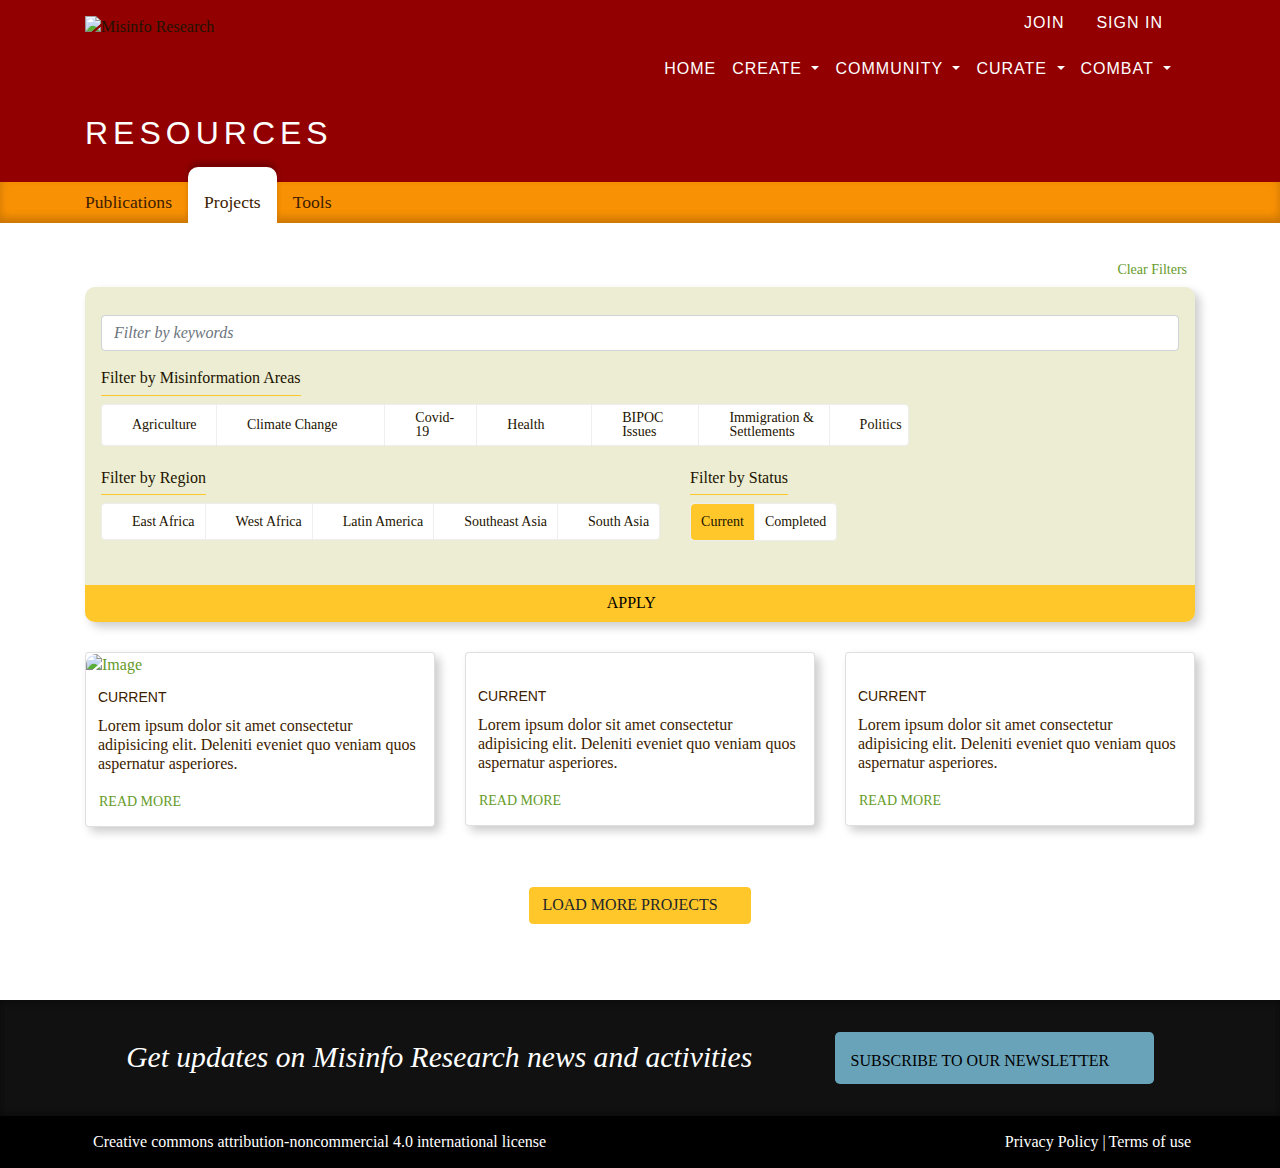
==== commit 7060b858: "Add files via upload" ====
--- a/projects.html
+++ b/projects.html
@@ -208,7 +208,8 @@
                                                                                         <div class="fieldset-wrapper">
                                                                                             <div id="edit-research-theme" class="radio">
                                                                                                 <div class="form-radios bef-nested">
-                                                                                                    <ul>
+                                                                                                     <ul>
+                                                                                                        
                                                                                                         <li>
                                                                                                             <div class="d-none js-form-item js-form-type-radio radio form-check js-form-item-research-theme form-item-research-theme">
                                                                                                                 <input data-drupal-selector="edit-research-theme-all" type="radio" id="edit-research-theme-all" name="research_theme" value="All" checked="checked"
@@ -218,40 +219,50 @@
                                                                                                         </li>
                                                                                                         <li>
                                                                                                             <div class="js-form-item js-form-type-radio radio form-check js-form-item-research-theme form-item-research-theme">
-                                                                                                                <input data-drupal-selector="edit-research-theme-5" type="radio" id="edit-research-theme-5" name="research_theme" value="5" class="form-radio form-check-input">
-                                                                                                                <label class="ccafs-icon-5 form-check-label" for="edit-research-theme-5"> Priorities and Policies for Climate-Smart Agriculture </label>
-                                                                                                            </div>
-                                                                                                        </li>
-                                                                                                        <li>
-                                                                                                            <div class="js-form-item js-form-type-radio radio form-check js-form-item-research-theme form-item-research-theme">
-                                                                                                                <input data-drupal-selector="edit-research-theme-1" type="radio" id="edit-research-theme-1" name="research_theme" value="1" class="form-radio form-check-input">
-                                                                                                                <label class="ccafs-icon-1 form-check-label" for="edit-research-theme-1"> Climate-Smart Technologies and Practices </label>
-                                                                                                            </div>
-                                                                                                        </li>
-                                                                                                        <li>
-                                                                                                            <div class="js-form-item js-form-type-radio radio form-check js-form-item-research-theme form-item-research-theme">
-                                                                                                                <input data-drupal-selector="edit-research-theme-3" type="radio" id="edit-research-theme-3" name="research_theme" value="3" class="form-radio form-check-input">
-                                                                                                                <label class="ccafs-icon-3 form-check-label" for="edit-research-theme-3"> Low Emissions Development </label>
-                                                                                                            </div>
-                                                                                                        </li>
-                                                                                                        <li>
-                                                                                                            <div class="js-form-item js-form-type-radio radio form-check js-form-item-research-theme form-item-research-theme">
-                                                                                                                <input data-drupal-selector="edit-research-theme-2" type="radio" id="edit-research-theme-2" name="research_theme" value="2" class="form-radio form-check-input">
-                                                                                                                <label class="ccafs-icon-2 form-check-label" for="edit-research-theme-2"> Climate Services and Safety Nets </label>
-                                                                                                            </div>
-                                                                                                        </li>
-                                                                                                        <li>
-                                                                                                            <div class="js-form-item js-form-type-radio radio form-check js-form-item-research-theme form-item-research-theme">
-                                                                                                                <input data-drupal-selector="edit-research-theme-4" type="radio" id="edit-research-theme-4" name="research_theme" value="4" class="form-radio form-check-input">
-                                                                                                                <label class="ccafs-icon-4 form-check-label" for="edit-research-theme-4"> Gender and Social Inclusion </label>
-                                                                                                            </div>
-                                                                                                        </li>
-                                                                                                        <li>
-                                                                                                            <div class="js-form-item js-form-type-radio radio form-check js-form-item-research-theme form-item-research-theme">
-                                                                                                                <input data-drupal-selector="edit-research-theme-20268" type="radio" id="edit-research-theme-20268" name="research_theme" value="20268" class="form-radio form-check-input">
-                                                                                                                <label class="ccafs-icon-20268 form-check-label" for="edit-research-theme-20268"> Scaling Climate-Smart Agriculture </label>
-                                                                                                            </div>
-                                                                                                        </li>
+                                                                                                                <input data-drupal-selector="edit-research-theme-3" type="radio" id="edit-research-theme-1" name="research_theme" value="3" class="form-radio form-check-input">
+                                                                                                                <label class="ccafs-icon-3 form-check-label" for="edit-research-theme-3"> Agriculture </label>
+                                                                                                            </div>
+                                                                                                        </li>
+                                                                                                       
+                                                                                                        <li>
+                                                                                                            <div class="js-form-item js-form-type-radio radio form-check js-form-item-research-theme form-item-research-theme">
+                                                                                                                <input data-drupal-selector="edit-research-theme-1" type="radio" id="edit-research-theme-2" name="research_theme" value="1" class="form-radio form-check-input">
+                                                                                                                <label class="ccafs-icon-1 form-check-label" for="edit-research-theme-1"> Climate Change </label>
+                                                                                                            </div>
+                                                                                                        </li>
+                                                                                                        
+                                                                                                         <li>
+                                                                                                            <div class="js-form-item js-form-type-radio radio form-check js-form-item-research-theme form-item-research-theme">
+                                                                                                                <input data-drupal-selector="edit-research-theme-5" type="radio" id="edit-research-theme-3" name="research_theme" value="5" class="form-radio form-check-input">
+                                                                                                                <label class="ccafs-icon-5 form-check-label" for="edit-research-theme-5"> Covid-19 </label>
+                                                                                                            </div>
+                                                                                                        </li>
+                                                                                                         <li>
+                                                                                                            <div class="js-form-item js-form-type-radio radio form-check js-form-item-research-theme form-item-research-theme">
+                                                                                                                <input data-drupal-selector="edit-research-theme-5" type="radio" id="edit-research-theme-4" name="research_theme" value="5" class="form-radio form-check-input">
+                                                                                                                <label class="ccafs-icon-5 form-check-label" for="edit-research-theme-5"> Health </label>
+                                                                                                            </div>
+                                                                                                        </li>
+                                                                                                        <li>
+                                                                                                            <div class="js-form-item js-form-type-radio radio form-check js-form-item-research-theme form-item-research-theme">
+                                                                                                                <input data-drupal-selector="edit-research-theme-4" type="radio" id="edit-research-theme-5" name="research_theme" value="4" class="form-radio form-check-input">
+                                                                                                                <label class="ccafs-icon-4 form-check-label" for="edit-research-theme-4"> BIPOC Issues </label>
+                                                                                                            </div>
+                                                                                                        </li>
+                                                                                                        
+                                                                                                        <li>
+                                                                                                            <div class="js-form-item js-form-type-radio radio form-check js-form-item-research-theme form-item-research-theme">
+                                                                                                                <input data-drupal-selector="edit-research-theme-2" type="radio" id="edit-research-theme-6" name="research_theme" value="2" class="form-radio form-check-input">
+                                                                                                                <label class="ccafs-icon-2 form-check-label" for="edit-research-theme-2"> Immigration & Settlements </label>
+                                                                                                            </div>
+                                                                                                        </li>
+                                                                                                        <li>
+                                                                                                            <div class="js-form-item js-form-type-radio radio form-check js-form-item-research-theme form-item-research-theme">
+                                                                                                                <input data-drupal-selector="edit-research-theme-20268" type="radio" id="edit-research-theme-7" name="research_theme" value="20268" class="form-radio form-check-input">
+                                                                                                                <label class="ccafs-icon-20268 form-check-label" for="edit-research-theme-20268"> Politics </label>
+                                                                                                            </div>
+                                                                                                        </li>
+                                                                                                        
                                                                                                     </ul>
                                                                                                 </div>
                                                                                             </div>
